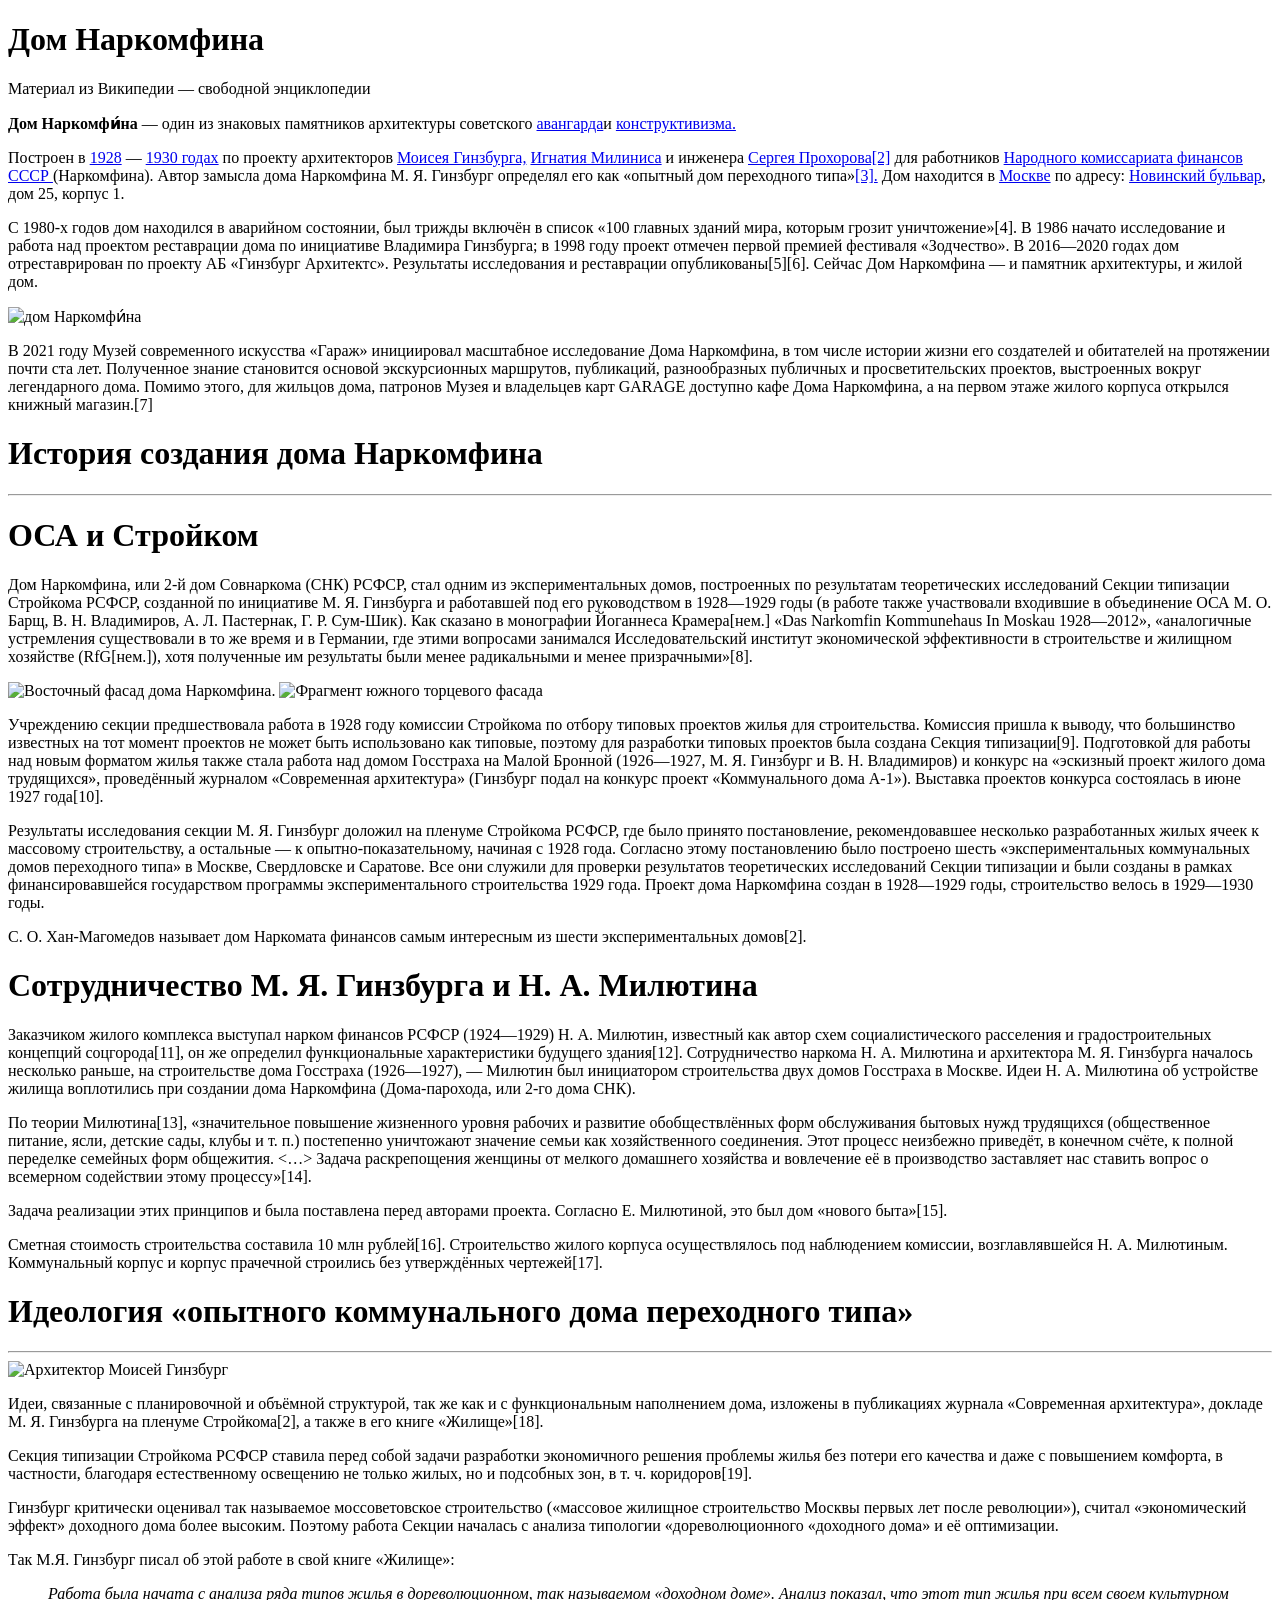
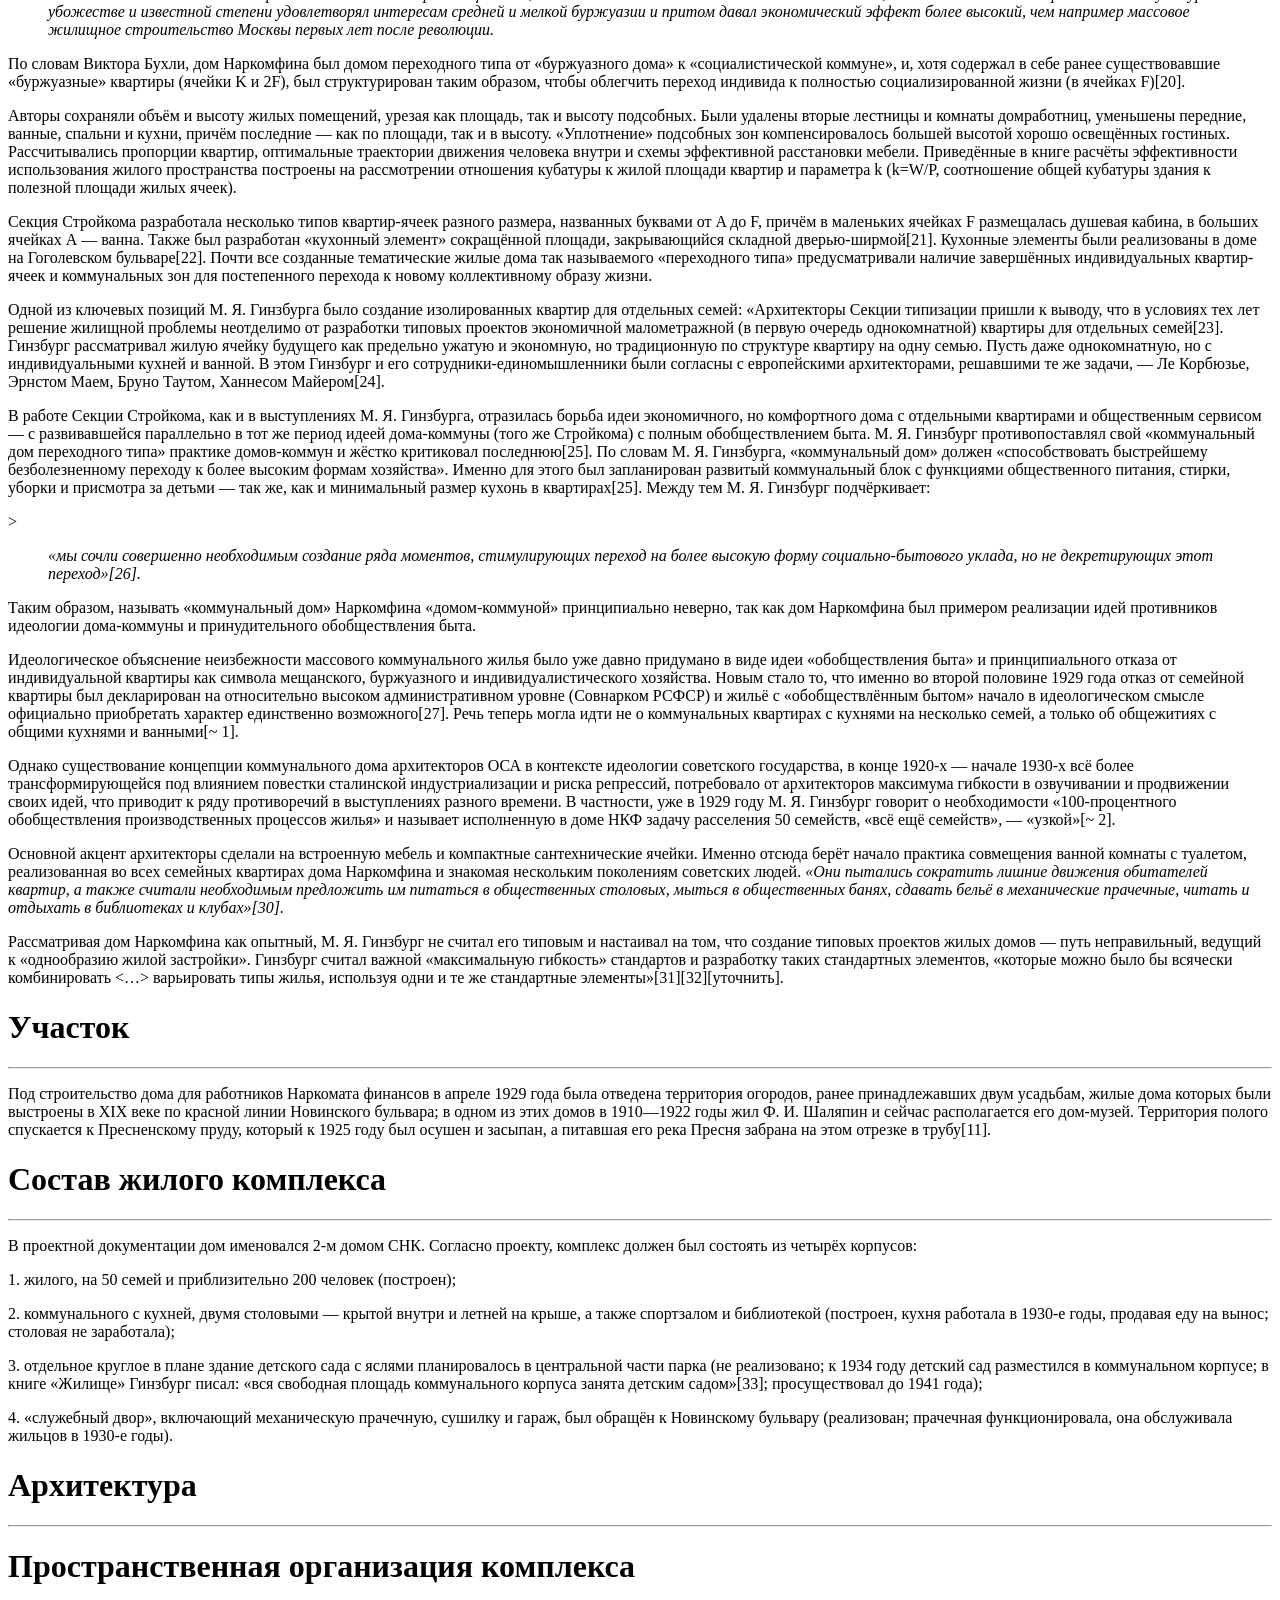
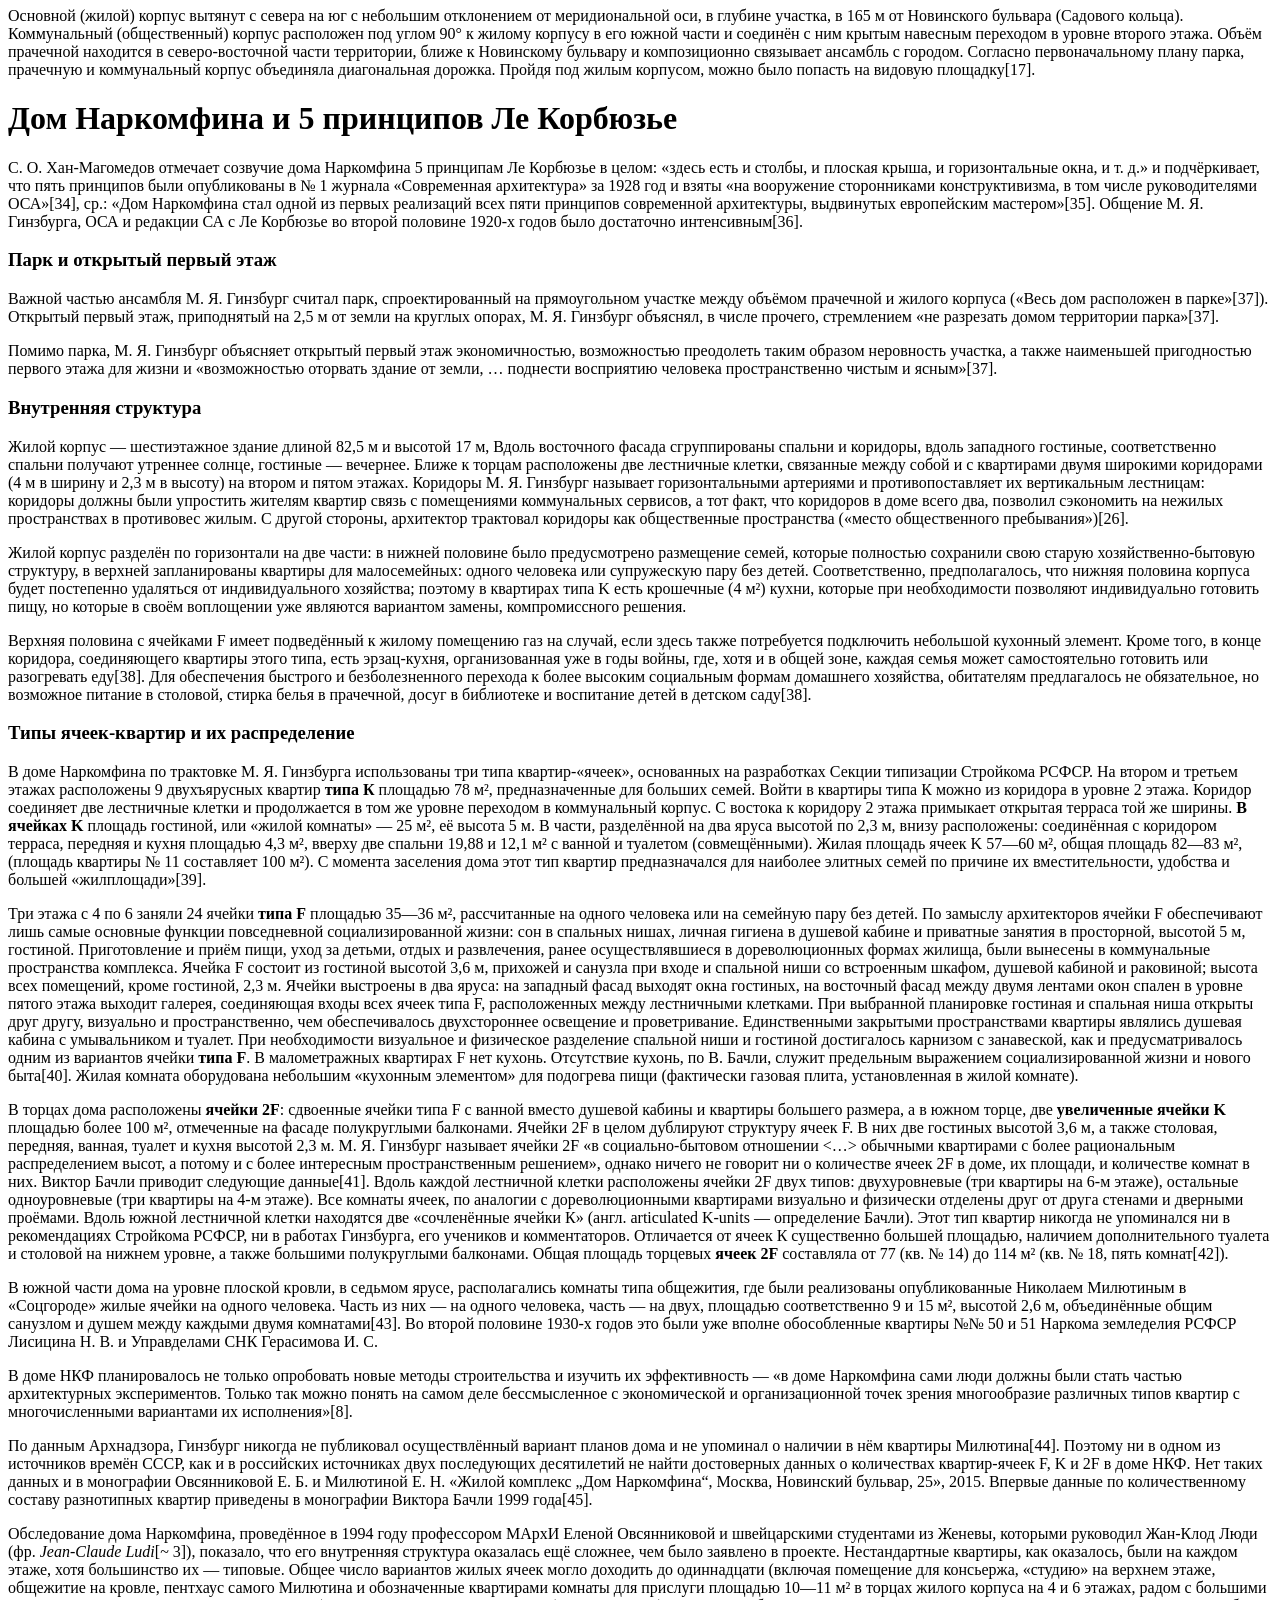
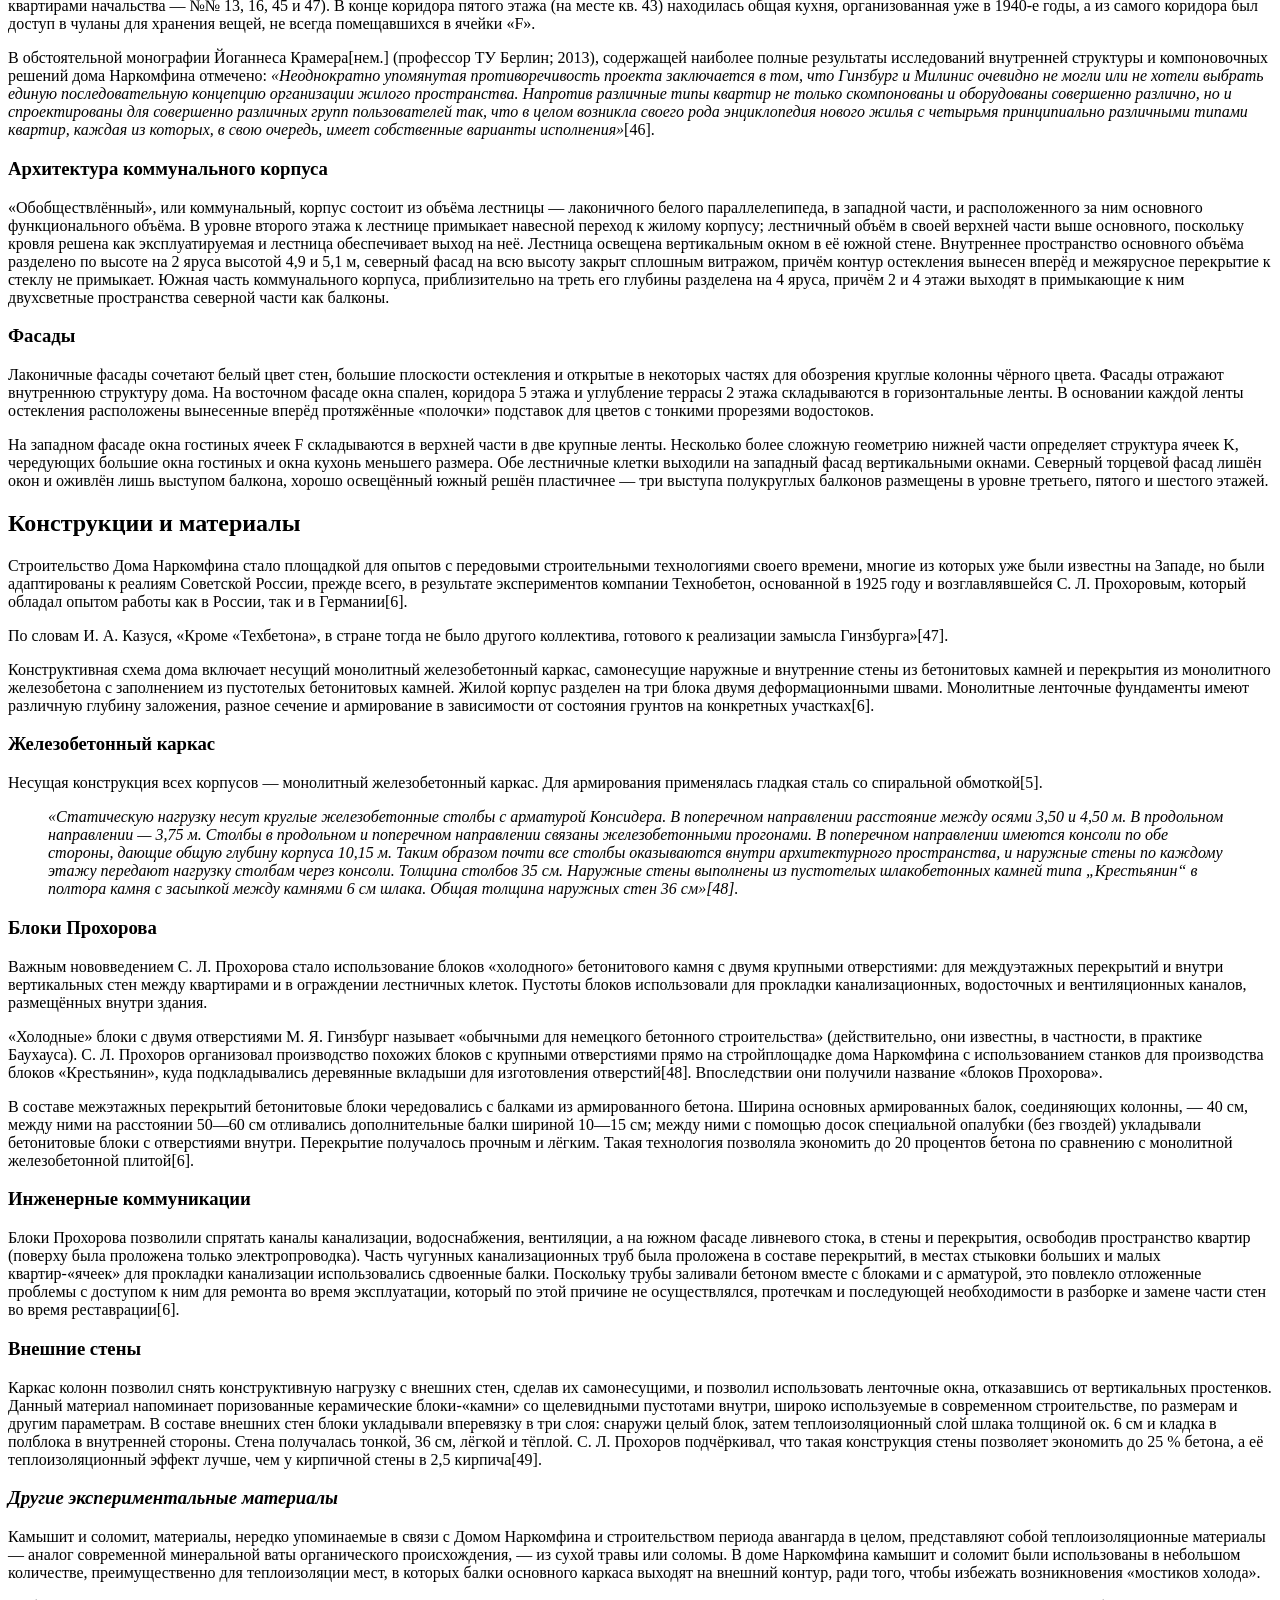
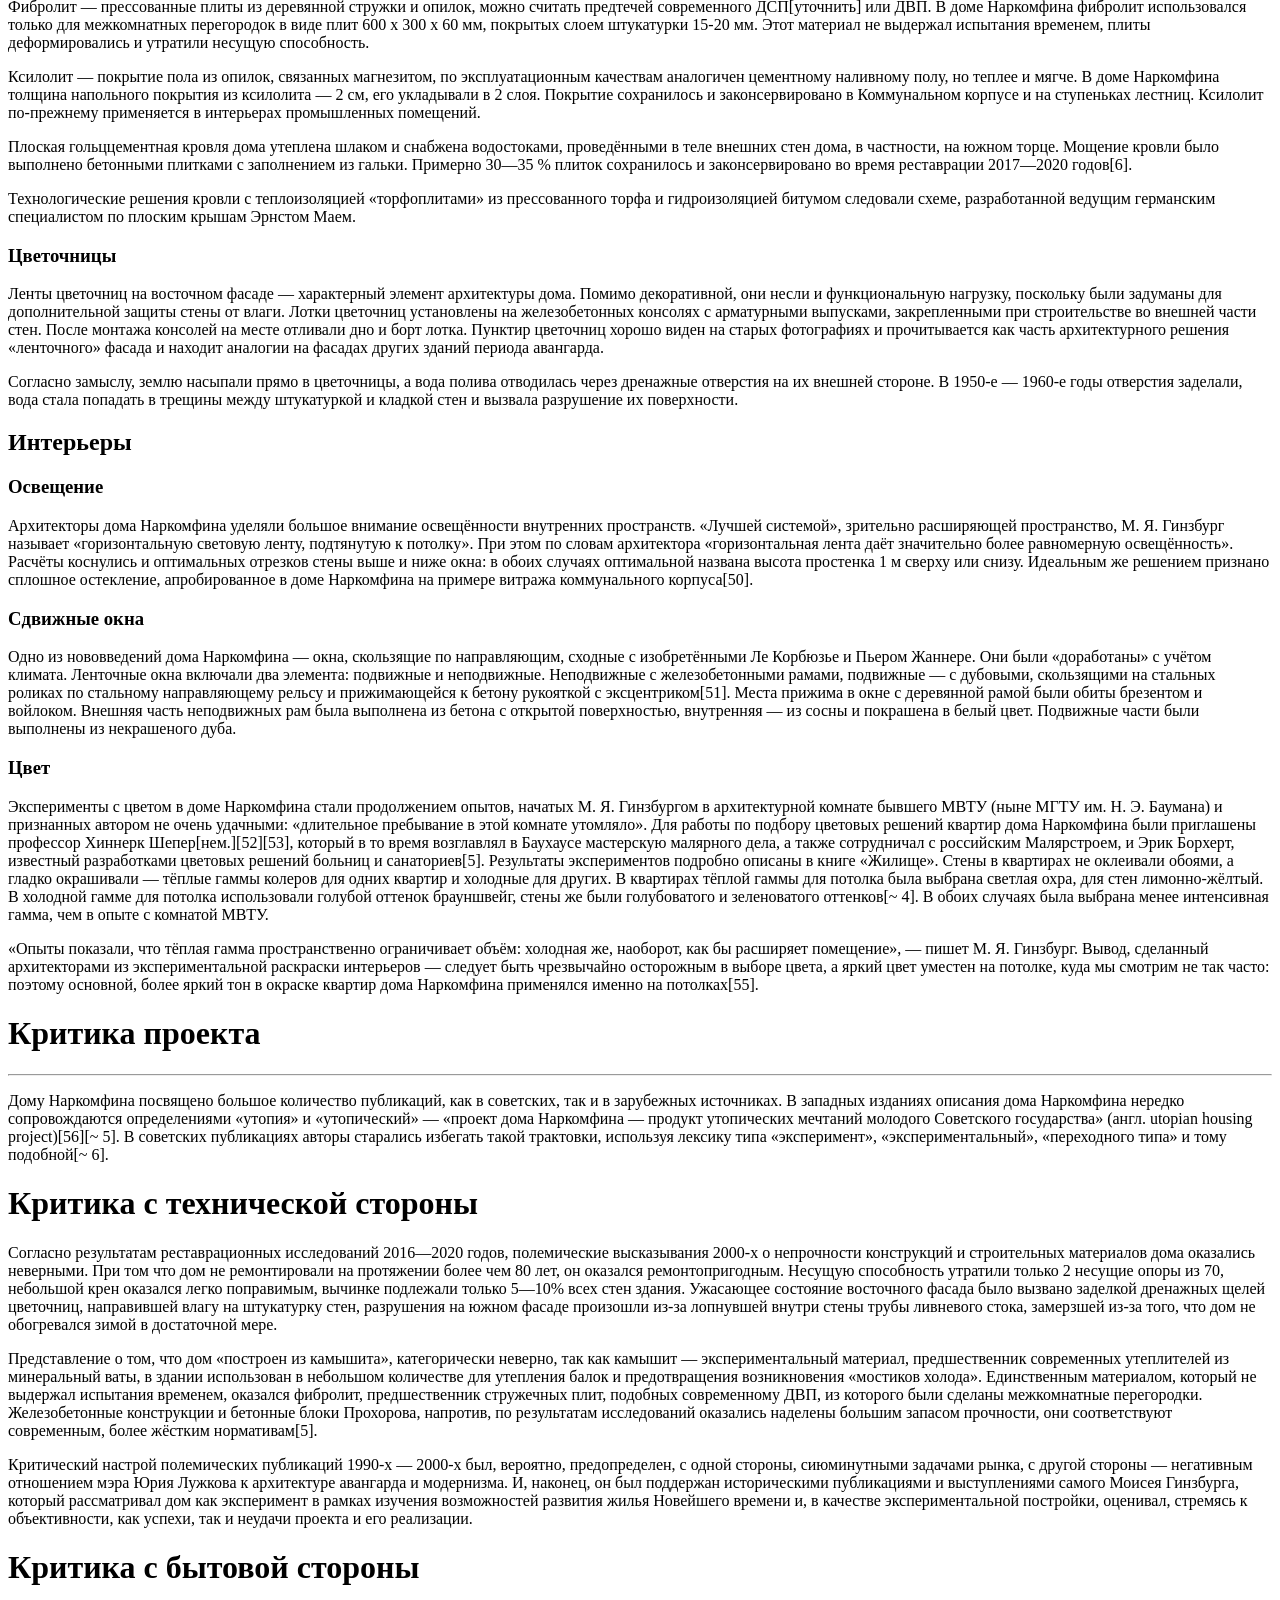
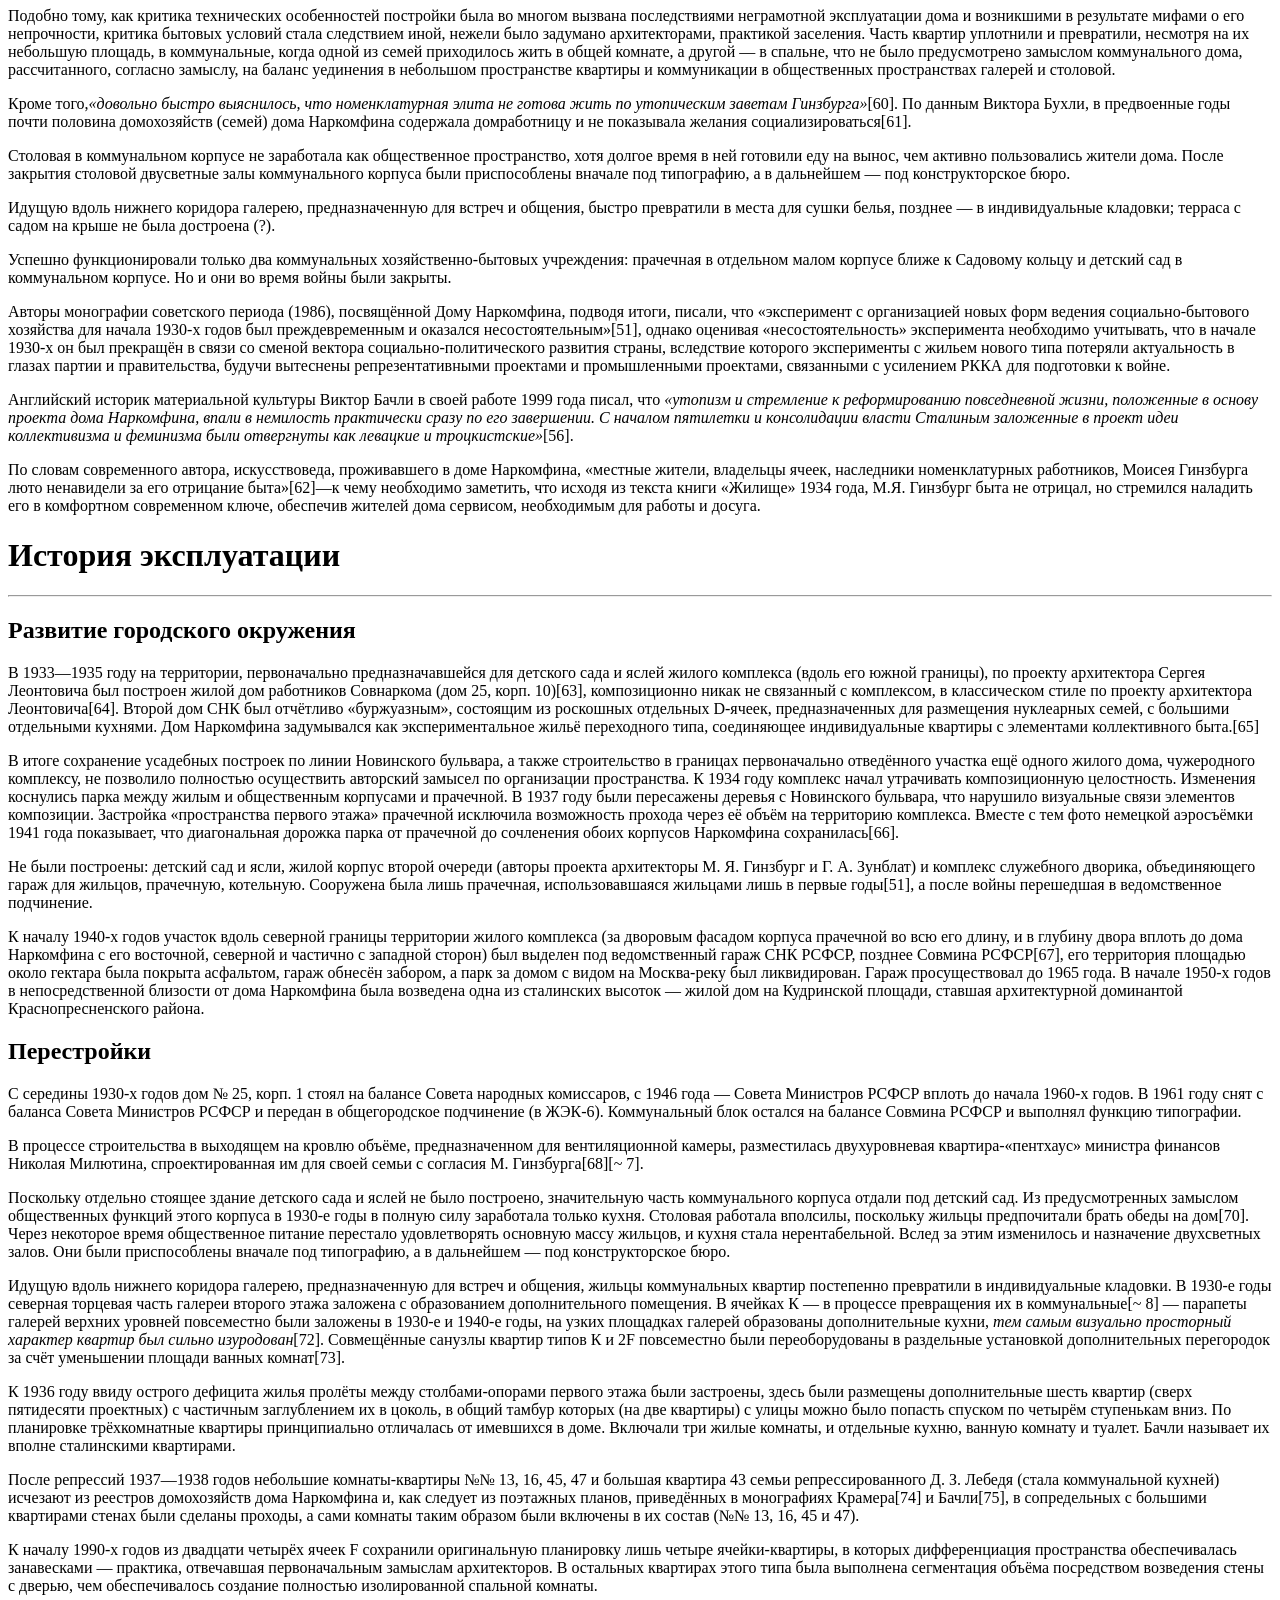
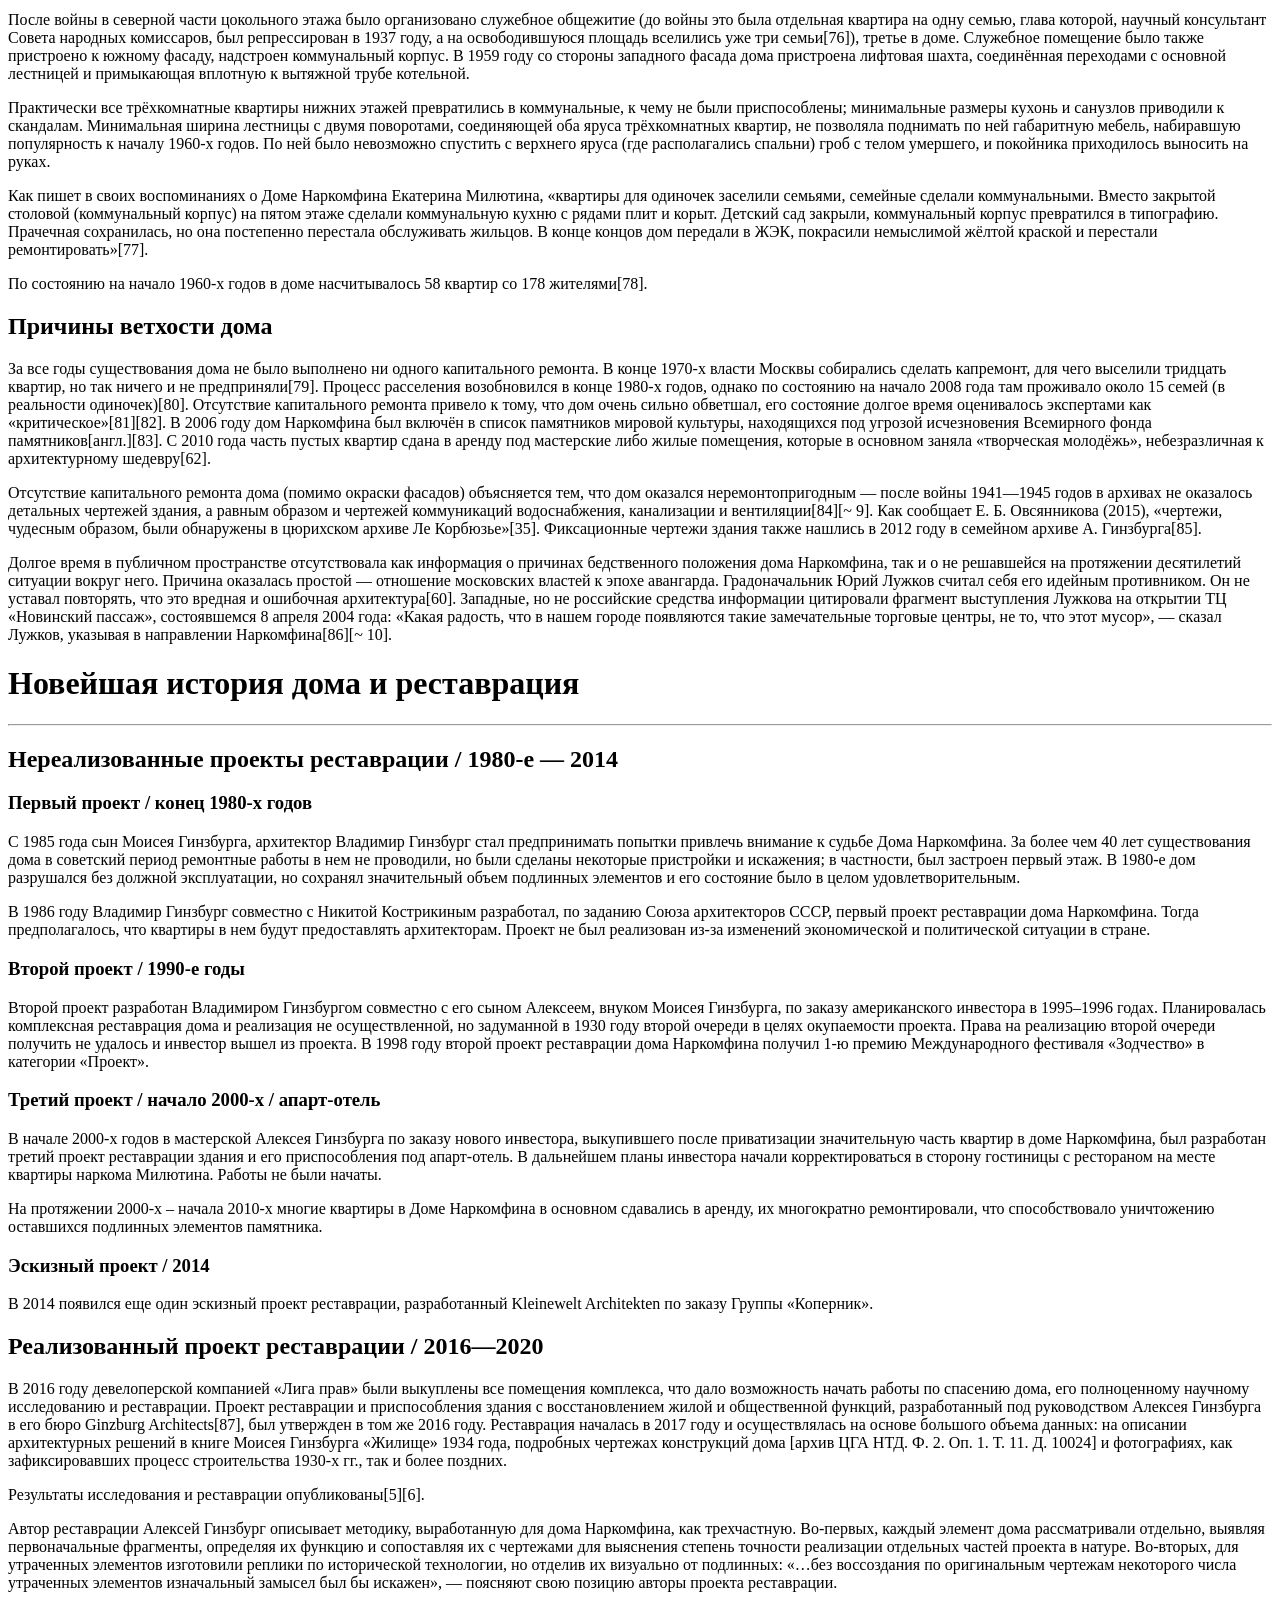
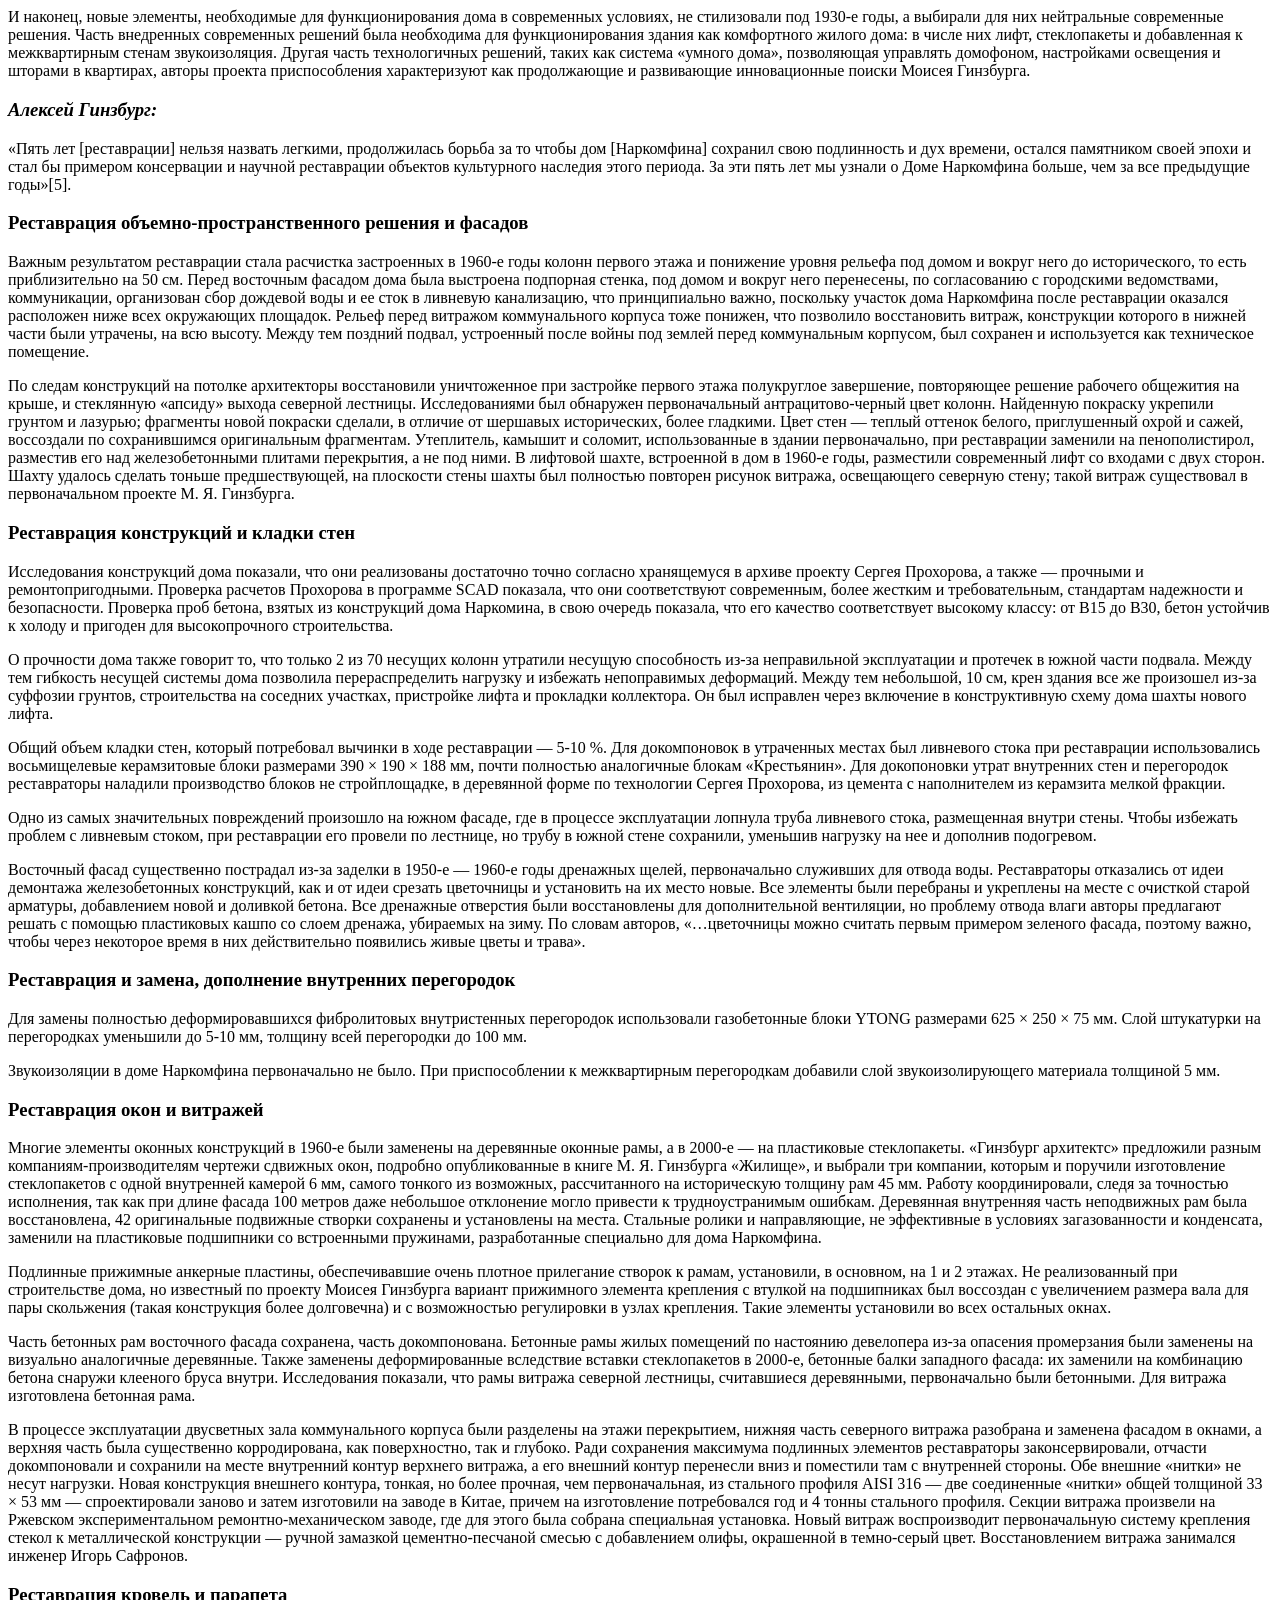
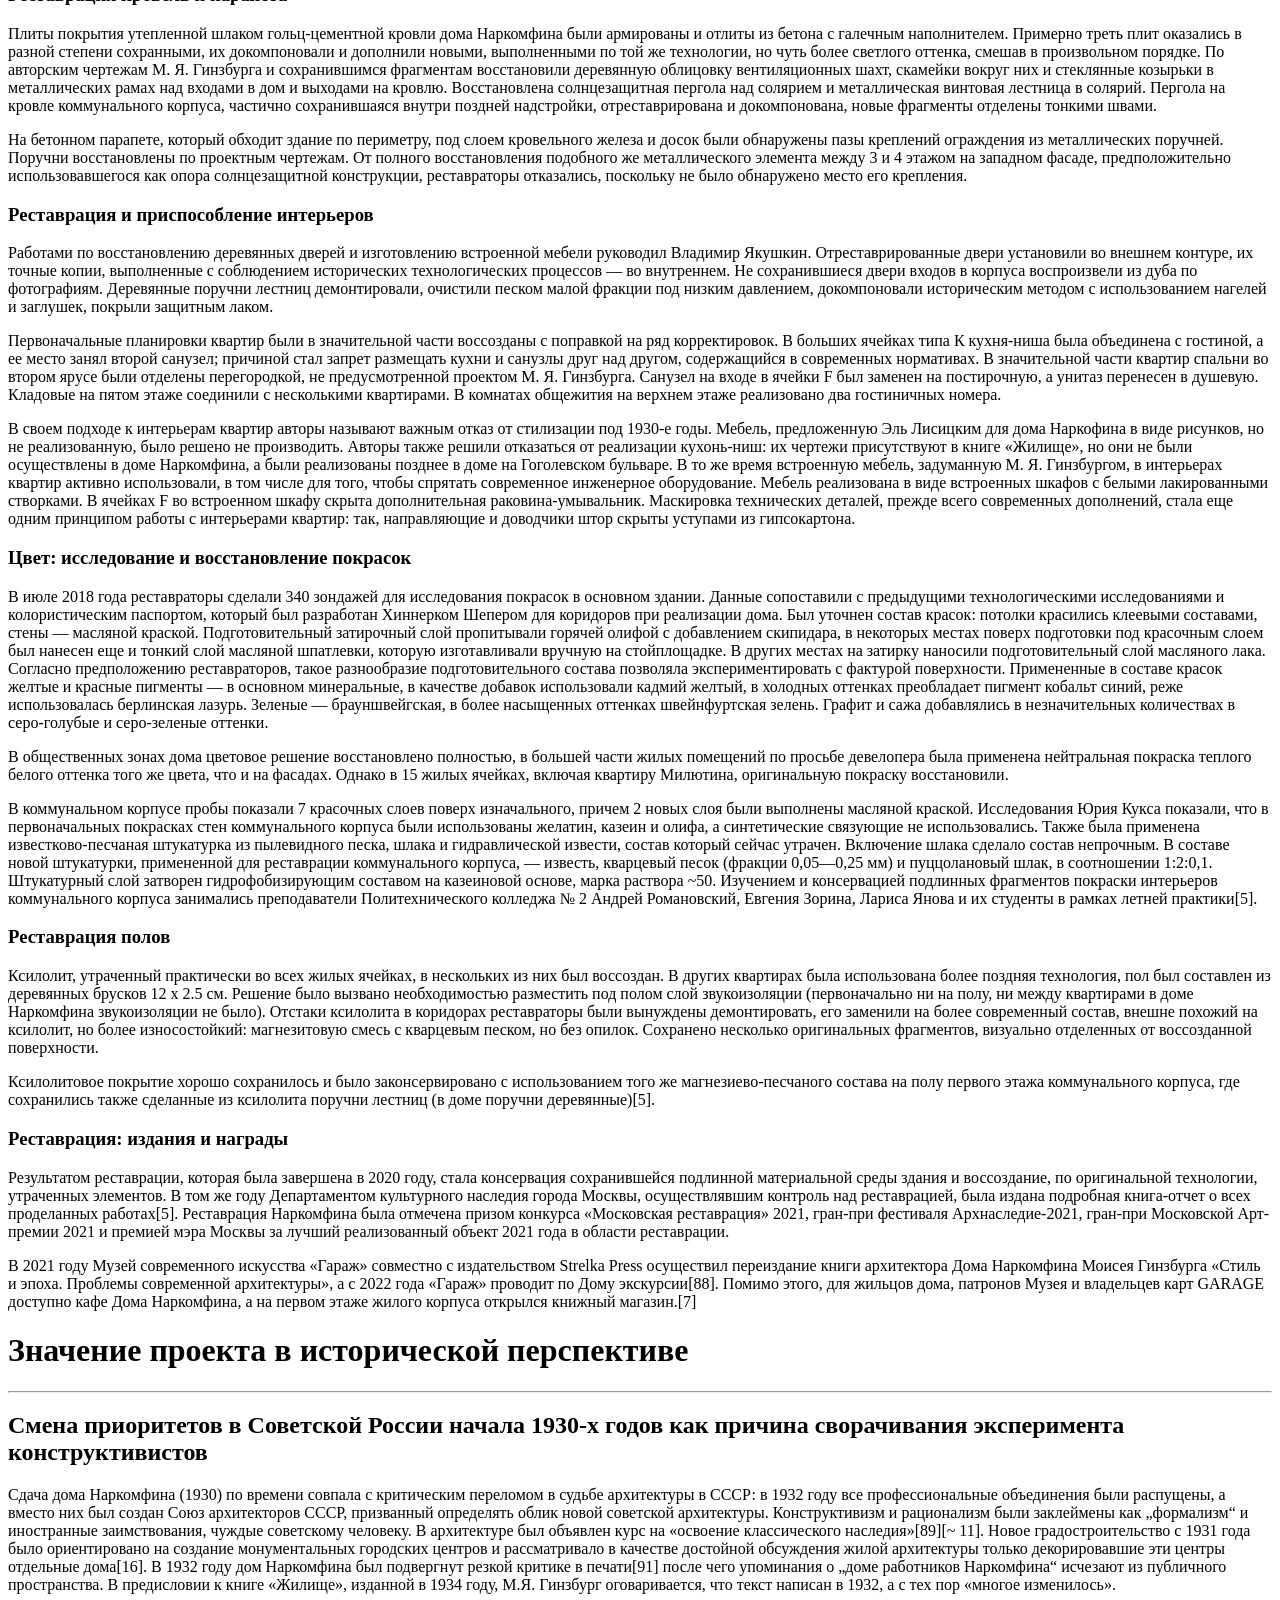
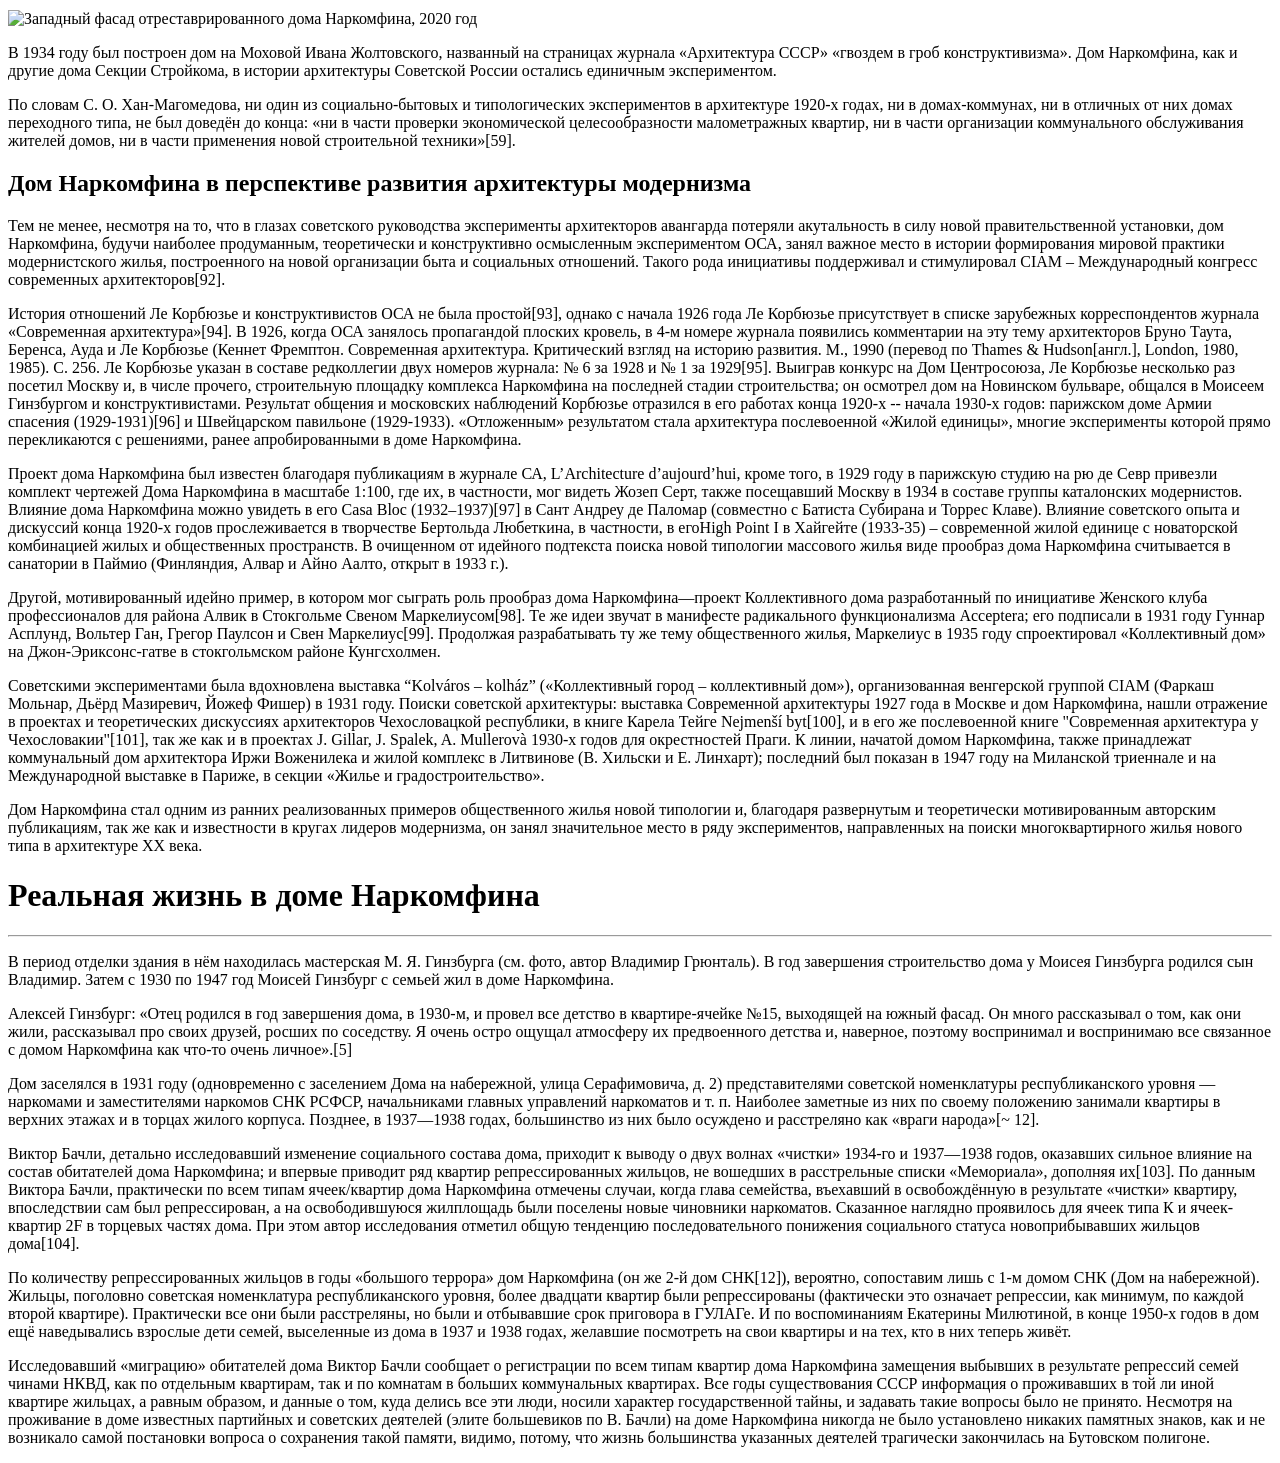
==== index.html @ bc0d18ea "первая версия" ====
<!DOCTYPE html>
<html lang="ru">
  <head>
    <meta charset="UTF-8" />
    <meta name="viewport" content="width=device-width, initial-scale=1.0" />
    <title>домашка</title>
    <link rel="stylesheet" href="stylesheets/style.css">
  </head>
  <body>
    <h1>Дом Наркомфина</h1>
    <p>Материал из Википедии — свободной энциклопедии</p>

    <p></p>

    <p>
      <b>Дом Наркомфи́на</b> — один из знаковых памятников архитектуры советского
      <a
        href="https://ru.wikipedia.org/wiki/%D0%90%D0%B2%D0%B0%D0%BD%D0%B3%D0%B0%D1%80%D0%B4_(%D0%B8%D1%81%D0%BA%D1%83%D1%81%D1%81%D1%82%D0%B2%D0%BE)"
        >авангарда</a
      >и
      <a
        href="https://ru.wikipedia.org/wiki/%D0%9A%D0%BE%D0%BD%D1%81%D1%82%D1%80%D1%83%D0%BA%D1%82%D0%B8%D0%B2%D0%B8%D0%B7%D0%BC_(%D0%B8%D1%81%D0%BA%D1%83%D1%81%D1%81%D1%82%D0%B2%D0%BE)"
        >конструктивизма.</a
      >
    </p>
    <p>
      Построен в
      <a href="https://ru.wikipedia.org/wiki/1928_%D0%B3%D0%BE%D0%B4">1928</a> —
      <a href="https://ru.wikipedia.org/wiki/1930_%D0%B3%D0%BE%D0%B4"
        >1930 годах</a
      >
      по проекту архитекторов
      <a
        href="https://ru.wikipedia.org/wiki/%D0%93%D0%B8%D0%BD%D0%B7%D0%B1%D1%83%D1%80%D0%B3,_%D0%9C%D0%BE%D0%B8%D1%81%D0%B5%D0%B9_%D0%AF%D0%BA%D0%BE%D0%B2%D0%BB%D0%B5%D0%B2%D0%B8%D1%87"
        >Моисея Гинзбурга,</a
      >
      <a
        href="https://ru.wikipedia.org/wiki/%D0%9C%D0%B8%D0%BB%D0%B8%D0%BD%D0%B8%D1%81,_%D0%98%D0%B3%D0%BD%D0%B0%D1%82%D0%B8%D0%B9_%D0%A4%D1%80%D0%B0%D0%BD%D1%86%D0%B5%D0%B2%D0%B8%D1%87"
        >Игнатия Милиниса</a
      >
      и инженера
      <a
        href="https://ru.wikipedia.org/wiki/%D0%A1%D0%B5%D1%80%D0%B3%D0%B5%D0%B9_%D0%9B%D1%8C%D0%B2%D0%BE%D0%B2%D0%B8%D1%87_%D0%9F%D1%80%D0%BE%D1%85%D0%BE%D1%80%D0%BE%D0%B2"
        >Сергея Прохорова[2]</a
      >
      для работников
      <a
        href="https://ru.wikipedia.org/wiki/%D0%9D%D0%B0%D1%80%D0%BE%D0%B4%D0%BD%D1%8B%D0%B9_%D0%BA%D0%BE%D0%BC%D0%B8%D1%81%D1%81%D0%B0%D1%80%D0%B8%D0%B0%D1%82_%D1%84%D0%B8%D0%BD%D0%B0%D0%BD%D1%81%D0%BE%D0%B2_%D0%A1%D0%A1%D0%A1%D0%A0"
        >Народного комиссариата финансов СССР
      </a>
      (Наркомфина). Автор замысла дома Наркомфина М. Я. Гинзбург определял его
      как «опытный дом переходного типа»<a
        href="https://ru.wikipedia.org/wiki/%D0%94%D0%BE%D0%BC_%D0%9D%D0%B0%D1%80%D0%BA%D0%BE%D0%BC%D1%84%D0%B8%D0%BD%D0%B0#cite_note-_e541078052b8ba53-3"
        >[3].</a
      >
      Дом находится в
      <a
        href="https://ru.wikipedia.org/wiki/%D0%9C%D0%BE%D1%81%D0%BA%D0%B2%D0%B0"
        >Москве</a
      >
      по адресу:
      <a
        href="https://ru.wikipedia.org/wiki/%D0%9D%D0%BE%D0%B2%D0%B8%D0%BD%D1%81%D0%BA%D0%B8%D0%B9_%D0%B1%D1%83%D0%BB%D1%8C%D0%B2%D0%B0%D1%80"
        >Новинский бульвар</a
      >, дом 25, корпус 1.
    </p>

    <p></p>

    <p>
      С 1980-х годов дом находился в аварийном состоянии, был трижды включён в
      список «100 главных зданий мира, которым грозит уничтожение»[4]. В 1986
      начато исследование и работа над проектом реставрации дома по инициативе
      Владимира Гинзбурга; в 1998 году проект отмечен первой премией фестиваля
      «Зодчество». В 2016—2020 годах дом отреставрирован по проекту АБ «Гинзбург
      Архитектс». Результаты исследования и реставрации опубликованы[5][6].
      Сейчас Дом Наркомфина — и памятник архитектуры, и жилой дом.
    </p>

    <img
      src="https://thumb.wikimedia.org/wikipedia/commons/thumb/3/30/Moscow%2C_Narkomfin_building_in_May_2021_03.jpg/960px-Moscow%2C_Narkomfin_building_in_May_2021_03.jpg?utm_source=ru.wikipedia.org&utm_campaign=parser&utm_content=thumbnail"
      alt="дом Наркомфи́на"
    />

    <p></p>

    <p>
      В 2021 году Музей современного искусства «Гараж» инициировал масштабное
      исследование Дома Наркомфина, в том числе истории жизни его создателей и
      обитателей на протяжении почти ста лет. Полученное знание становится
      основой экскурсионных маршрутов, публикаций, разнообразных публичных и
      просветительских проектов, выстроенных вокруг легендарного дома. Помимо
      этого, для жильцов дома, патронов Музея и владельцев карт GARAGE доступно
      кафе Дома Наркомфина, а на первом этаже жилого корпуса открылся книжный
      магазин.[7]
    </p>

    <h1>История создания дома Наркомфина</h1>
    <hr />

    <h1><b>ОСА и Стройком</b></h1>
    <p>
      Дом Наркомфина, или 2-й дом Совнаркома (СНК) РСФСР, стал одним из
      экспериментальных домов, построенных по результатам теоретических
      исследований Секции типизации Стройкома РСФСР, созданной по инициативе М.
      Я. Гинзбурга и работавшей под его руководством в 1928—1929 годы (в работе
      также участвовали входившие в объединение ОСА М. О. Барщ, В. Н.
      Владимиров, А. Л. Пастернак, Г. Р. Сум-Шик). Как сказано в монографии
      Йоганнеса Крамера[нем.] «Das Narkomfin Kommunehaus In Moskau 1928—2012»,
      «аналогичные устремления существовали в то же время и в Германии, где
      этими вопросами занимался Исследовательский институт экономической
      эффективности в строительстве и жилищном хозяйстве (RfG[нем.]), хотя
      полученные им результаты были менее радикальными и менее призрачными»[8].
    </p>

    <img
      src="https://upload.wikimedia.org/wikipedia/commons/7/77/Narkmomfinfoto2.jpg?utm_source=ru.wikipedia.org&utm_campaign=parser&utm_content=thumbnail_unscaled"
      alt="Восточный фасад дома Наркомфина."
    />

    <img
      src="https://thumb.wikimedia.org/wikipedia/commons/thumb/0/07/Narkonfin-apartments-moscow-russia-architects-ginsburg-m-milinis-i-1928-1929-photograph-photographer-robert-byron3.png/960px-Narkonfin-apartments-moscow-russia-architects-ginsburg-m-milinis-i-1928-1929-photograph-photographer-robert-byron3.png?utm_source=ru.wikipedia.org&utm_campaign=parser&utm_content=thumbnail"
      alt="Фрагмент южного торцевого фасада"
    />

    <p></p>

    <p>
      Учреждению секции предшествовала работа в 1928 году комиссии Стройкома по
      отбору типовых проектов жилья для строительства. Комиссия пришла к выводу,
      что большинство известных на тот момент проектов не может быть
      использовано как типовые, поэтому для разработки типовых проектов была
      создана Секция типизации[9]. Подготовкой для работы над новым форматом
      жилья также стала работа над домом Госстраха на Малой Бронной (1926—1927,
      М. Я. Гинзбург и В. Н. Владимиров) и конкурс на «эскизный проект жилого
      дома трудящихся», проведённый журналом «Современная архитектура» (Гинзбург
      подал на конкурс проект «Коммунального дома А-1»). Выставка проектов
      конкурса состоялась в июне 1927 года[10].
    </p>

    <p></p>

    <p>
      Результаты исследования секции М. Я. Гинзбург доложил на пленуме Стройкома
      РСФСР, где было принято постановление, рекомендовавшее несколько
      разработанных жилых ячеек к массовому строительству, а остальные — к
      опытно-показательному, начиная с 1928 года. Согласно этому постановлению
      было построено шесть «экспериментальных коммунальных домов переходного
      типа» в Москве, Свердловске и Саратове. Все они служили для проверки
      результатов теоретических исследований Секции типизации и были созданы в
      рамках финансировавшейся государством программы экспериментального
      строительства 1929 года. Проект дома Наркомфина создан в 1928—1929 годы,
      строительство велось в 1929—1930 годы.
    </p>

    <p></p>

    <p>
      С. О. Хан-Магомедов называет дом Наркомата финансов самым интересным из
      шести экспериментальных домов[2].
    </p>

    <h1><b>Сотрудничество М. Я. Гинзбурга и Н. А. Милютина</b></h1>
    <p>
      Заказчиком жилого комплекса выступал нарком финансов РСФСР (1924—1929) Н.
      А. Милютин, известный как автор схем социалистического расселения и
      градостроительных концепций соцгорода[11], он же определил функциональные
      характеристики будущего здания[12]. Сотрудничество наркома Н. А. Милютина
      и архитектора М. Я. Гинзбурга началось несколько раньше, на строительстве
      дома Госстраха (1926—1927), — Милютин был инициатором строительства двух
      домов Госстраха в Москве. Идеи Н. А. Милютина об устройстве жилища
      воплотились при создании дома Наркомфина (Дома-парохода, или 2-го дома
      СНК).
    </p>
    <p></p>
    <p>
      По теории Милютина[13], «значительное повышение жизненного уровня рабочих
      и развитие обобществлённых форм обслуживания бытовых нужд трудящихся
      (общественное питание, ясли, детские сады, клубы и т. п.) постепенно
      уничтожают значение семьи как хозяйственного соединения. Этот процесс
      неизбежно приведёт, в конечном счёте, к полной переделке семейных форм
      общежития. <…> Задача раскрепощения женщины от мелкого домашнего хозяйства
      и вовлечение её в производство заставляет нас ставить вопрос о всемерном
      содействии этому процессу»[14].
    </p>
    <p></p>
    <p>
      Задача реализации этих принципов и была поставлена перед авторами проекта.
      Согласно Е. Милютиной, это был дом «нового быта»[15].
    </p>
    <p></p>
    <p>
      Сметная стоимость строительства составила 10 млн рублей[16]. Строительство
      жилого корпуса осуществлялось под наблюдением комиссии, возглавлявшейся Н.
      А. Милютиным. Коммунальный корпус и корпус прачечной строились без
      утверждённых чертежей[17].
    </p>
    <p></p>

    <h1>Идеология «опытного коммунального дома переходного типа»</h1>

    <hr />

    <img
      src="https://upload.wikimedia.org/wikipedia/commons/7/70/Moisei_Ginzburg.jpg?utm_source=ru.wikipedia.org&utm_campaign=parser&utm_content=thumbnail_unscaled"
      alt="Архитектор Моисей Гинзбург"
    />

    <p></p>

    <p>
      Идеи, связанные с планировочной и объёмной структурой, так же как и с
      функциональным наполнением дома, изложены в публикациях журнала
      «Современная архитектура», докладе М. Я. Гинзбурга на пленуме
      Стройкома[2], а также в его книге «Жилище»[18].
    </p>

    <p></p>

    <p>
      Секция типизации Стройкома РСФСР ставила перед собой задачи разработки
      экономичного решения проблемы жилья без потери его качества и даже с
      повышением комфорта, в частности, благодаря естественному освещению не
      только жилых, но и подсобных зон, в т. ч. коридоров[19].
    </p>

    <p></p>

    <p>
      Гинзбург критически оценивал так называемое моссоветовское строительство
      («массовое жилищное строительство Москвы первых лет после революции»),
      считал «экономический эффект» доходного дома более высоким. Поэтому работа
      Секции началась с анализа типологии «дореволюционного «доходного дома» и
      её оптимизации.
    </p>

    <p></p>
    <p>Так М.Я. Гинзбург писал об этой работе в свой книге «Жилище»:</p>
    <p>
      <blockquote><i>Работа была начата с анализа ряда типов жилья в дореволюционном, так
      называемом «доходном доме». Анализ показал, что этот тип жилья при всем
      своем культурном убожестве и известной степени удовлетворял интересам
      средней и мелкой буржуазии и притом давал экономический эффект более
      высокий, чем например массовое жилищное строительство Москвы первых лет
      после революции.</i></blockquote>
    </p>

    <p></p>

    <p>
      По словам Виктора Бухли, дом Наркомфина был домом переходного типа от
      «буржуазного дома» к «социалистической коммуне», и, хотя содержал в себе
      ранее существовавшие «буржуазные» квартиры (ячейки K и 2F), был
      структурирован таким образом, чтобы облегчить переход индивида к полностью
      социализированной жизни (в ячейках F)[20].
    </p>

    <p></p>

    <p>
      Авторы сохраняли объём и высоту жилых помещений, урезая как площадь, так и
      высоту подсобных. Были удалены вторые лестницы и комнаты домработниц,
      уменьшены передние, ванные, спальни и кухни, причём последние — как по
      площади, так и в высоту. «Уплотнение» подсобных зон компенсировалось
      большей высотой хорошо освещённых гостиных. Рассчитывались пропорции
      квартир, оптимальные траектории движения человека внутри и схемы
      эффективной расстановки мебели. Приведённые в книге расчёты эффективности
      использования жилого пространства построены на рассмотрении отношения
      кубатуры к жилой площади квартир и параметра k (k=W/P, соотношение общей
      кубатуры здания к полезной площади жилых ячеек).
    </p>

    <p></p>

    <p>
      Секция Стройкома разработала несколько типов квартир-ячеек разного
      размера, названных буквами от A до F, причём в маленьких ячейках F
      размещалась душевая кабина, в больших ячейках А — ванна. Также был
      разработан «кухонный элемент» сокращённой площади, закрывающийся складной
      дверью-ширмой[21]. Кухонные элементы были реализованы в доме на
      Гоголевском бульваре[22]. Почти все созданные тематические жилые дома так
      называемого «переходного типа» предусматривали наличие завершённых
      индивидуальных квартир-ячеек и коммунальных зон для постепенного перехода
      к новому коллективному образу жизни.
    </p>

    <p></p>

    <p>
      Одной из ключевых позиций М. Я. Гинзбурга было создание изолированных
      квартир для отдельных семей: «Архитекторы Секции типизации пришли к
      выводу, что в условиях тех лет решение жилищной проблемы неотделимо от
      разработки типовых проектов экономичной малометражной (в первую очередь
      однокомнатной) квартиры для отдельных семей[23]. Гинзбург рассматривал
      жилую ячейку будущего как предельно ужатую и экономную, но традиционную по
      структуре квартиру на одну семью. Пусть даже однокомнатную, но с
      индивидуальными кухней и ванной. В этом Гинзбург и его
      сотрудники-единомышленники были согласны с европейскими архитекторами,
      решавшими те же задачи, — Ле Корбюзье, Эрнстом Маем, Бруно Таутом,
      Ханнесом Майером[24].
    </p>

    <p></p>

    <p>
      В работе Секции Стройкома, как и в выступлениях М. Я. Гинзбурга,
      отразилась борьба идеи экономичного, но комфортного дома с отдельными
      квартирами и общественным сервисом — с развивавшейся параллельно в тот же
      период идеей дома-коммуны (того же Стройкома) с полным обобществлением
      быта. М. Я. Гинзбург противопоставлял свой «коммунальный дом переходного
      типа» практике домов-коммун и жёстко критиковал последнюю[25]. По словам
      М. Я. Гинзбурга, «коммунальный дом» должен «способствовать быстрейшему
      безболезненному переходу к более высоким формам хозяйства». Именно для
      этого был запланирован развитый коммунальный блок с функциями
      общественного питания, стирки, уборки и присмотра за детьми — так же, как
      и минимальный размер кухонь в квартирах[25]. Между тем М. Я. Гинзбург
      подчёркивает:
    </p>

    <p>
        ><blockquote><i>«мы сочли совершенно необходимым создание ряда моментов, стимулирующих
        переход на более высокую форму социально-бытового уклада, но не
        декретирующих этот переход»[26].</i></blockquote>
    </p>

    <p></p>

    <p>
      Таким образом, называть «коммунальный дом» Наркомфина «домом-коммуной»
      принципиально неверно, так как дом Наркомфина был примером реализации идей
      противников идеологии дома-коммуны и принудительного обобществления быта.
    </p>

    <p></p>

    <p>
      Идеологическое объяснение неизбежности массового коммунального жилья было
      уже давно придумано в виде идеи «обобществления быта» и принципиального
      отказа от индивидуальной квартиры как символа мещанского, буржуазного и
      индивидуалистического хозяйства. Новым стало то, что именно во второй
      половине 1929 года отказ от семейной квартиры был декларирован на
      относительно высоком административном уровне (Совнарком РСФСР) и жильё с
      «обобществлённым бытом» начало в идеологическом смысле официально
      приобретать характер единственно возможного[27]. Речь теперь могла идти не
      о коммунальных квартирах с кухнями на несколько семей, а только об
      общежитиях с общими кухнями и ванными[~ 1].
    </p>
    <p></p>

    <p>
      Однако существование концепции коммунального дома архитекторов ОСА в
      контексте идеологии советского государства, в конце 1920-х — начале 1930-х
      всё более трансформирующейся под влиянием повестки сталинской
      индустриализации и риска репрессий, потребовало от архитекторов максимума
      гибкости в озвучивании и продвижении своих идей, что приводит к ряду
      противоречий в выступлениях разного времени. В частности, уже в 1929 году
      М. Я. Гинзбург говорит о необходимости «100-процентного обобществления
      производственных процессов жилья» и называет исполненную в доме НКФ задачу
      расселения 50 семейств, «всё ещё семейств», — «узкой»[~ 2].
    </p>

    <p></p>

    <p>
      Основной акцент архитекторы сделали на встроенную мебель и компактные
      сантехнические ячейки. Именно отсюда берёт начало практика совмещения
      ванной комнаты с туалетом, реализованная во всех семейных квартирах дома
      Наркомфина и знакомая нескольким поколениям советских людей.
      <i
        >«Они пытались сократить лишние движения обитателей квартир, а также
        считали необходимым предложить им питаться в общественных столовых,
        мыться в общественных банях, сдавать бельё в механические прачечные,
        читать и отдыхать в библиотеках и клубах»[30].</i
      >
    </p>

    <p></p>

    <p>
      Рассматривая дом Наркомфина как опытный, М. Я. Гинзбург не считал его
      типовым и настаивал на том, что создание типовых проектов жилых домов —
      путь неправильный, ведущий к «однообразию жилой застройки». Гинзбург
      считал важной «максимальную гибкость» стандартов и разработку таких
      стандартных элементов, «которые можно было бы всячески комбинировать <…>
      варьировать типы жилья, используя одни и те же стандартные
      элементы»[31][32][уточнить].
    </p>

    <p></p>

    <h1>Участок</h1>

    <hr />

    <p>
      Под строительство дома для работников Наркомата финансов в апреле 1929
      года была отведена территория огородов, ранее принадлежавших двум
      усадьбам, жилые дома которых были выстроены в XIX веке по красной линии
      Новинского бульвара; в одном из этих домов в 1910—1922 годы жил Ф. И.
      Шаляпин и сейчас располагается его дом-музей. Территория полого спускается
      к Пресненскому пруду, который к 1925 году был осушен и засыпан, а питавшая
      его река Пресня забрана на этом отрезке в трубу[11].
    </p>

    <p></p>

    <h1>Состав жилого комплекса</h1>
    <hr />
    <p>
      В проектной документации дом именовался 2-м домом СНК. Согласно проекту,
      комплекс должен был состоять из четырёх корпусов:
    </p>
    <p>1. жилого, на 50 семей и приблизительно 200 человек (построен);</p>
    <p>
      2. коммунального с кухней, двумя столовыми — крытой внутри и летней на
      крыше, а также спортзалом и библиотекой (построен, кухня работала в 1930-е
      годы, продавая еду на вынос; столовая не заработала);
    </p>
    <p>
      3. отдельное круглое в плане здание детского сада с яслями планировалось в
      центральной части парка (не реализовано; к 1934 году детский сад
      разместился в коммунальном корпусе; в книге «Жилище» Гинзбург писал: «вся
      свободная площадь коммунального корпуса занята детским садом»[33];
      просуществовал до 1941 года);
    </p>
    <p>
      4. «служебный двор», включающий механическую прачечную, сушилку и гараж,
      был обращён к Новинскому бульвару (реализован; прачечная функционировала,
      она обслуживала жильцов в 1930-е годы).
    </p>

    <p></p>

    <h1>Архитектура</h1>
    <hr />
    <h1><b>Пространственная организация комплекса</b></h1>
    <p>
      Основной (жилой) корпус вытянут с севера на юг с небольшим отклонением от
      меридиональной оси, в глубине участка, в 165 м от Новинского бульвара
      (Садового кольца). Коммунальный (общественный) корпус расположен под углом
      90° к жилому корпусу в его южной части и соединён с ним крытым навесным
      переходом в уровне второго этажа. Объём прачечной находится в
      северо-восточной части территории, ближе к Новинскому бульвару и
      композиционно связывает ансамбль с городом. Согласно первоначальному плану
      парка, прачечную и коммунальный корпус объединяла диагональная дорожка.
      Пройдя под жилым корпусом, можно было попасть на видовую площадку[17].
    </p>
    <p></p>

    <h1><b>Дом Наркомфина и 5 принципов Ле Корбюзье</b></h1>
    <p>
      С. О. Хан-Магомедов отмечает созвучие дома Наркомфина 5 принципам Ле
      Корбюзье в целом: «здесь есть и столбы, и плоская крыша, и горизонтальные
      окна, и т. д.» и подчёркивает, что пять принципов были опубликованы в № 1
      журнала «Современная архитектура» за 1928 год и взяты «на вооружение
      сторонниками конструктивизма, в том числе руководителями ОСА»[34], ср.:
      «Дом Наркомфина стал одной из первых реализаций всех пяти принципов
      современной архитектуры, выдвинутых европейским мастером»[35]. Общение М.
      Я. Гинзбурга, ОСА и редакции СА с Ле Корбюзье во второй половине 1920-х
      годов было достаточно интенсивным[36].
    </p>
    <p></p>

    <h3><b>Парк и открытый первый этаж</b></h3>
    <p>
      Важной частью ансамбля М. Я. Гинзбург считал парк, спроектированный на
      прямоугольном участке между объёмом прачечной и жилого корпуса («Весь дом
      расположен в парке»[37]). Открытый первый этаж, приподнятый на 2,5 м от
      земли на круглых опорах, М. Я. Гинзбург объяснял, в числе прочего,
      стремлением «не разрезать домом территории парка»[37].
    </p>

    <p></p>

    <p>
      Помимо парка, М. Я. Гинзбург объясняет открытый первый этаж
      экономичностью, возможностью преодолеть таким образом неровность участка,
      а также наименьшей пригодностью первого этажа для жизни и «возможностью
      оторвать здание от земли, … поднести восприятию человека пространственно
      чистым и ясным»[37].
    </p>

    <p></p>

    <h3><b>Внутренняя структура</b></h3>
    <p>
      Жилой корпус — шестиэтажное здание длиной 82,5 м и высотой 17 м, Вдоль
      восточного фасада сгруппированы спальни и коридоры, вдоль западного
      гостиные, соответственно спальни получают утреннее солнце, гостиные —
      вечернее. Ближе к торцам расположены две лестничные клетки, связанные
      между собой и с квартирами двумя широкими коридорами (4 м в ширину и 2,3 м
      в высоту) на втором и пятом этажах. Коридоры М. Я. Гинзбург называет
      горизонтальными артериями и противопоставляет их вертикальным лестницам:
      коридоры должны были упростить жителям квартир связь с помещениями
      коммунальных сервисов, а тот факт, что коридоров в доме всего два,
      позволил сэкономить на нежилых пространствах в противовес жилым. С другой
      стороны, архитектор трактовал коридоры как общественные пространства
      («место общественного пребывания»)[26].
    </p>

    <p></p>

    <p>
      Жилой корпус разделён по горизонтали на две части: в нижней половине было
      предусмотрено размещение семей, которые полностью сохранили свою старую
      хозяйственно-бытовую структуру, в верхней запланированы квартиры для
      малосемейных: одного человека или супружескую пару без детей.
      Соответственно, предполагалось, что нижняя половина корпуса будет
      постепенно удаляться от индивидуального хозяйства; поэтому в квартирах
      типа K есть крошечные (4 м²) кухни, которые при необходимости позволяют
      индивидуально готовить пищу, но которые в своём воплощении уже являются
      вариантом замены, компромиссного решения.
    </p>

    <p></p>

    <p>
      Верхняя половина с ячейками F имеет подведённый к жилому помещению газ на
      случай, если здесь также потребуется подключить небольшой кухонный
      элемент. Кроме того, в конце коридора, соединяющего квартиры этого типа,
      есть эрзац-кухня, организованная уже в годы войны, где, хотя и в общей
      зоне, каждая семья может самостоятельно готовить или разогревать еду[38].
      Для обеспечения быстрого и безболезненного перехода к более высоким
      социальным формам домашнего хозяйства, обитателям предлагалось не
      обязательное, но возможное питание в столовой, стирка белья в прачечной,
      досуг в библиотеке и воспитание детей в детском саду[38].
    </p>

    <p></p>

    <h3><b>Типы ячеек-квартир и их распределение</b></h3>

    <p>
      В доме Наркомфина по трактовке М. Я. Гинзбурга использованы три типа
      квартир-«ячеек», основанных на разработках Секции типизации Стройкома
      РСФСР. На втором и третьем этажах расположены 9 двухъярусных квартир
      <b>типа К </b>площадью 78 м², предназначенные для больших семей. Войти в
      квартиры типа К можно из коридора в уровне 2 этажа. Коридор соединяет две
      лестничные клетки и продолжается в том же уровне переходом в коммунальный
      корпус. С востока к коридору 2 этажа примыкает открытая терраса той же
      ширины. <b>В ячейках K</b> площадь гостиной, или «жилой комнаты» — 25 м²,
      её высота 5 м. В части, разделённой на два яруса высотой по 2,3 м, внизу
      расположены: соединённая с коридором терраса, передняя и кухня площадью
      4,3 м², вверху две спальни 19,88 и 12,1 м² с ванной и туалетом
      (совмещёнными). Жилая площадь ячеек K 57—60 м², общая площадь 82—83 м²,
      (площадь квартиры № 11 составляет 100 м²). С момента заселения дома этот
      тип квартир предназначался для наиболее элитных семей по причине их
      вместительности, удобства и большей «жилплощади»[39].
    </p>

    <p></p>

    <p>
      Три этажа с 4 по 6 заняли 24 ячейки <b>типа F</b> площадью 35—36 м²,
      рассчитанные на одного человека или на семейную пару без детей. По замыслу
      архитекторов ячейки F обеспечивают лишь самые основные функции
      повседневной социализированной жизни: сон в спальных нишах, личная гигиена
      в душевой кабине и приватные занятия в просторной, высотой 5 м, гостиной.
      Приготовление и приём пищи, уход за детьми, отдых и развлечения, ранее
      осуществлявшиеся в дореволюционных формах жилища, были вынесены в
      коммунальные пространства комплекса. Ячейка F состоит из гостиной высотой
      3,6 м, прихожей и санузла при входе и спальной ниши со встроенным шкафом,
      душевой кабиной и раковиной; высота всех помещений, кроме гостиной, 2,3 м.
      Ячейки выстроены в два яруса: на западный фасад выходят окна гостиных, на
      восточный фасад между двумя лентами окон спален в уровне пятого этажа
      выходит галерея, соединяющая входы всех ячеек типа F, расположенных между
      лестничными клетками. При выбранной планировке гостиная и спальная ниша
      открыты друг другу, визуально и пространственно, чем обеспечивалось
      двухстороннее освещение и проветривание. Единственными закрытыми
      пространствами квартиры являлись душевая кабина с умывальником и туалет.
      При необходимости визуальное и физическое разделение спальной ниши и
      гостиной достигалось карнизом с занавеской, как и предусматривалось одним
      из вариантов ячейки <b>типа F</b>. В малометражных квартирах F нет кухонь.
      Отсутствие кухонь, по В. Бачли, служит предельным выражением
      социализированной жизни и нового быта[40]. Жилая комната оборудована
      небольшим «кухонным элементом» для подогрева пищи (фактически газовая
      плита, установленная в жилой комнате).
    </p>

    <p></p>

    <p>
      В торцах дома расположены <b>ячейки 2F</b>: сдвоенные ячейки типа F с
      ванной вместо душевой кабины и квартиры большего размера, а в южном торце,
      две <b>увеличенные ячейки K</b> площадью более 100 м², отмеченные на
      фасаде полукруглыми балконами. Ячейки 2F в целом дублируют структуру ячеек
      F. В них две гостиных высотой 3,6 м, а также столовая, передняя, ванная,
      туалет и кухня высотой 2,3 м. М. Я. Гинзбург называет ячейки 2F «в
      социально-бытовом отношении <…> обычными квартирами с более рациональным
      распределением высот, а потому и с более интересным пространственным
      решением», однако ничего не говорит ни о количестве ячеек 2F в доме, их
      площади, и количестве комнат в них. Виктор Бачли приводит следующие
      данные[41]. Вдоль каждой лестничной клетки расположены ячейки 2F двух
      типов: двухуровневые (три квартиры на 6-м этаже), остальные одноуровневые
      (три квартиры на 4-м этаже). Все комнаты ячеек, по аналогии с
      дореволюционными квартирами визуально и физически отделены друг от друга
      стенами и дверными проёмами. Вдоль южной лестничной клетки находятся две
      «сочленённые ячейки К» (англ. articulated K-units — определение Бачли).
      Этот тип квартир никогда не упоминался ни в рекомендациях Стройкома РСФСР,
      ни в работах Гинзбурга, его учеников и комментаторов. Отличается от ячеек
      К существенно большей площадью, наличием дополнительного туалета и
      столовой на нижнем уровне, а также большими полукруглыми балконами. Общая
      площадь торцевых <b>ячеек 2F</b> составляла от 77 (кв. № 14) до 114 м²
      (кв. № 18, пять комнат[42]).
    </p>

    <p></p>

    <p>
      В южной части дома на уровне плоской кровли, в седьмом ярусе,
      располагались комнаты типа общежития, где были реализованы опубликованные
      Николаем Милютиным в «Соцгороде» жилые ячейки на одного человека. Часть из
      них — на одного человека, часть — на двух, площадью соответственно 9 и 15
      м², высотой 2,6 м, объединённые общим санузлом и душем между каждыми двумя
      комнатами[43]. Во второй половине 1930-х годов это были уже вполне
      обособленные квартиры №№ 50 и 51 Наркома земледелия РСФСР Лисицина Н. В. и
      Управделами СНК Герасимова И. С.
    </p>

    <p></p>

    <p>
      В доме НКФ планировалось не только опробовать новые методы строительства и
      изучить их эффективность — «в доме Наркомфина сами люди должны были стать
      частью архитектурных экспериментов. Только так можно понять на самом деле
      бессмысленное с экономической и организационной точек зрения многообразие
      различных типов квартир с многочисленными вариантами их исполнения»[8].
    </p>

    <p></p>

    <p>
      По данным Архнадзора, Гинзбург никогда не публиковал осуществлённый
      вариант планов дома и не упоминал о наличии в нём квартиры Милютина[44].
      Поэтому ни в одном из источников времён СССР, как и в российских
      источниках двух последующих десятилетий не найти достоверных данных о
      количествах квартир-ячеек F, K и 2F в доме НКФ. Нет таких данных и в
      монографии Овсянниковой Е. Б. и Милютиной Е. Н. «Жилой комплекс „Дом
      Наркомфина“, Москва, Новинский бульвар, 25», 2015. Впервые данные по
      количественному составу разнотипных квартир приведены в монографии Виктора
      Бачли 1999 года[45].
    </p>

    <p></p>

    <p>
      Обследование дома Наркомфина, проведённое в 1994 году профессором МАрхИ
      Еленой Овсянниковой и швейцарскими студентами из Женевы, которыми
      руководил Жан-Клод Люди (фр. <i>Jean-Claude Ludi</i>[~ 3]), показало, что
      его внутренняя структура оказалась ещё сложнее, чем было заявлено в
      проекте. Нестандартные квартиры, как оказалось, были на каждом этаже, хотя
      большинство их — типовые. Общее число вариантов жилых ячеек могло доходить
      до одиннадцати (включая помещение для консьержа, «студию» на верхнем
      этаже, общежитие на кровле, пентхаус самого Милютина и обозначенные
      квартирами комнаты для прислуги площадью 10—11 м² в торцах жилого корпуса
      на 4 и 6 этажах, радом с большими квартирами начальства — №№ 13, 16, 45 и
      47). В конце коридора пятого этажа (на месте кв. 43) находилась общая
      кухня, организованная уже в 1940-е годы, а из самого коридора был доступ в
      чуланы для хранения вещей, не всегда помещавшихся в ячейки «F».
    </p>

    <p></p>

    <p>
      В обстоятельной монографии Йоганнеса Крамера[нем.] (профессор ТУ Берлин;
      2013), содержащей наиболее полные результаты исследований внутренней
      структуры и компоновочных решений дома Наркомфина отмечено:
      <i
        >«Неоднократно упомянутая противоречивость проекта заключается в том,
        что Гинзбург и Милинис очевидно не могли или не хотели выбрать единую
        последовательную концепцию организации жилого пространства. Напротив
        различные типы квартир не только скомпонованы и оборудованы совершенно
        различно, но и спроектированы для совершенно различных групп
        пользователей так, что в целом возникла своего рода энциклопедия нового
        жилья с четырьмя принципиально различными типами квартир, каждая из
        которых, в свою очередь, имеет собственные варианты исполнения»</i
      >[46].
    </p>

    <p></p>

    <h3><b>Архитектура коммунального корпуса</b></h3>

    <p>
      «Обобществлённый», или коммунальный, корпус состоит из объёма лестницы —
      лаконичного белого параллелепипеда, в западной части, и расположенного за
      ним основного функционального объёма. В уровне второго этажа к лестнице
      примыкает навесной переход к жилому корпусу; лестничный объём в своей
      верхней части выше основного, поскольку кровля решена как эксплуатируемая
      и лестница обеспечивает выход на неё. Лестница освещена вертикальным окном
      в её южной стене. Внутреннее пространство основного объёма разделено по
      высоте на 2 яруса высотой 4,9 и 5,1 м, северный фасад на всю высоту закрыт
      сплошным витражом, причём контур остекления вынесен вперёд и межярусное
      перекрытие к стеклу не примыкает. Южная часть коммунального корпуса,
      приблизительно на треть его глубины разделена на 4 яруса, причём 2 и 4
      этажи выходят в примыкающие к ним двухсветные пространства северной части
      как балконы.
    </p>

    <p></p>

    <h3><b>Фасады</b></h3>

    <p>
      Лаконичные фасады сочетают белый цвет стен, большие плоскости остекления и
      открытые в некоторых частях для обозрения круглые колонны чёрного цвета.
      Фасады отражают внутреннюю структуру дома. На восточном фасаде окна
      спален, коридора 5 этажа и углубление террасы 2 этажа складываются в
      горизонтальные ленты. В основании каждой ленты остекления расположены
      вынесенные вперёд протяжённые «полочки» подставок для цветов с тонкими
      прорезями водостоков.
    </p>

    <p></p>

    <p>
      На западном фасаде окна гостиных ячеек F складываются в верхней части в
      две крупные ленты. Несколько более сложную геометрию нижней части
      определяет структура ячеек K, чередующих большие окна гостиных и окна
      кухонь меньшего размера. Обе лестничные клетки выходили на западный фасад
      вертикальными окнами. Северный торцевой фасад лишён окон и оживлён лишь
      выступом балкона, хорошо освещённый южный решён пластичнее — три выступа
      полукруглых балконов размещены в уровне третьего, пятого и шестого этажей.
    </p>

    <p></p>

    <h2><b>Конструкции и материалы</b></h2>

    <p>
      Строительство Дома Наркомфина стало площадкой для опытов с передовыми
      строительными технологиями своего времени, многие из которых уже были
      известны на Западе, но были адаптированы к реалиям Советской России,
      прежде всего, в результате экспериментов компании Технобетон, основанной в
      1925 году и возглавлявшейся С. Л. Прохоровым, который обладал опытом
      работы как в России, так и в Германии[6].
    </p>

    <p></p>

    <p>
      По словам И. А. Казуся, «Кроме «Техбетона», в стране тогда не было другого
      коллектива, готового к реализации замысла Гинзбурга»[47].
    </p>

    <p></p>

    <p>
      Конструктивная схема дома включает несущий монолитный железобетонный
      каркас, самонесущие наружные и внутренние стены из бетонитовых камней и
      перекрытия из монолитного железобетона с заполнением из пустотелых
      бетонитовых камней. Жилой корпус разделен на три блока двумя
      деформационными швами. Монолитные ленточные фундаменты имеют различную
      глубину заложения, разное сечение и армирование в зависимости от состояния
      грунтов на конкретных участках[6].
    </p>

    <p></p>

    <h3><b>Железобетонный каркас</b></h3>

    <p>
      Несущая конструкция всех корпусов — монолитный железобетонный каркас. Для
      армирования применялась гладкая сталь со спиральной обмоткой[5].
    </p>

    <p>
      <blockquote><i>«Статическую нагрузку несут круглые железобетонные столбы с арматурой
        Консидера. В поперечном направлении расстояние между осями 3,50 и 4,50
        м. В продольном направлении — 3,75 м. Столбы в продольном и поперечном
        направлении связаны железобетонными прогонами. В поперечном направлении
        имеются консоли по обе стороны, дающие общую глубину корпуса 10,15 м.
        Таким образом почти все столбы оказываются внутри архитектурного
        пространства, и наружные стены по каждому этажу передают нагрузку
        столбам через консоли. Толщина столбов 35 см. Наружные стены выполнены
        из пустотелых шлакобетонных камней типа „Крестьянин“ в полтора камня с
        засыпкой между камнями 6 см шлака. Общая толщина наружных стен 36
        см»[48].
    </i></blockquote>
    </p>

    <p></p>

    <h3><b>Блоки Прохорова</b></h3>
    <p>
      Важным нововведением С. Л. Прохорова стало использование блоков
      «холодного» бетонитового камня с двумя крупными отверстиями: для
      междуэтажных перекрытий и внутри вертикальных стен между квартирами и в
      ограждении лестничных клеток. Пустоты блоков использовали для прокладки
      канализационных, водосточных и вентиляционных каналов, размещённых внутри
      здания.
    </p>
    <p></p>
    <p>
      «Холодные» блоки с двумя отверстиями М. Я. Гинзбург называет «обычными для
      немецкого бетонного строительства» (действительно, они известны, в
      частности, в практике Баухауса). С. Л. Прохоров организовал производство
      похожих блоков с крупными отверстиями прямо на стройплощадке дома
      Наркомфина с использованием станков для производства блоков «Крестьянин»,
      куда подкладывались деревянные вкладыши для изготовления отверстий[48].
      Впоследствии они получили название «блоков Прохорова».
    </p>

    <p></p>

    <p>
      В составе межэтажных перекрытий бетонитовые блоки чередовались с балками
      из армированного бетона. Ширина основных армированных балок, соединяющих
      колонны, — 40 см, между ними на расстоянии 50—60 см отливались
      дополнительные балки шириной 10—15 см; между ними с помощью досок
      специальной опалубки (без гвоздей) укладывали бетонитовые блоки с
      отверстиями внутри. Перекрытие получалось прочным и лёгким. Такая
      технология позволяла экономить до 20 процентов бетона по сравнению с
      монолитной железобетонной плитой[6].
    </p>

    <p></p>

    <h3><b>Инженерные коммуникации</b></h3>

    <p>
      Блоки Прохорова позволили спрятать каналы канализации, водоснабжения,
      вентиляции, а на южном фасаде ливневого стока, в стены и перекрытия,
      освободив пространство квартир (поверху была проложена только
      электропроводка). Часть чугунных канализационных труб была проложена в
      составе перекрытий, в местах стыковки больших и малых квартир-«ячеек» для
      прокладки канализации использовались сдвоенные балки. Поскольку трубы
      заливали бетоном вместе с блоками и с арматурой, это повлекло отложенные
      проблемы с доступом к ним для ремонта во время эксплуатации, который по
      этой причине не осуществлялся, протечкам и последующей необходимости в
      разборке и замене части стен во время реставрации[6].
    </p>

    <p></p>

    <h3>Внешние стены</h3>
    <p>
      Каркас колонн позволил снять конструктивную нагрузку с внешних стен,
      сделав их самонесущими, и позволил использовать ленточные окна,
      отказавшись от вертикальных простенков. Данный материал напоминает
      поризованные керамические блоки-«камни» со щелевидными пустотами внутри,
      широко используемые в современном строительстве, по размерам и другим
      параметрам. В составе внешних стен блоки укладывали вперевязку в три слоя:
      снаружи целый блок, затем теплоизоляционный слой шлака толщиной ок. 6 см и
      кладка в полблока в внутренней стороны. Стена получалась тонкой, 36 см,
      лёгкой и тёплой. С. Л. Прохоров подчёркивал, что такая конструкция стены
      позволяет экономить до 25 % бетона, а её теплоизоляционный эффект лучше,
      чем у кирпичной стены в 2,5 кирпича[49].
    </p>

    <p></p>

    <h3><i>Другие экспериментальные материалы</i></h3>

    <p>
      Камышит и соломит, материалы, нередко упоминаемые в связи с Домом
      Наркомфина и строительством периода авангарда в целом, представляют собой
      теплоизоляционные материалы — аналог современной минеральной ваты
      органического происхождения, — из сухой травы или соломы. В доме
      Наркомфина камышит и соломит были использованы в небольшом количестве,
      преимущественно для теплоизоляции мест, в которых балки основного каркаса
      выходят на внешний контур, ради того, чтобы избежать возникновения
      «мостиков холода».
    </p>
    <p></p>
    <p>
      Фибролит — прессованные плиты из деревянной стружки и опилок, можно
      считать предтечей современного ДСП[уточнить] или ДВП. В доме Наркомфина
      фибролит использовался только для межкомнатных перегородок в виде плит 600
      х 300 х 60 мм, покрытых слоем штукатурки 15-20 мм. Этот материал не
      выдержал испытания временем, плиты деформировались и утратили несущую
      способность.
    </p>

    <p></p>

    <p>
      Ксилолит — покрытие пола из опилок, связанных магнезитом, по
      эксплуатационным качествам аналогичен цементному наливному полу, но теплее
      и мягче. В доме Наркомфина толщина напольного покрытия из ксилолита — 2
      см, его укладывали в 2 слоя. Покрытие сохранилось и законсервировано в
      Коммунальном корпусе и на ступеньках лестниц. Ксилолит по-прежнему
      применяется в интерьерах промышленных помещений.
    </p>

    <p></p>
    <p>
      Плоская гольццементная кровля дома утеплена шлаком и снабжена водостоками,
      проведёнными в теле внешних стен дома, в частности, на южном торце.
      Мощение кровли было выполнено бетонными плитками с заполнением из гальки.
      Примерно 30—35 % плиток сохранилось и законсервировано во время
      реставрации 2017—2020 годов[6].
    </p>
    <p></p>
    <p>
      Технологические решения кровли с теплоизоляцией «торфоплитами» из
      прессованного торфа и гидроизоляцией битумом следовали схеме,
      разработанной ведущим германским специалистом по плоским крышам Эрнстом
      Маем.
    </p>
    <p></p>
    <h3><b>Цветочницы</b></h3>

    <p>
      Ленты цветочниц на восточном фасаде — характерный элемент архитектуры
      дома. Помимо декоративной, они несли и функциональную нагрузку, поскольку
      были задуманы для дополнительной защиты стены от влаги. Лотки цветочниц
      установлены на железобетонных консолях с арматурными выпусками,
      закрепленными при строительстве во внешней части стен. После монтажа
      консолей на месте отливали дно и борт лотка. Пунктир цветочниц хорошо
      виден на старых фотографиях и прочитывается как часть архитектурного
      решения «ленточного» фасада и находит аналогии на фасадах других зданий
      периода авангарда.
    </p>
    <p></p>
    <p>
      Согласно замыслу, землю насыпали прямо в цветочницы, а вода полива
      отводилась через дренажные отверстия на их внешней стороне. В 1950-е —
      1960-е годы отверстия заделали, вода стала попадать в трещины между
      штукатуркой и кладкой стен и вызвала разрушение их поверхности.
    </p>
    <p></p>
    <h2><b>Интерьеры</b></h2>
    <h3>Освещение</h3>
    <p>
      Архитекторы дома Наркомфина уделяли большое внимание освещённости
      внутренних пространств. «Лучшей системой», зрительно расширяющей
      пространство, М. Я. Гинзбург называет «горизонтальную световую ленту,
      подтянутую к потолку». При этом по словам архитектора «горизонтальная
      лента даёт значительно более равномерную освещённость». Расчёты коснулись
      и оптимальных отрезков стены выше и ниже окна: в обоих случаях оптимальной
      названа высота простенка 1 м сверху или снизу. Идеальным же решением
      признано сплошное остекление, апробированное в доме Наркомфина на примере
      витража коммунального корпуса[50].
    </p>

    <p></p>

    <h3><b>Сдвижные окна</b></h3>
    <p>
      Одно из нововведений дома Наркомфина — окна, скользящие по направляющим,
      сходные с изобретёнными Ле Корбюзье и Пьером Жаннере. Они были
      «доработаны» с учётом климата. Ленточные окна включали два элемента:
      подвижные и неподвижные. Неподвижные с железобетонными рамами, подвижные —
      с дубовыми, скользящими на стальных роликах по стальному направляющему
      рельсу и прижимающейся к бетону рукояткой с эксцентриком[51]. Места
      прижима в окне с деревянной рамой были обиты брезентом и войлоком. Внешняя
      часть неподвижных рам была выполнена из бетона с открытой поверхностью,
      внутренняя — из сосны и покрашена в белый цвет. Подвижные части были
      выполнены из некрашеного дуба.
    </p>

    <p></p>

    <h3><b>Цвет</b></h3>
    <p>
      Эксперименты с цветом в доме Наркомфина стали продолжением опытов, начатых
      М. Я. Гинзбургом в архитектурной комнате бывшего МВТУ (ныне МГТУ им. Н. Э.
      Баумана) и признанных автором не очень удачными: «длительное пребывание в
      этой комнате утомляло». Для работы по подбору цветовых решений квартир
      дома Наркомфина были приглашены профессор Хиннерк Шепер[нем.][52][53],
      который в то время возглавлял в Баухаусе мастерскую малярного дела, а
      также сотрудничал с российским Малярстроем, и Эрик Борхерт, известный
      разработками цветовых решений больниц и санаториев[5]. Результаты
      экспериментов подробно описаны в книге «Жилище». Стены в квартирах не
      оклеивали обоями, а гладко окрашивали — тёплые гаммы колеров для одних
      квартир и холодные для других. В квартирах тёплой гаммы для потолка была
      выбрана светлая охра, для стен лимонно-жёлтый. В холодной гамме для
      потолка использовали голубой оттенок брауншвейг, стены же были
      голубоватого и зеленоватого оттенков[~ 4]. В обоих случаях была выбрана
      менее интенсивная гамма, чем в опыте с комнатой МВТУ.
    </p>
    <p></p>
    <p>
      «Опыты показали, что тёплая гамма пространственно ограничивает объём:
      холодная же, наоборот, как бы расширяет помещение», — пишет М. Я.
      Гинзбург. Вывод, сделанный архитекторами из экспериментальной раскраски
      интерьеров — следует быть чрезвычайно осторожным в выборе цвета, а яркий
      цвет уместен на потолке, куда мы смотрим не так часто: поэтому основной,
      более яркий тон в окраске квартир дома Наркомфина применялся именно на
      потолках[55].
    </p>

    <p></p>

    <h1>Критика проекта</h1>

    <hr />
    <p>
      Дому Наркомфина посвящено большое количество публикаций, как в советских,
      так и в зарубежных источниках. В западных изданиях описания дома
      Наркомфина нередко сопровождаются определениями «утопия» и «утопический» —
      «проект дома Наркомфина — продукт утопических мечтаний молодого Советского
      государства» (англ. utopian housing project)[56][~ 5]. В советских
      публикациях авторы старались избегать такой трактовки, используя лексику
      типа «эксперимент», «экспериментальный», «переходного типа» и тому
      подобной[~ 6].
    </p>
    <h1><b>Критика с технической стороны</b></h1>

    <p>
      Согласно результатам реставрационных исследований 2016—2020 годов,
      полемические высказывания 2000-х о непрочности конструкций и строительных
      материалов дома оказались неверными. При том что дом не ремонтировали на
      протяжении более чем 80 лет, он оказался ремонтопригодным. Несущую
      способность утратили только 2 несущие опоры из 70, небольшой крен оказался
      легко поправимым, вычинке подлежали только 5—10% всех стен здания.
      Ужасающее состояние восточного фасада было вызвано заделкой дренажных
      щелей цветочниц, направившей влагу на штукатурку стен, разрушения на южном
      фасаде произошли из-за лопнувшей внутри стены трубы ливневого стока,
      замерзшей из-за того, что дом не обогревался зимой в достаточной мере.
    </p>
    <p></p>
    <p>
      Представление о том, что дом «построен из камышита», категорически
      неверно, так как камышит — экспериментальный материал, предшественник
      современных утеплителей из минеральный ваты, в здании использован в
      небольшом количестве для утепления балок и предотвращения возникновения
      «мостиков холода». Единственным материалом, который не выдержал испытания
      временем, оказался фибролит, предшественник стружечных плит, подобных
      современному ДВП, из которого были сделаны межкомнатные перегородки.
      Железобетонные конструкции и бетонные блоки Прохорова, напротив, по
      результатам исследований оказались наделены большим запасом прочности, они
      соответствуют современным, более жёстким нормативам[5].
    </p>
    <p></p>

    <p>
      Критический настрой полемических публикаций 1990-х — 2000-х был, вероятно,
      предопределен, с одной стороны, сиюминутными задачами рынка, с другой
      стороны — негативным отношением мэра Юрия Лужкова к архитектуре авангарда
      и модернизма. И, наконец, он был поддержан историческими публикациями и
      выступлениями самого Моисея Гинзбурга, который рассматривал дом как
      эксперимент в рамках изучения возможностей развития жилья Новейшего
      времени и, в качестве экспериментальной постройки, оценивал, стремясь к
      объективности, как успехи, так и неудачи проекта и его реализации.
    </p>

    <p></p>

    <h1><b>Критика с бытовой стороны</b></h1>

    <p>
      Подобно тому, как критика технических особенностей постройки была во
      многом вызвана последствиями неграмотной эксплуатации дома и возникшими в
      результате мифами о его непрочности, критика бытовых условий стала
      следствием иной, нежели было задумано архитекторами, практикой заселения.
      Часть квартир уплотнили и превратили, несмотря на их небольшую площадь, в
      коммунальные, когда одной из семей приходилось жить в общей комнате, а
      другой — в спальне, что не было предусмотрено замыслом коммунального дома,
      рассчитанного, согласно замыслу, на баланс уединения в небольшом
      пространстве квартиры и коммуникации в общественных пространствах галерей
      и столовой.
    </p>
    <p></p>
    <p>
      Кроме того,<i
        >«довольно быстро выяснилось, что номенклатурная элита не готова жить по
        утопическим заветам Гинзбурга»</i
      >[60]. По данным Виктора Бухли, в предвоенные годы почти половина
      домохозяйств (семей) дома Наркомфина содержала домработницу и не
      показывала желания социализироваться[61].
    </p>
    <p></p>
    <p>
      Столовая в коммунальном корпусе не заработала как общественное
      пространство, хотя долгое время в ней готовили еду на вынос, чем активно
      пользовались жители дома. После закрытия столовой двусветные залы
      коммунального корпуса были приспособлены вначале под типографию, а в
      дальнейшем — под конструкторское бюро.
    </p>

    <p></p>
    <p>
      Идущую вдоль нижнего коридора галерею, предназначенную для встреч и
      общения, быстро превратили в места для сушки белья, позднее — в
      индивидуальные кладовки; терраса с садом на крыше не была достроена (?).
    </p>

    <p></p>

    <p>
      Успешно функционировали только два коммунальных хозяйственно-бытовых
      учреждения: прачечная в отдельном малом корпусе ближе к Садовому кольцу и
      детский сад в коммунальном корпусе. Но и они во время войны были закрыты.
    </p>

    <p></p>

    <p>
      Авторы монографии советского периода (1986), посвящённой Дому Наркомфина,
      подводя итоги, писали, что «эксперимент с организацией новых форм ведения
      социально-бытового хозяйства для начала 1930-х годов был преждевременным и
      оказался несостоятельным»[51], однако оценивая «несостоятельность»
      эксперимента необходимо учитывать, что в начале 1930-х он был прекращён в
      связи со сменой вектора социально-политического развития страны,
      вследствие которого эксперименты с жильем нового типа потеряли
      актуальность в глазах партии и правительства, будучи вытеснены
      репрезентативными проектами и промышленными проектами, связанными с
      усилением РККА для подготовки к войне.
    </p>

    <p>
      Английский историк материальной культуры Виктор Бачли в своей работе 1999
      года писал, что
      <i
        >«утопизм и стремление к реформированию повседневной жизни, положенные в
        основу проекта дома Наркомфина, впали в немилость практически сразу по
        его завершении. С началом пятилетки и консолидации власти Сталиным
        заложенные в проект идеи коллективизма и феминизма были отвергнуты как
        левацкие и троцкистские»</i
      >[56].
    </p>
    <p></p>
    <p>
      По словам современного автора, искусствоведа, проживавшего в доме
      Наркомфина, «местные жители, владельцы ячеек, наследники номенклатурных
      работников, Моисея Гинзбурга люто ненавидели за его отрицание быта»[62]—к
      чему необходимо заметить, что исходя из текста книги «Жилище» 1934 года,
      М.Я. Гинзбург быта не отрицал, но стремился наладить его в комфортном
      современном ключе, обеспечив жителей дома сервисом, необходимым для работы
      и досуга.
    </p>
    <p></p>

    <h1>История эксплуатации</h1>
    <hr />
    <h2><b>Развитие городского окружения</b></h2>

    <p>
      В 1933—1935 году на территории, первоначально предназначавшейся для
      детского сада и яслей жилого комплекса (вдоль его южной границы), по
      проекту архитектора Сергея Леонтовича был построен жилой дом работников
      Совнаркома (дом 25, корп. 10)[63], композиционно никак не связанный с
      комплексом, в классическом стиле по проекту архитектора Леонтовича[64].
      Второй дом СНК был отчётливо «буржуазным», состоящим из роскошных
      отдельных D-ячеек, предназначенных для размещения нуклеарных семей, с
      большими отдельными кухнями. Дом Наркомфина задумывался как
      экспериментальное жильё переходного типа, соединяющее индивидуальные
      квартиры с элементами коллективного быта.[65]
    </p>

    <p></p>
    <p></p>

    <p>
      В итоге сохранение усадебных построек по линии Новинского бульвара, а
      также строительство в границах первоначально отведённого участка ещё
      одного жилого дома, чужеродного комплексу, не позволило полностью
      осуществить авторский замысел по организации пространства. К 1934 году
      комплекс начал утрачивать композиционную целостность. Изменения коснулись
      парка между жилым и общественным корпусами и прачечной. В 1937 году были
      пересажены деревья с Новинского бульвара, что нарушило визуальные связи
      элементов композиции. Застройка «пространства первого этажа» прачечной
      исключила возможность прохода через её объём на территорию комплекса.
      Вместе с тем фото немецкой аэросъёмки 1941 года показывает, что
      диагональная дорожка парка от прачечной до сочленения обоих корпусов
      Наркомфина сохранилась[66].
    </p>

    <p>
      Не были построены: детский сад и ясли, жилой корпус второй очереди (авторы
      проекта архитекторы М. Я. Гинзбург и Г. А. Зунблат) и комплекс служебного
      дворика, объединяющего гараж для жильцов, прачечную, котельную. Сооружена
      была лишь прачечная, использовавшаяся жильцами лишь в первые годы[51], а
      после войны перешедшая в ведомственное подчинение.
    </p>

    <p></p>

    <p>
      К началу 1940-х годов участок вдоль северной границы территории жилого
      комплекса (за дворовым фасадом корпуса прачечной во всю его длину, и в
      глубину двора вплоть до дома Наркомфина с его восточной, северной и
      частично с западной сторон) был выделен под ведомственный гараж СНК РСФСР,
      позднее Совмина РСФСР[67], его территория площадью около гектара была
      покрыта асфальтом, гараж обнесён забором, а парк за домом с видом на
      Москва-реку был ликвидирован. Гараж просуществовал до 1965 года. В начале
      1950-х годов в непосредственной близости от дома Наркомфина была возведена
      одна из сталинских высоток — жилой дом на Кудринской площади, ставшая
      архитектурной доминантой Краснопресненского района.
    </p>

    <h2><b>Перестройки</b></h2>

    <p>
      С середины 1930-х годов дом № 25, корп. 1 стоял на балансе Совета народных
      комиссаров, с 1946 года — Совета Министров РСФСР вплоть до начала 1960-х
      годов. В 1961 году снят с баланса Совета Министров РСФСР и передан в
      общегородское подчинение (в ЖЭК-6). Коммунальный блок остался на балансе
      Совмина РСФСР и выполнял функцию типографии.
    </p>
    <p></p>
    <p>
      В процессе строительства в выходящем на кровлю объёме, предназначенном для
      вентиляционной камеры, разместилась двухуровневая квартира-«пентхаус»
      министра финансов Николая Милютина, спроектированная им для своей семьи с
      согласия М. Гинзбурга[68][~ 7].
    </p>
    <p></p>
    <p>
      Поскольку отдельно стоящее здание детского сада и яслей не было построено,
      значительную часть коммунального корпуса отдали под детский сад. Из
      предусмотренных замыслом общественных функций этого корпуса в 1930-е годы
      в полную силу заработала только кухня. Столовая работала вполсилы,
      поскольку жильцы предпочитали брать обеды на дом[70]. Через некоторое
      время общественное питание перестало удовлетворять основную массу жильцов,
      и кухня стала нерентабельной. Вслед за этим изменилось и назначение
      двухсветных залов. Они были приспособлены вначале под типографию, а в
      дальнейшем — под конструкторское бюро.
    </p>
    <p></p>
    <p>
      Идущую вдоль нижнего коридора галерею, предназначенную для встреч и
      общения, жильцы коммунальных квартир постепенно превратили в
      индивидуальные кладовки. В 1930-е годы северная торцевая часть галереи
      второго этажа заложена с образованием дополнительного помещения. В ячейках
      К — в процессе превращения их в коммунальные[~ 8] — парапеты галерей
      верхних уровней повсеместно были заложены в 1930-е и 1940-е годы, на узких
      площадках галерей образованы дополнительные кухни,
      <i
        >тем самым визуально просторный характер квартир был сильно
        изуродован</i
      >[72]. Совмещённые санузлы квартир типов К и 2F повсеместно были
      переоборудованы в раздельные установкой дополнительных перегородок за счёт
      уменьшении площади ванных комнат[73].
    </p>

    <p></p>

    <p>
      К 1936 году ввиду острого дефицита жилья пролёты между столбами-опорами
      первого этажа были застроены, здесь были размещены дополнительные шесть
      квартир (сверх пятидесяти проектных) с частичным заглублением их в цоколь,
      в общий тамбур которых (на две квартиры) с улицы можно было попасть
      спуском по четырём ступенькам вниз. По планировке трёхкомнатные квартиры
      принципиально отличалась от имевшихся в доме. Включали три жилые комнаты,
      и отдельные кухню, ванную комнату и туалет. Бачли называет их вполне
      сталинскими квартирами.
    </p>
    <p></p>
    <p>
      После репрессий 1937—1938 годов небольшие комнаты-квартиры №№ 13, 16, 45,
      47 и большая квартира 43 семьи репрессированного Д. З. Лебедя (стала
      коммунальной кухней) исчезают из реестров домохозяйств дома Наркомфина и,
      как следует из поэтажных планов, приведённых в монографиях Крамера[74] и
      Бачли[75], в сопредельных с большими квартирами стенах были сделаны
      проходы, а сами комнаты таким образом были включены в их состав (№№ 13,
      16, 45 и 47).
    </p>
    <p></p>
    <p>
      К началу 1990-х годов из двадцати четырёх ячеек F сохранили оригинальную
      планировку лишь четыре ячейки-квартиры, в которых дифференциация
      пространства обеспечивалась занавесками — практика, отвечавшая
      первоначальным замыслам архитекторов. В остальных квартирах этого типа
      была выполнена сегментация объёма посредством возведения стены с дверью,
      чем обеспечивалось создание полностью изолированной спальной комнаты.
    </p>
    <p></p>
    <p>
      После войны в северной части цокольного этажа было организовано служебное
      общежитие (до войны это была отдельная квартира на одну семью, глава
      которой, научный консультант Совета народных комиссаров, был репрессирован
      в 1937 году, а на освободившуюся площадь вселились уже три семьи[76]),
      третье в доме. Служебное помещение было также пристроено к южному фасаду,
      надстроен коммунальный корпус. В 1959 году со стороны западного фасада
      дома пристроена лифтовая шахта, соединённая переходами с основной
      лестницей и примыкающая вплотную к вытяжной трубе котельной.
    </p>
    <p></p>
    <p>
      Практически все трёхкомнатные квартиры нижних этажей превратились в
      коммунальные, к чему не были приспособлены; минимальные размеры кухонь и
      санузлов приводили к скандалам. Минимальная ширина лестницы с двумя
      поворотами, соединяющей оба яруса трёхкомнатных квартир, не позволяла
      поднимать по ней габаритную мебель, набиравшую популярность к началу
      1960-х годов. По ней было невозможно спустить с верхнего яруса (где
      располагались спальни) гроб с телом умершего, и покойника приходилось
      выносить на руках.
    </p>
    <p></p>
    <p>
      Как пишет в своих воспоминаниях о Доме Наркомфина Екатерина Милютина,
      «квартиры для одиночек заселили семьями, семейные сделали коммунальными.
      Вместо закрытой столовой (коммунальный корпус) на пятом этаже сделали
      коммунальную кухню с рядами плит и корыт. Детский сад закрыли,
      коммунальный корпус превратился в типографию. Прачечная сохранилась, но
      она постепенно перестала обслуживать жильцов. В конце концов дом передали
      в ЖЭК, покрасили немыслимой жёлтой краской и перестали ремонтировать»[77].
    </p>
    <p></p>
    <p>
      По состоянию на начало 1960-х годов в доме насчитывалось 58 квартир со 178
      жителями[78].
    </p>

    <p></p>

    <h2><b>Причины ветхости дома</b></h2>
    <p>
      За все годы существования дома не было выполнено ни одного капитального
      ремонта. В конце 1970-х власти Москвы собирались сделать капремонт, для
      чего выселили тридцать квартир, но так ничего и не предприняли[79].
      Процесс расселения возобновился в конце 1980-х годов, однако по состоянию
      на начало 2008 года там проживало около 15 семей (в реальности
      одиночек)[80]. Отсутствие капитального ремонта привело к тому, что дом
      очень сильно обветшал, его состояние долгое время оценивалось экспертами
      как «критическое»[81][82]. В 2006 году дом Наркомфина был включён в список
      памятников мировой культуры, находящихся под угрозой исчезновения
      Всемирного фонда памятников[англ.][83]. С 2010 года часть пустых квартир
      сдана в аренду под мастерские либо жилые помещения, которые в основном
      заняла «творческая молодёжь», небезразличная к архитектурному шедевру[62].
    </p>
    <p></p>
    <p>
      Отсутствие капитального ремонта дома (помимо окраски фасадов) объясняется
      тем, что дом оказался неремонтопригодным — после войны 1941—1945 годов в
      архивах не оказалось детальных чертежей здания, а равным образом и
      чертежей коммуникаций водоснабжения, канализации и вентиляции[84][~ 9].
      Как сообщает Е. Б. Овсянникова (2015), «чертежи, чудесным образом, были
      обнаружены в цюрихском архиве Ле Корбюзье»[35]. Фиксационные чертежи
      здания также нашлись в 2012 году в семейном архиве А. Гинзбурга[85].
    </p>
    <p></p>
    <p>
      Долгое время в публичном пространстве отсутствовала как информация о
      причинах бедственного положения дома Наркомфина, так и о не решавшейся на
      протяжении десятилетий ситуации вокруг него. Причина оказалась простой —
      отношение московских властей к эпохе авангарда. Градоначальник Юрий Лужков
      считал себя его идейным противником. Он не уставал повторять, что это
      вредная и ошибочная архитектура[60]. Западные, но не российские средства
      информации цитировали фрагмент выступления Лужкова на открытии ТЦ
      «Новинский пассаж», состоявшемся 8 апреля 2004 года: «Какая радость, что в
      нашем городе появляются такие замечательные торговые центры, не то, что
      этот мусор», — сказал Лужков, указывая в направлении Наркомфина[86][~ 10].
    </p>

    <h1>Новейшая история дома и реставрация</h1>
    <hr />
    <h2><b>Нереализованные проекты реставрации / 1980-е — 2014</b></h2>

    <p></p>
    <h3><b>Первый проект / конец 1980-х годов</b></h3>

    <p>
      С 1985 года сын Моисея Гинзбурга, архитектор Владимир Гинзбург стал
      предпринимать попытки привлечь внимание к судьбе Дома Наркомфина. За более
      чем 40 лет существования дома в советский период ремонтные работы в нем не
      проводили, но были сделаны некоторые пристройки и искажения; в частности,
      был застроен первый этаж. В 1980-е дом разрушался без должной
      эксплуатации, но сохранял значительный объем подлинных элементов и его
      состояние было в целом удовлетворительным.
    </p>
    <p></p>
    <p>
      В 1986 году Владимир Гинзбург совместно с Никитой Кострикиным разработал,
      по заданию Союза архитекторов СССР, первый проект реставрации дома
      Наркомфина. Тогда предполагалось, что квартиры в нем будут предоставлять
      архитекторам. Проект не был реализован из-за изменений экономической и
      политической ситуации в стране.
    </p>

    <p></p>

    <h3><b>Второй проект / 1990-е годы</b></h3>
    <p>
      Второй проект разработан Владимиром Гинзбургом совместно с его сыном
      Алексеем, внуком Моисея Гинзбурга, по заказу американского инвестора в
      1995–1996 годах. Планировалась комплексная реставрация дома и реализация
      не осуществленной, но задуманной в 1930 году второй очереди в целях
      окупаемости проекта. Права на реализацию второй очереди получить не
      удалось и инвестор вышел из проекта. В 1998 году второй проект реставрации
      дома Наркомфина получил 1-ю премию Международного фестиваля «Зодчество» в
      категории «Проект».
    </p>

    <p></p>
    <h3><b>Третий проект / начало 2000-х / апарт-отель</b></h3>

    <p>
      В начале 2000-х годов в мастерской Алексея Гинзбурга по заказу нового
      инвестора, выкупившего после приватизации значительную часть квартир в
      доме Наркомфина, был разработан третий проект реставрации здания и его
      приспособления под апарт-отель. В дальнейшем планы инвестора начали
      корректироваться в сторону гостиницы с рестораном на месте квартиры
      наркома Милютина. Работы не были начаты.
    </p>
    <p></p>
    <p>
      На протяжении 2000-х – начала 2010-х многие квартиры в Доме Наркомфина в
      основном сдавались в аренду, их многократно ремонтировали, что
      способствовало уничтожению оставшихся подлинных элементов памятника.
    </p>
    <p></p>
    <h3><b>Эскизный проект / 2014</b></h3>

    <p>
      В 2014 появился еще один эскизный проект реставрации, разработанный
      Kleinewelt Architekten по заказу Группы «Коперник».
    </p>

    <p></p>

    <h2><b>Реализованный проект реставрации / 2016—2020</b></h2>

    <p>
      В 2016 году девелоперской компанией «Лига прав» были выкуплены все
      помещения комплекса, что дало возможность начать работы по спасению дома,
      его полноценному научному исследованию и реставрации. Проект реставрации и
      приспособления здания с восстановлением жилой и общественной функций,
      разработанный под руководством Алексея Гинзбурга в его бюро Ginzburg
      Architects[87], был утвержден в том же 2016 году. Реставрация началась в
      2017 году и осуществлялась на основе большого объема данных: на описании
      архитектурных решений в книге Моисея Гинзбурга «Жилище» 1934 года,
      подробных чертежах конструкций дома [архив ЦГА НТД. Ф. 2. Оп. 1. Т. 11. Д.
      10024] и фотографиях, как зафиксировавших процесс строительства 1930-х
      гг., так и более поздних.
    </p>
    <p></p>
    <p>Результаты исследования и реставрации опубликованы[5][6].</p>
    <p></p>
    <p>
      Автор реставрации Алексей Гинзбург описывает методику, выработанную для
      дома Наркомфина, как трехчастную. Во-первых, каждый элемент дома
      рассматривали отдельно, выявляя первоначальные фрагменты, определяя их
      функцию и сопоставляя их с чертежами для выяснения степень точности
      реализации отдельных частей проекта в натуре. Во-вторых, для утраченных
      элементов изготовили реплики по исторической технологии, но отделив их
      визуально от подлинных: «…без воссоздания по оригинальным чертежам
      некоторого числа утраченных элементов изначальный замысел был бы искажен»,
      — поясняют свою позицию авторы проекта реставрации.
    </p>
    <p></p>
    <p>
      И наконец, новые элементы, необходимые для функционирования дома в
      современных условиях, не стилизовали под 1930-е годы, а выбирали для них
      нейтральные современные решения. Часть внедренных современных решений была
      необходима для функционирования здания как комфортного жилого дома: в
      числе них лифт, стеклопакеты и добавленная к межквартирным стенам
      звукоизоляция. Другая часть технологичных решений, таких как система
      «умного дома», позволяющая управлять домофоном, настройками освещения и
      шторами в квартирах, авторы проекта приспособления характеризуют как
      продолжающие и развивающие инновационные поиски Моисея Гинзбурга.
    </p>

    <p></p>
    <h3>
      <b><i>Алексей Гинзбург:</i></b>
    </h3>
    <p>
      «Пять лет [реставрации] нельзя назвать легкими, продолжилась борьба за то
      чтобы дом [Наркомфина] сохранил свою подлинность и дух времени, остался
      памятником своей эпохи и стал бы примером консервации и научной
      реставрации объектов культурного наследия этого периода. За эти пять лет
      мы узнали о Доме Наркомфина больше, чем за все предыдущие годы»[5].
    </p>

    <p></p>
    <h3><b>Реставрация объемно-пространственного решения и фасадов</b></h3>
    <p>
      Важным результатом реставрации стала расчистка застроенных в 1960-е годы
      колонн первого этажа и понижение уровня рельефа под домом и вокруг него до
      исторического, то есть приблизительно на 50 см. Перед восточным фасадом
      дома была выстроена подпорная стенка, под домом и вокруг него перенесены,
      по согласованию с городскими ведомствами, коммуникации, организован сбор
      дождевой воды и ее сток в ливневую канализацию, что принципиально важно,
      поскольку участок дома Наркомфина после реставрации оказался расположен
      ниже всех окружающих площадок. Рельеф перед витражом коммунального корпуса
      тоже понижен, что позволило восстановить витраж, конструкции которого в
      нижней части были утрачены, на всю высоту. Между тем поздний подвал,
      устроенный после войны под землей перед коммунальным корпусом, был
      сохранен и используется как техническое помещение.
    </p>
    <p></p>
    <p>
      По следам конструкций на потолке архитекторы восстановили уничтоженное при
      застройке первого этажа полукруглое завершение, повторяющее решение
      рабочего общежития на крыше, и стеклянную «апсиду» выхода северной
      лестницы. Исследованиями был обнаружен первоначальный антрацитово-черный
      цвет колонн. Найденную покраску укрепили грунтом и лазурью; фрагменты
      новой покраски сделали, в отличие от шершавых исторических, более
      гладкими. Цвет стен — теплый оттенок белого, приглушенный охрой и сажей,
      воссоздали по сохранившимся оригинальным фрагментам. Утеплитель, камышит и
      соломит, использованные в здании первоначально, при реставрации заменили
      на пенополистирол, разместив его над железобетонными плитами перекрытия, а
      не под ними. В лифтовой шахте, встроенной в дом в 1960-е годы, разместили
      современный лифт со входами с двух сторон. Шахту удалось сделать тоньше
      предшествующей, на плоскости стены шахты был полностью повторен рисунок
      витража, освещающего северную стену; такой витраж существовал в
      первоначальном проекте М. Я. Гинзбурга.
    </p>
    <p></p>

    <h3><b>Реставрация конструкций и кладки стен</b></h3>
    <p>
      Исследования конструкций дома показали, что они реализованы достаточно
      точно согласно хранящемуся в архиве проекту Сергея Прохорова, а также —
      прочными и ремонтопригодными. Проверка расчетов Прохорова в программе SCAD
      показала, что они соответствуют современным, более жестким и
      требовательным, стандартам надежности и безопасности. Проверка проб
      бетона, взятых из конструкций дома Наркомина, в свою очередь показала, что
      его качество соответствует высокому классу: от B15 до B30, бетон устойчив
      к холоду и пригоден для высокопрочного строительства.
    </p>
    <p></p>
    <p>
      О прочности дома также говорит то, что только 2 из 70 несущих колонн
      утратили несущую способность из-за неправильной эксплуатации и протечек в
      южной части подвала. Между тем гибкость несущей системы дома позволила
      перераспределить нагрузку и избежать непоправимых деформаций. Между тем
      небольшой, 10 см, крен здания все же произошел из-за суффозии грунтов,
      строительства на соседних участках, пристройке лифта и прокладки
      коллектора. Он был исправлен через включение в конструктивную схему дома
      шахты нового лифта.
    </p>
    <p></p>
    <p>
      Общий объем кладки стен, который потребовал вычинки в ходе реставрации —
      5-10 %. Для докомпоновок в утраченных местах был ливневого стока при
      реставрации использовались восьмищелевые керамзитовые блоки размерами 390
      × 190 × 188 мм, почти полностью аналогичные блокам «Крестьянин». Для
      докопоновки утрат внутренних стен и перегородок реставраторы наладили
      производство блоков не стройплощадке, в деревянной форме по технологии
      Сергея Прохорова, из цемента с наполнителем из керамзита мелкой фракции.
    </p>

    <p></p>
    <p>
      Одно из самых значительных повреждений произошло на южном фасаде, где в
      процессе эксплуатации лопнула труба ливневого стока, размещенная внутри
      стены. Чтобы избежать проблем с ливневым стоком, при реставрации его
      провели по лестнице, но трубу в южной стене сохранили, уменьшив нагрузку
      на нее и дополнив подогревом.
    </p>

    <p></p>
    <p>
      Восточный фасад существенно пострадал из-за заделки в 1950-е — 1960-е годы
      дренажных щелей, первоначально служивших для отвода воды. Реставраторы
      отказались от идеи демонтажа железобетонных конструкций, как и от идеи
      срезать цветочницы и установить на их место новые. Все элементы были
      перебраны и укреплены на месте с очисткой старой арматуры, добавлением
      новой и доливкой бетона. Все дренажные отверстия были восстановлены для
      дополнительной вентиляции, но проблему отвода влаги авторы предлагают
      решать с помощью пластиковых кашпо со слоем дренажа, убираемых на зиму. По
      словам авторов, «…цветочницы можно считать первым примером зеленого
      фасада, поэтому важно, чтобы через некоторое время в них действительно
      появились живые цветы и трава».
    </p>
    <p></p>
    <h3><b>Реставрация и замена, дополнение внутренних перегородок</b></h3>
    <p>
      Для замены полностью деформировавшихся фибролитовых внутристенных
      перегородок использовали газобетонные блоки YTONG размерами 625 × 250 × 75
      мм. Слой штукатурки на перегородках уменьшили до 5-10 мм, толщину всей
      перегородки до 100 мм.
    </p>
    <p></p>
    <p>
      Звукоизоляции в доме Наркомфина первоначально не было. При приспособлении
      к межквартирным перегородкам добавили слой звукоизолирующего материала
      толщиной 5 мм.
    </p>
    <p></p>

    <h3><b>Реставрация окон и витражей</b></h3>
    <p>
      Многие элементы оконных конструкций в 1960-е были заменены на деревянные
      оконные рамы, а в 2000-е — на пластиковые стеклопакеты. «Гинзбург
      архитектс» предложили разным компаниям-производителям чертежи сдвижных
      окон, подробно опубликованные в книге М. Я. Гинзбурга «Жилище», и выбрали
      три компании, которым и поручили изготовление стеклопакетов с одной
      внутренней камерой 6 мм, самого тонкого из возможных, рассчитанного на
      историческую толщину рам 45 мм. Работу координировали, следя за точностью
      исполнения, так как при длине фасада 100 метров даже небольшое отклонение
      могло привести к трудноустранимым ошибкам. Деревянная внутренняя часть
      неподвижных рам была восстановлена, 42 оригинальные подвижные створки
      сохранены и установлены на места. Стальные ролики и направляющие, не
      эффективные в условиях загазованности и конденсата, заменили на
      пластиковые подшипники со встроенными пружинами, разработанные специально
      для дома Наркомфина.
    </p>

    <p></p>
    <p>
      Подлинные прижимные анкерные пластины, обеспечивавшие очень плотное
      прилегание створок к рамам, установили, в основном, на 1 и 2 этажах. Не
      реализованный при строительстве дома, но известный по проекту Моисея
      Гинзбурга вариант прижимного элемента крепления с втулкой на подшипниках
      был воссоздан с увеличением размера вала для пары скольжения (такая
      конструкция более долговечна) и с возможностью регулировки в узлах
      крепления. Такие элементы установили во всех остальных окнах.
    </p>
    <p></p>
    <p>
      Часть бетонных рам восточного фасада сохранена, часть докомпонована.
      Бетонные рамы жилых помещений по настоянию девелопера из-за опасения
      промерзания были заменены на визуально аналогичные деревянные. Также
      заменены деформированные вследствие вставки стеклопакетов в 2000-е,
      бетонные балки западного фасада: их заменили на комбинацию бетона снаружи
      клееного бруса внутри. Исследования показали, что рамы витража северной
      лестницы, считавшиеся деревянными, первоначально были бетонными. Для
      витража изготовлена бетонная рама.
    </p>
    <p></p>
    <p>
      В процессе эксплуатации двусветных зала коммунального корпуса были
      разделены на этажи перекрытием, нижняя часть северного витража разобрана и
      заменена фасадом в окнами, а верхняя часть была существенно корродирована,
      как поверхностно, так и глубоко. Ради сохранения максимума подлинных
      элементов реставраторы законсервировали, отчасти докомпоновали и сохранили
      на месте внутренний контур верхнего витража, а его внешний контур
      перенесли вниз и поместили там с внутренней стороны. Обе внешние «нитки»
      не несут нагрузки. Новая конструкция внешнего контура, тонкая, но более
      прочная, чем первоначальная, из стального профиля AISI 316 — две
      соединенные «нитки» общей толщиной 33 × 53 мм — спроектировали заново и
      затем изготовили на заводе в Китае, причем на изготовление потребовался
      год и 4 тонны стального профиля. Секции витража произвели на Ржевском
      экспериментальном ремонтно-механическом заводе, где для этого была собрана
      специальная установка. Новый витраж воспроизводит первоначальную систему
      крепления стекол к металлической конструкции — ручной замазкой
      цементно-песчаной смесью с добавлением олифы, окрашенной в темно-серый
      цвет. Восстановлением витража занимался инженер Игорь Сафронов.
    </p>

    <p></p>

    <h3><b>Реставрация кровель и парапета</b></h3>
    <p>
      Плиты покрытия утепленной шлаком гольц-цементной кровли дома Наркомфина
      были армированы и отлиты из бетона с галечным наполнителем. Примерно треть
      плит оказались в разной степени сохранными, их докомпоновали и дополнили
      новыми, выполненными по той же технологии, но чуть более светлого оттенка,
      смешав в произвольном порядке. По авторским чертежам М. Я. Гинзбурга и
      сохранившимся фрагментам восстановили деревянную облицовку вентиляционных
      шахт, скамейки вокруг них и стеклянные козырьки в металлических рамах над
      входами в дом и выходами на кровлю. Восстановлена солнцезащитная пергола
      над солярием и металлическая винтовая лестница в солярий. Пергола на
      кровле коммунального корпуса, частично сохранившаяся внутри поздней
      надстройки, отреставрирована и докомпонована, новые фрагменты отделены
      тонкими швами.
    </p>

    <p></p>

    <p>
      На бетонном парапете, который обходит здание по периметру, под слоем
      кровельного железа и досок были обнаружены пазы креплений ограждения из
      металлических поручней. Поручни восстановлены по проектным чертежам. От
      полного восстановления подобного же металлического элемента между 3 и 4
      этажом на западном фасаде, предположительно использовавшегося как опора
      солнцезащитной конструкции, реставраторы отказались, поскольку не было
      обнаружено место его крепления.
    </p>

    <p></p>

    <h3><b>Реставрация и приспособление интерьеров</b></h3>
    <p>
      Работами по восстановлению деревянных дверей и изготовлению встроенной
      мебели руководил Владимир Якушкин. Отреставрированные двери установили во
      внешнем контуре, их точные копии, выполненные с соблюдением исторических
      технологических процессов — во внутреннем. Не сохранившиеся двери входов в
      корпуса воспроизвели из дуба по фотографиям. Деревянные поручни лестниц
      демонтировали, очистили песком малой фракции под низким давлением,
      докомпоновали историческим методом с использованием нагелей и заглушек,
      покрыли защитным лаком.
    </p>
    <p></p>
    <p>
      Первоначальные планировки квартир были в значительной части воссозданы с
      поправкой на ряд корректировок. В больших ячейках типа К кухня-ниша была
      объединена с гостиной, а ее место занял второй санузел; причиной стал
      запрет размещать кухни и санузлы друг над другом, содержащийся в
      современных нормативах. В значительной части квартир спальни во втором
      ярусе были отделены перегородкой, не предусмотренной проектом М. Я.
      Гинзбурга. Санузел на входе в ячейки F был заменен на постирочную, а
      унитаз перенесен в душевую. Кладовые на пятом этаже соединили с
      несколькими квартирами. В комнатах общежития на верхнем этаже реализовано
      два гостиничных номера.
    </p>

    <p></p>
    <p>
      В своем подходе к интерьерам квартир авторы называют важным отказ от
      стилизации под 1930-е годы. Мебель, предложенную Эль Лисицким для дома
      Наркофина в виде рисунков, но не реализованную, было решено не
      производить. Авторы также решили отказаться от реализации кухонь-ниш: их
      чертежи присутствуют в книге «Жилище», но они не были осуществлены в доме
      Наркомфина, а были реализованы позднее в доме на Гоголевском бульваре. В
      то же время встроенную мебель, задуманную М. Я. Гинзбургом, в интерьерах
      квартир активно использовали, в том числе для того, чтобы спрятать
      современное инженерное оборудование. Мебель реализована в виде встроенных
      шкафов с белыми лакированными створками. В ячейках F во встроенном шкафу
      скрыта дополнительная раковина-умывальник. Маскировка технических деталей,
      прежде всего современных дополнений, стала еще одним принципом работы с
      интерьерами квартир: так, направляющие и доводчики штор скрыты уступами из
      гипсокартона.
    </p>

    <p></p>
    <h3><b>Цвет: исследование и восстановление покрасок</b></h3>

    <p>
      В июле 2018 года реставраторы сделали 340 зондажей для исследования
      покрасок в основном здании. Данные сопоставили с предыдущими
      технологическими исследованиями и колористическим паспортом, который был
      разработан Хиннерком Шепером для коридоров при реализации дома. Был
      уточнен состав красок: потолки красились клеевыми составами, стены —
      масляной краской. Подготовительный затирочный слой пропитывали горячей
      олифой с добавлением скипидара, в некоторых местах поверх подготовки под
      красочным слоем был нанесен еще и тонкий слой масляной шпатлевки, которую
      изготавливали вручную на стойплощадке. В других местах на затирку наносили
      подготовительный слой масляного лака. Согласно предположению
      реставраторов, такое разнообразие подготовительного состава позволяла
      экспериментировать с фактурой поверхности. Примененные в составе красок
      желтые и красные пигменты — в основном минеральные, в качестве добавок
      использовали кадмий желтый, в холодных оттенках преобладает пигмент
      кобальт синий, реже использовалась берлинская лазурь. Зеленые —
      брауншвейгская, в более насыщенных оттенках швейнфуртская зелень. Графит и
      сажа добавлялись в незначительных количествах в серо-голубые и
      серо-зеленые оттенки.
    </p>
    <p></p>
    <p>
      В общественных зонах дома цветовое решение восстановлено полностью, в
      большей части жилых помещений по просьбе девелопера была применена
      нейтральная покраска теплого белого оттенка того же цвета, что и на
      фасадах. Однако в 15 жилых ячейках, включая квартиру Милютина,
      оригинальную покраску восстановили.
    </p>
    <p></p>

    <p>
      В коммунальном корпусе пробы показали 7 красочных слоев поверх
      изначального, причем 2 новых слоя были выполнены масляной краской.
      Исследования Юрия Кукса показали, что в первоначальных покрасках стен
      коммунального корпуса были использованы желатин, казеин и олифа, а
      синтетические связующие не использовались. Также была применена
      известково-песчаная штукатурка из пылевидного песка, шлака и
      гидравлической извести, состав который сейчас утрачен. Включение шлака
      сделало состав непрочным. В составе новой штукатурки, примененной для
      реставрации коммунального корпуса, — известь, кварцевый песок (фракции
      0,05—0,25 мм) и пуццолановый шлак, в соотношении 1:2:0,1. Штукатурный слой
      затворен гидрофобизирующим составом на казеиновой основе, марка раствора
      ~50. Изучением и консервацией подлинных фрагментов покраски интерьеров
      коммунального корпуса занимались преподаватели Политехнического колледжа №
      2 Андрей Романовский, Евгения Зорина, Лариса Янова и их студенты в рамках
      летней практики[5].
    </p>
    <p></p>
    <h3><b>Реставрация полов</b></h3>
    <p>
      Ксилолит, утраченный практически во всех жилых ячейках, в нескольких из
      них был воссоздан. В других квартирах была использована более поздняя
      технология, пол был составлен из деревянных брусков 12 х 2.5 см. Решение
      было вызвано необходимостью разместить под полом слой звукоизоляции
      (первоначально ни на полу, ни между квартирами в доме Наркомфина
      звукоизоляции не было). Отстаки ксилолита в коридорах реставраторы были
      вынуждены демонтировать, его заменили на более современный состав, внешне
      похожий на ксилолит, но более износостойкий: магнезитовую смесь с
      кварцевым песком, но без опилок. Сохранено несколько оригинальных
      фрагментов, визуально отделенных от воссозданной поверхности.
    </p>
    <p></p>
    <p>
      Ксилолитовое покрытие хорошо сохранилось и было законсервировано с
      использованием того же магнезиево-песчаного состава на полу первого этажа
      коммунального корпуса, где сохранились также сделанные из ксилолита
      поручни лестниц (в доме поручни деревянные)[5].
    </p>
    <p></p>
    <h3><b>Реставрация: издания и награды</b></h3>
    <p>
      Результатом реставрации, которая была завершена в 2020 году, стала
      консервация сохранившейся подлинной материальной среды здания и
      воссоздание, по оригинальной технологии, утраченных элементов. В том же
      году Департаментом культурного наследия города Москвы, осуществлявшим
      контроль над реставрацией, была издана подробная книга-отчет о всех
      проделанных работах[5]. Реставрация Наркомфина была отмечена призом
      конкурса «Московская реставрация» 2021, гран-при фестиваля
      Архнаследие-2021, гран-при Московской Арт-премии 2021 и премией мэра
      Москвы за лучший реализованный объект 2021 года в области реставрации.
    </p>
    <p></p>
    <p>
      В 2021 году Музей современного искусства «Гараж» совместно с издательством
      Strelka Press осуществил переиздание книги архитектора Дома Наркомфина
      Моисея Гинзбурга «Стиль и эпоха. Проблемы современной архитектуры», а с
      2022 года «Гараж» проводит по Дому экскурсии[88]. Помимо этого, для
      жильцов дома, патронов Музея и владельцев карт GARAGE доступно кафе Дома
      Наркомфина, а на первом этаже жилого корпуса открылся книжный магазин.[7]
    </p>

    <p></p>

    <h1>Значение проекта в исторической перспективе</h1>
    <hr />
    <h2>
      <b
        >Смена приоритетов в Советской России начала 1930-х годов как причина
        сворачивания эксперимента конструктивистов</b
      >
    </h2>

    <p>
      Сдача дома Наркомфина (1930) по времени совпала с критическим переломом в
      судьбе архитектуры в СССР: в 1932 году все профессиональные объединения
      были распущены, а вместо них был создан Союз архитекторов СССР, призванный
      определять облик новой советской архитектуры. Конструктивизм и рационализм
      были заклеймены как „формализм“ и иностранные заимствования, чуждые
      советскому человеку. В архитектуре был объявлен курс на «освоение
      классического наследия»[89][~ 11]. Новое градостроительство с 1931 года
      было ориентировано на создание монументальных городских центров и
      рассматривало в качестве достойной обсуждения жилой архитектуры только
      декорировавшие эти центры отдельные дома[16]. В 1932 году дом Наркомфина
      был подвергнут резкой критике в печати[91] после чего упоминания о „доме
      работников Наркомфина“ исчезают из публичного пространства. В предисловии
      к книге «Жилище», изданной в 1934 году, М.Я. Гинзбург оговаривается, что
      текст написан в 1932, а с тех пор «многое изменилось».
    </p>
    <p></p>

    <img
      src="https://thumb.wikimedia.org/wikipedia/commons/thumb/e/e1/Narkomfin_building_2020-07.jpg/960px-Narkomfin_building_2020-07.jpg?utm_source=ru.wikipedia.org&utm_campaign=parser&utm_content=thumbnail"
      alt="Западный фасад отреставрированного дома Наркомфина, 2020 год"
    />

    <p></p>
    <p>
      В 1934 году был построен дом на Моховой Ивана Жолтовского, названный на
      страницах журнала «Архитектура СССР» «гвоздем в гроб конструктивизма». Дом
      Наркомфина, как и другие дома Секции Стройкома, в истории архитектуры
      Советской России остались единичным экспериментом.
    </p>
    <p>
      По словам С. О. Хан-Магомедова, ни один из социально-бытовых и
      типологических экспериментов в архитектуре 1920-х годах, ни в
      домах-коммунах, ни в отличных от них домах переходного типа, не был
      доведён до конца: «ни в части проверки экономической целесообразности
      малометражных квартир, ни в части организации коммунального обслуживания
      жителей домов, ни в части применения новой строительной техники»[59].
    </p>
    <p></p>
    <h2><b>Дом Наркомфина в перспективе развития архитектуры модернизма</b></h2>
    <p>
      Тем не менее, несмотря на то, что в глазах советского руководства
      эксперименты архитекторов авангарда потеряли акутальность в силу новой
      правительственной установки, дом Наркомфина, будучи наиболее продуманным,
      теоретически и конструктивно осмысленным экспериментом ОСА, занял важное
      место в истории формирования мировой практики модернистского жилья,
      построенного на новой организации быта и социальных отношений. Такого рода
      инициативы поддерживал и стимулировал CIAM – Международный конгресс
      современных архитекторов[92].
    </p>
    <p></p>
    <p>
      История отношений Ле Корбюзье и конструктивистов ОСА не была простой[93],
      однако с начала 1926 года Ле Корбюзье присутствует в списке зарубежных
      корреспондентов журнала «Современная архитектура»[94]. В 1926, когда ОСА
      занялось пропагандой плоских кровель, в 4-м номере журнала появились
      комментарии на эту тему архитекторов Бруно Таута, Беренса, Ауда и Ле
      Корбюзье (Кеннет Фремптон. Современная архитектура. Критический взгляд на
      историю развития. М., 1990 (перевод по Thames & Hudson[англ.], London,
      1980, 1985). С. 256. Ле Корбюзье указан в составе редколлегии двух номеров
      журнала: № 6 за 1928 и № 1 за 1929[95]. Выиграв конкурс на Дом
      Центросоюза, Ле Корбюзье несколько раз посетил Москву и, в числе прочего,
      строительную площадку комплекса Наркомфина на последней стадии
      строительства; он осмотрел дом на Новинском бульваре, общался в Моисеем
      Гинзбургом и конструктивистами. Результат общения и московских наблюдений
      Корбюзье отразился в его работах конца 1920-х -- начала 1930-х годов:
      парижском доме Армии спасения (1929-1931)[96] и Швейцарском павильоне
      (1929-1933). «Отложенным» результатом стала архитектура послевоенной
      «Жилой единицы», многие эксперименты которой прямо перекликаются с
      решениями, ранее апробированными в доме Наркомфина.
    </p>
    <p></p>
    <p>
      Проект дома Наркомфина был известен благодаря публикациям в журнале СА,
      L’Architecture d’aujourd’hui, кроме того, в 1929 году в парижскую студию
      на рю де Севр привезли комплект чертежей Дома Наркомфина в масштабе 1:100,
      где их, в частности, мог видеть Жозеп Серт, также посещавший Москву в 1934
      в составе группы каталонских модернистов. Влияние дома Наркомфина можно
      увидеть в его Сasa Bloc (1932–1937)[97] в Сант Андреу де Паломар
      (совместно с Батиста Субирана и Торрес Клаве). Влияние советского опыта и
      дискуссий конца 1920-х годов прослеживается в творчестве Бертольда
      Любеткина, в частности, в егоHigh Point I в Хайгейте (1933-35) –
      современной жилой единице с новаторской комбинацией жилых и общественных
      пространств. В очищенном от идейного подтекста поиска новой типологии
      массового жилья виде прообраз дома Наркомфина считывается в санатории в
      Паймио (Финляндия, Алвар и Айно Аалто, открыт в 1933 г.).
    </p>
    <p></p>
    <p>
      Другой, мотивированный идейно пример, в котором мог сыграть роль прообраз
      дома Наркомфина—проект Коллективного дома разработанный по инициативе
      Женского клуба профессионалов для района Алвик в Стокгольме Свеном
      Маркелиусом[98]. Те же идеи звучат в манифесте радикального функционализма
      Acceptera; его подписали в 1931 году Гуннар Асплунд, Вольтер Ган, Грегор
      Паулсон и Свен Маркелиус[99]. Продолжая разрабатывать ту же тему
      общественного жилья, Маркелиус в 1935 году спроектировал «Коллективный
      дом» на Джон-Эриксонс-гатве в стокгольмском районе Кунгсхолмен.
    </p>
    <p></p>
    <p>
      Советскими экспериментами была вдохновлена выставка “Kolváros – kolház”
      («Коллективный город – коллективный дом»), организованная венгерской
      группой CIAM (Фаркаш Мольнар, Дьёрд Мазиревич, Йожеф Фишер) в 1931 году.
      Поиски советской архитектуры: выставка Современной архитектуры 1927 года в
      Москве и дом Наркомфина, нашли отражение в проектах и теоретических
      дискуссиях архитекторов Чехословацкой республики, в книге Карела Тейге
      Nejmenší byt[100], и в его же послевоенной книге "Современная архитектура
      у Чехословакии"[101], так же как и в проектах J. Gillar, J. Spalek, A.
      Mullerovà 1930-х годов для окрестностей Праги. К линии, начатой домом
      Наркомфина, также принадлежат коммунальный дом архитектора Иржи Воженилека
      и жилой комплекс в Литвинове (В. Хильски и Е. Линхарт); последний был
      показан в 1947 году на Миланской триеннале и на Международной выставке в
      Париже, в секции «Жилье и градостроительство».
    </p>
    <p></p>
    <p>
      Дом Наркомфина стал одним из ранних реализованных примеров общественного
      жилья новой типологии и, благодаря развернутым и теоретически
      мотивированным авторским публикациям, так же как и известности в кругах
      лидеров модернизма, он занял значительное место в ряду экспериментов,
      направленных на поиски многоквартирного жилья нового типа в архитектуре XX
      века.
    </p>

    <p></p>

    <h1>Реальная жизнь в доме Наркомфина</h1>
    <hr />
    <p>
      В период отделки здания в нём находилась мастерская М. Я. Гинзбурга (см.
      фото, автор Владимир Грюнталь). В год завершения строительство дома у
      Моисея Гинзбурга родился сын Владимир. Затем с 1930 по 1947 год Моисей
      Гинзбург с семьей жил в доме Наркомфина.
    </p>
    <p></p>
    <p>
      Алексей Гинзбург: «Отец родился в год завершения дома, в 1930-м, и провел
      все детство в квартире-ячейке №15, выходящей на южный фасад. Он много
      рассказывал о том, как они жили, рассказывал про своих друзей, росших по
      соседству. Я очень остро ощущал атмосферу их предвоенного детства и,
      наверное, поэтому воспринимал и воспринимаю все связанное с домом
      Наркомфина как что-то очень личное».[5]
    </p>
    <p></p>
    <p>
      Дом заселялся в 1931 году (одновременно с заселением Дома на набережной,
      улица Серафимовича, д. 2) представителями советской номенклатуры
      республиканского уровня — наркомами и заместителями наркомов СНК РСФСР,
      начальниками главных управлений наркоматов и т. п. Наиболее заметные из
      них по своему положению занимали квартиры в верхних этажах и в торцах
      жилого корпуса. Позднее, в 1937—1938 годах, большинство из них было
      осуждено и расстреляно как «враги народа»[~ 12].
    </p>
    <p></p>
    <p>
      Виктор Бачли, детально исследовавший изменение социального состава дома,
      приходит к выводу о двух волнах «чистки» 1934-го и 1937—1938 годов,
      оказавших сильное влияние на состав обитателей дома Наркомфина; и впервые
      приводит ряд квартир репрессированных жильцов, не вошедших в расстрельные
      списки «Мемориала», дополняя их[103]. По данным Виктора Бачли, практически
      по всем типам ячеек/квартир дома Наркомфина отмечены случаи, когда глава
      семейства, въехавший в освобождённую в результате «чистки» квартиру,
      впоследствии сам был репрессирован, а на освободившуюся жилплощадь были
      поселены новые чиновники наркоматов. Сказанное наглядно проявилось для
      ячеек типа К и ячеек-квартир 2F в торцевых частях дома. При этом автор
      исследования отметил общую тенденцию последовательного понижения
      социального статуса новоприбывавших жильцов дома[104].
    </p>
    <p></p>
    <p>
      По количеству репрессированных жильцов в годы «большого террора» дом
      Наркомфина (он же 2-й дом СНК[12]), вероятно, сопоставим лишь с 1-м домом
      СНК (Дом на набережной). Жильцы, поголовно советская номенклатура
      республиканского уровня, более двадцати квартир были репрессированы
      (фактически это означает репрессии, как минимум, по каждой второй
      квартире). Практически все они были расстреляны, но были и отбывавшие срок
      приговора в ГУЛАГе. И по воспоминаниям Екатерины Милютиной, в конце 1950-х
      годов в дом ещё наведывались взрослые дети семей, выселенные из дома в
      1937 и 1938 годах, желавшие посмотреть на свои квартиры и на тех, кто в
      них теперь живёт.
    </p>
    <p></p>
    <p>
      Исследовавший «миграцию» обитателей дома Виктор Бачли сообщает о
      регистрации по всем типам квартир дома Наркомфина замещения выбывших в
      результате репрессий семей чинами НКВД, как по отдельным квартирам, так и
      по комнатам в больших коммунальных квартирах. Все годы существования СССР
      информация о проживавших в той ли иной квартире жильцах, а равным образом,
      и данные о том, куда делись все эти люди, носили характер государственной
      тайны, и задавать такие вопросы было не принято. Несмотря на проживание в
      доме известных партийных и советских деятелей (элите большевиков по В.
      Бачли) на доме Наркомфина никогда не было установлено никаких памятных
      знаков, как и не возникало самой постановки вопроса о сохранения такой
      памяти, видимо, потому, что жизнь большинства указанных деятелей
      трагически закончилась на Бутовском полигоне.
    </p>
  </body>
</html>
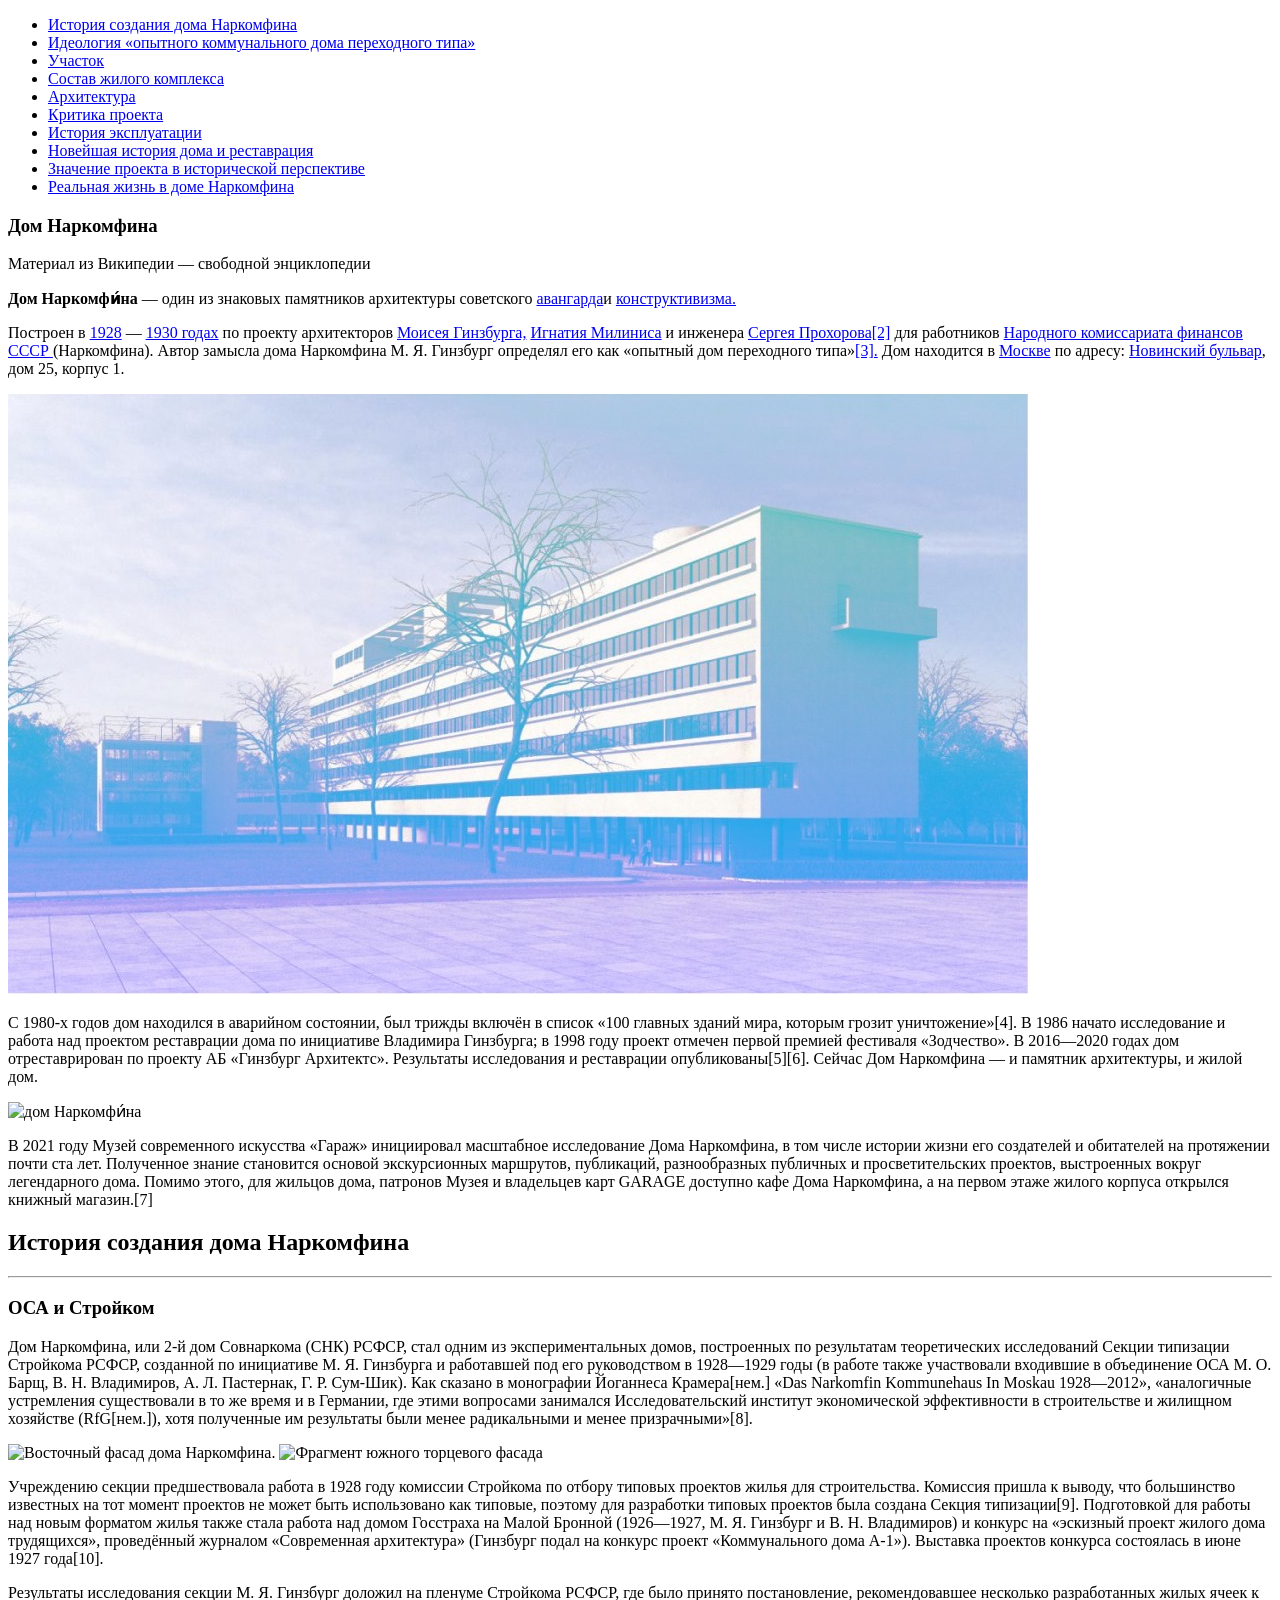
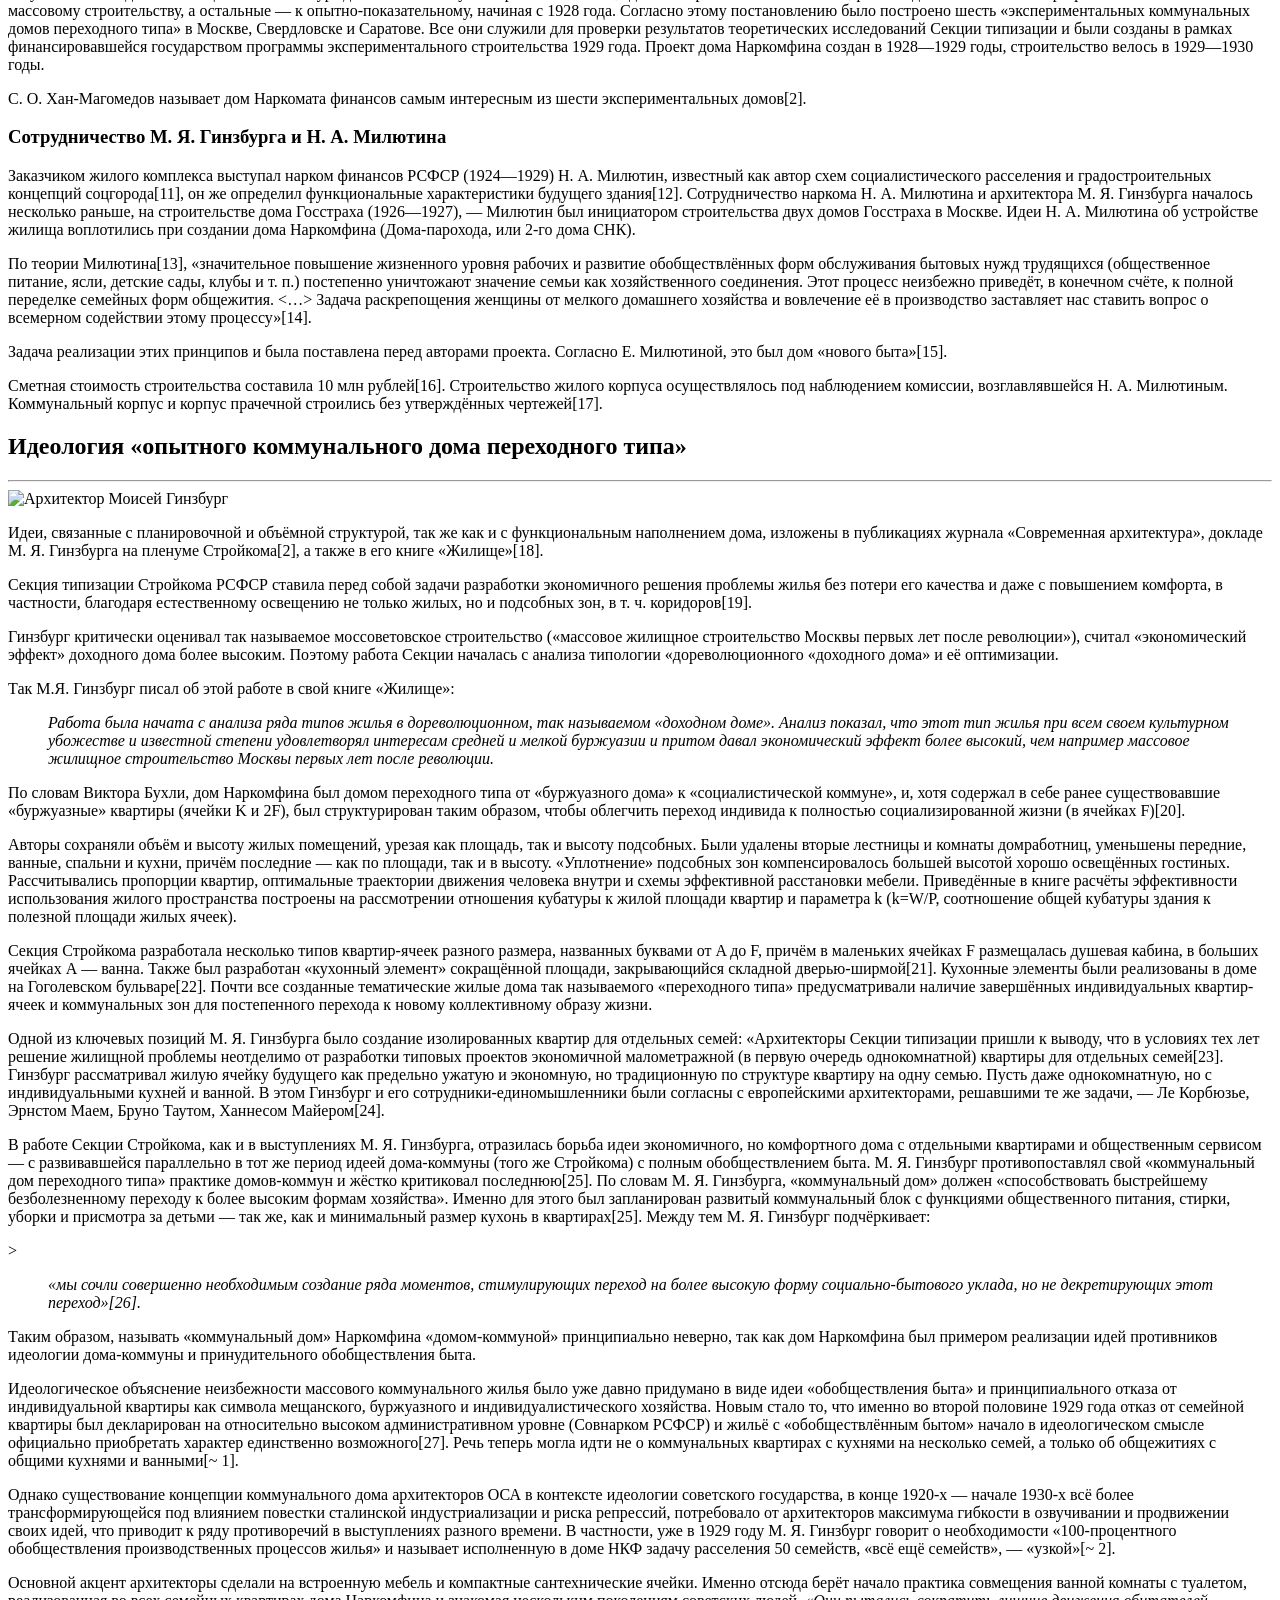
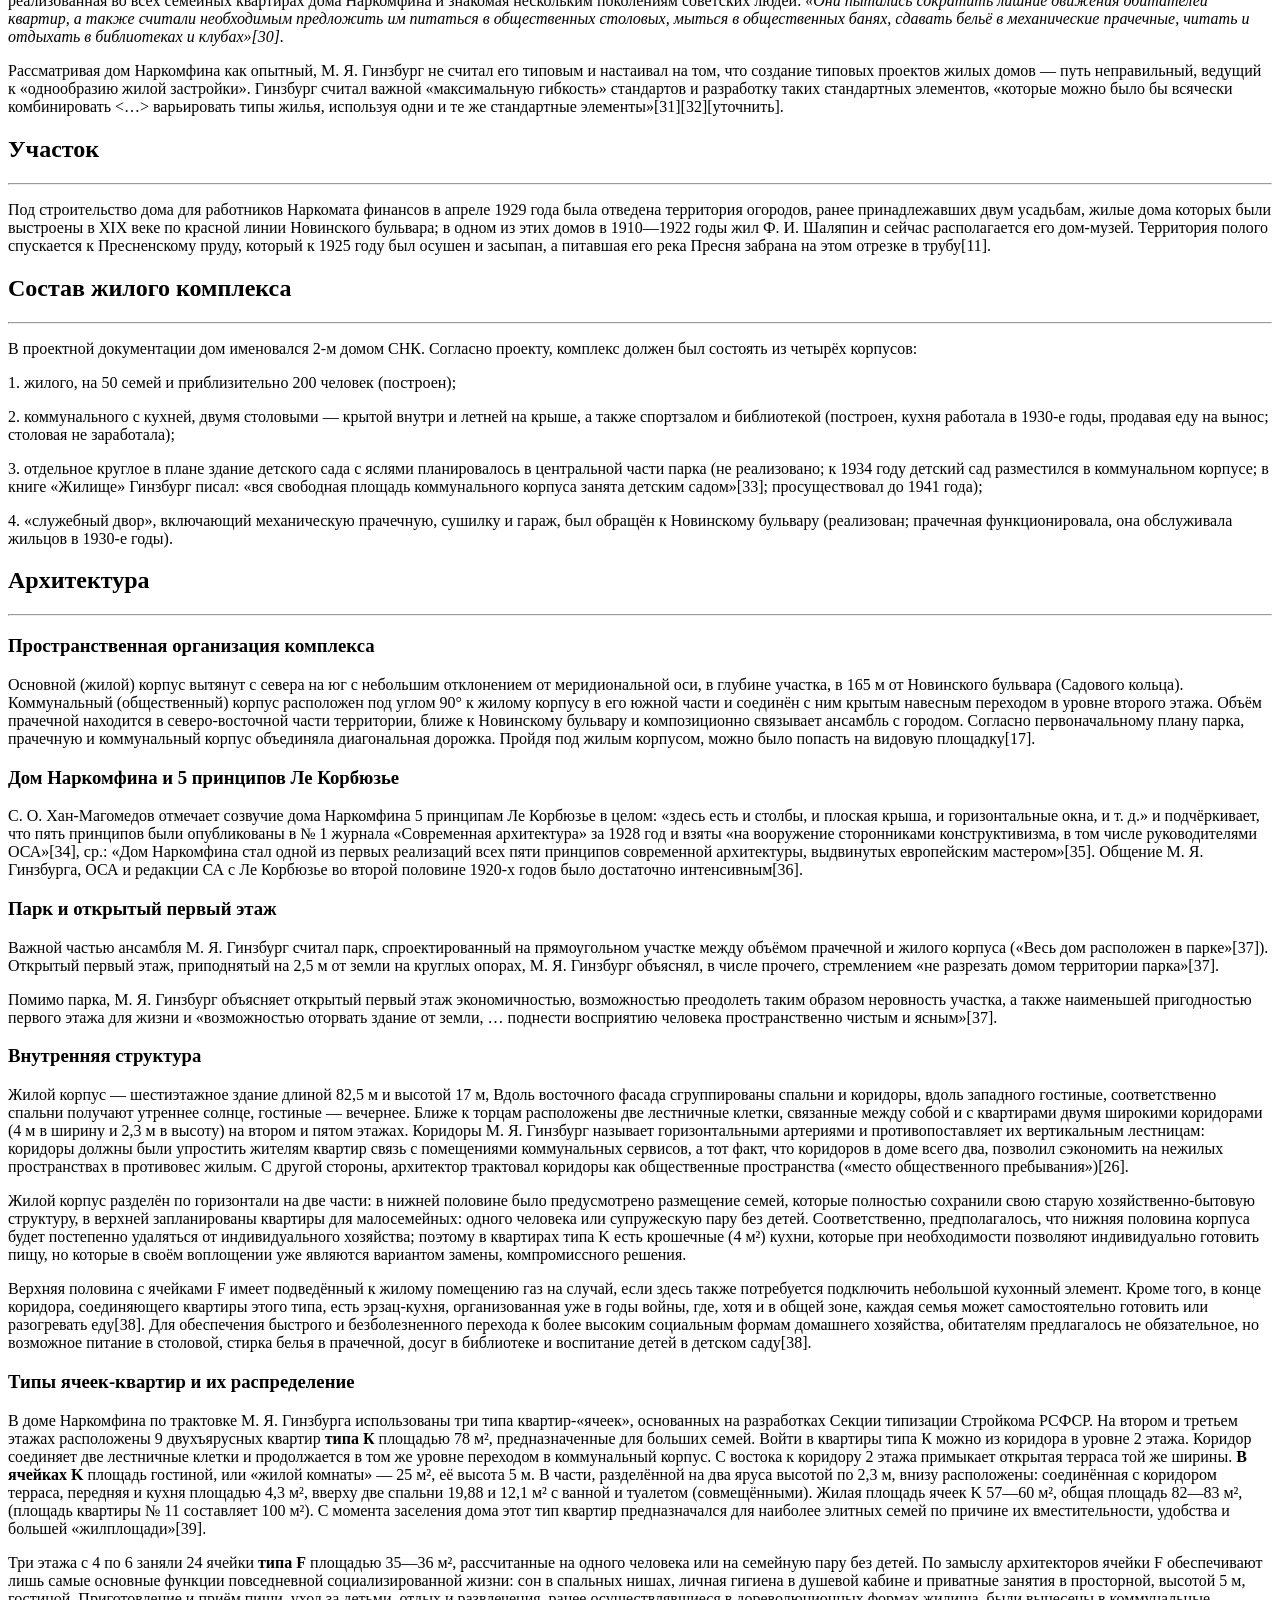
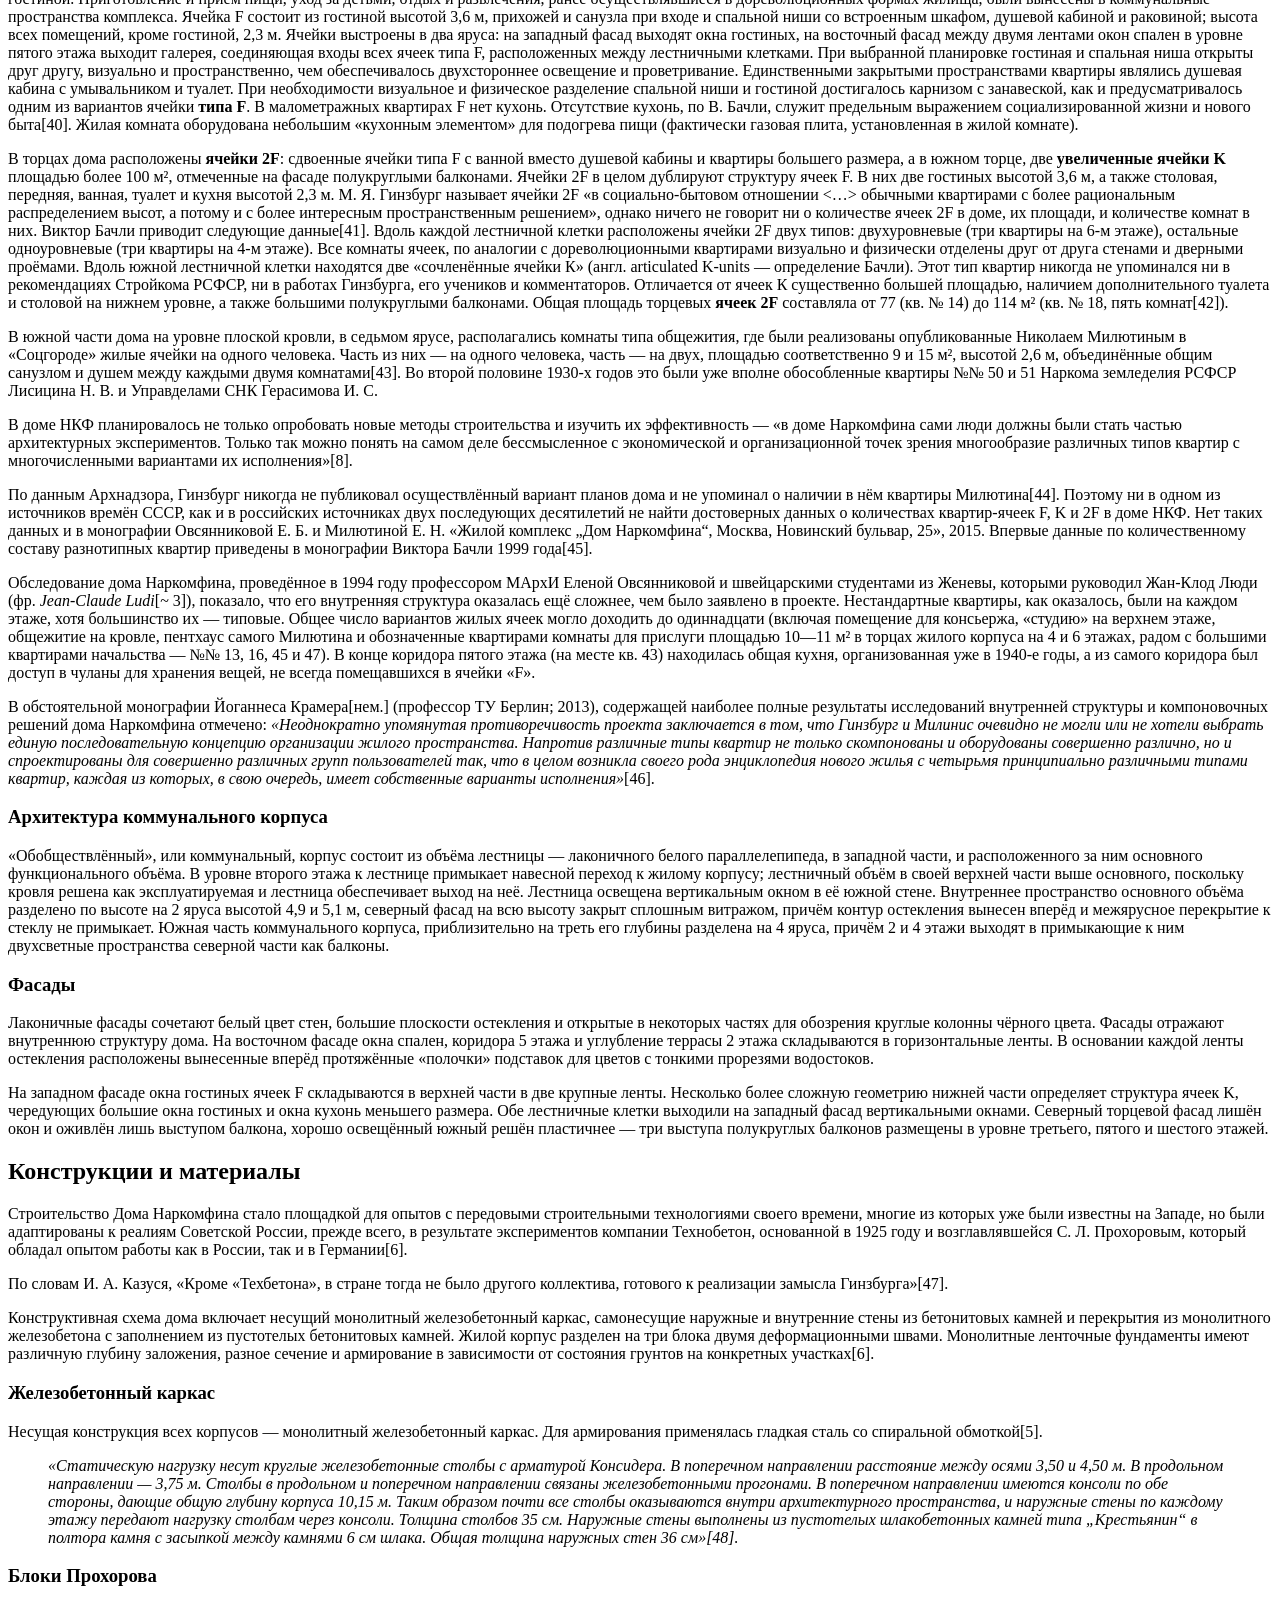
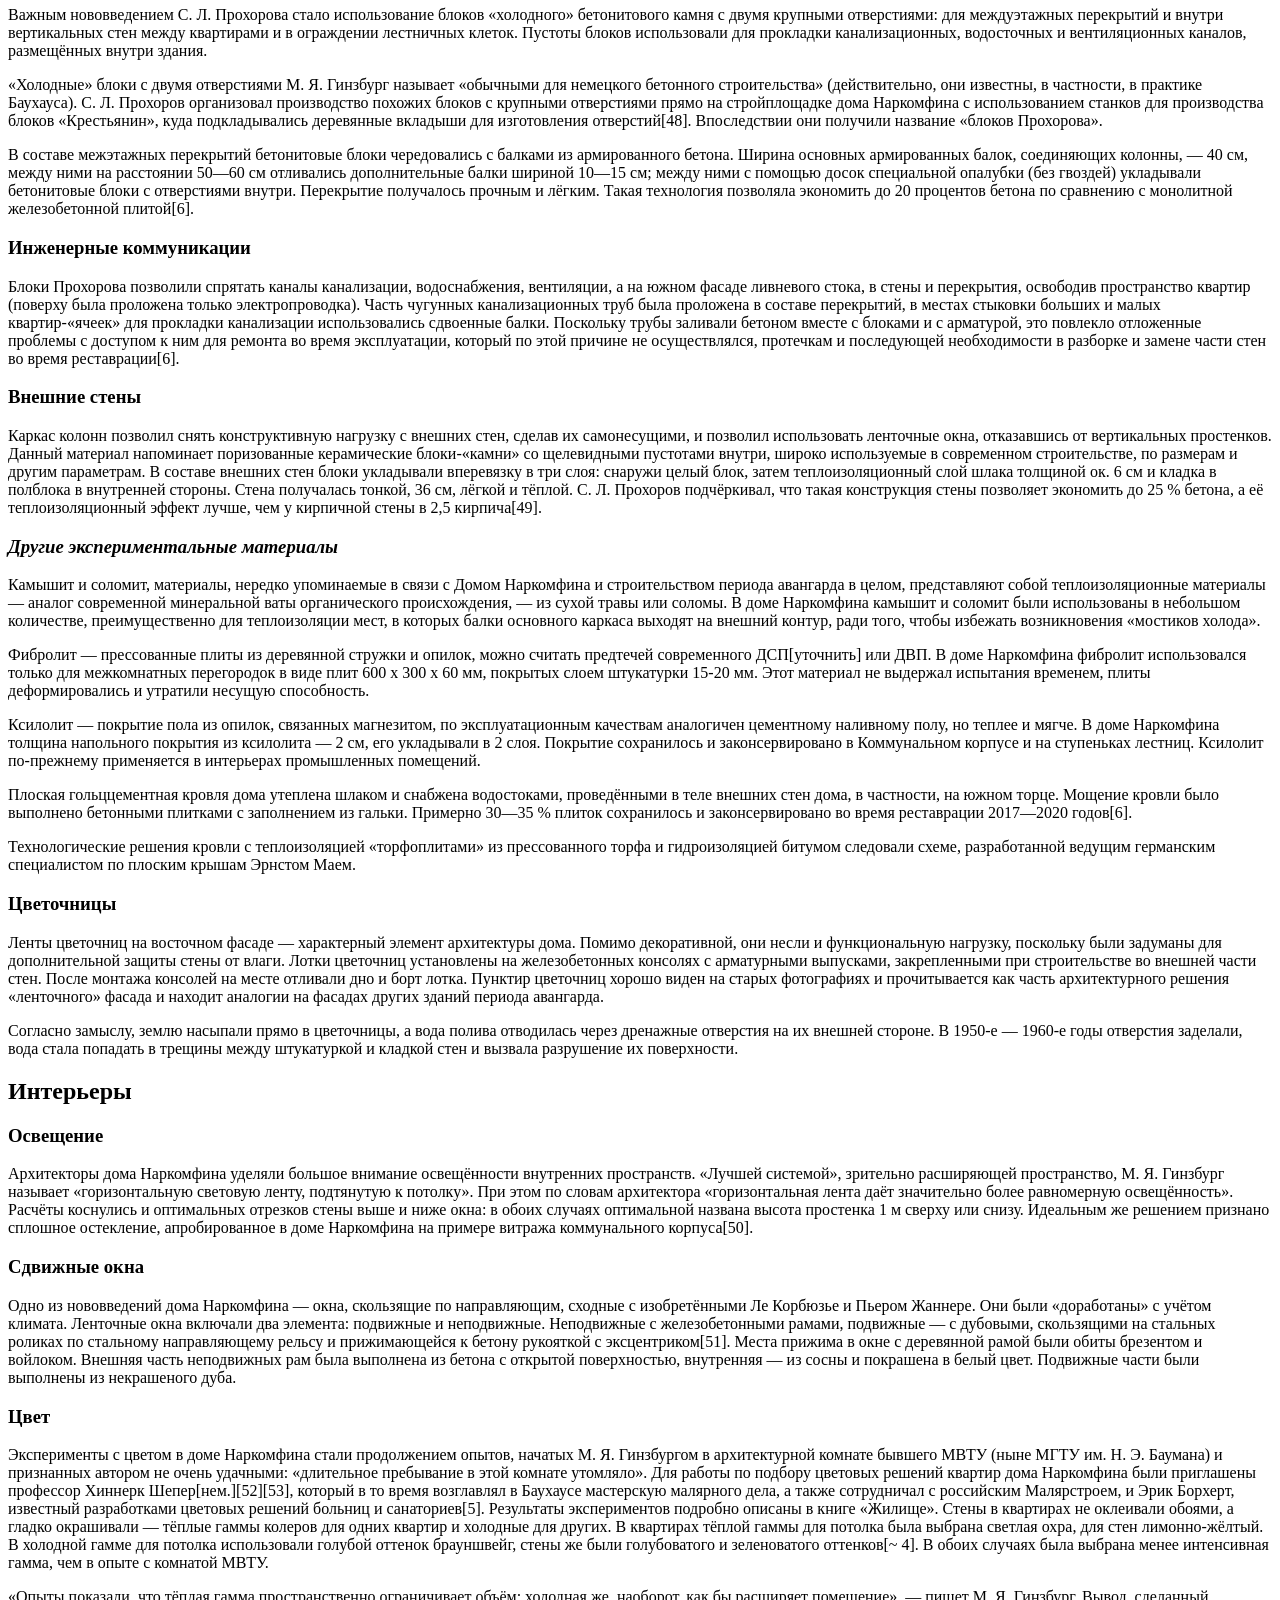
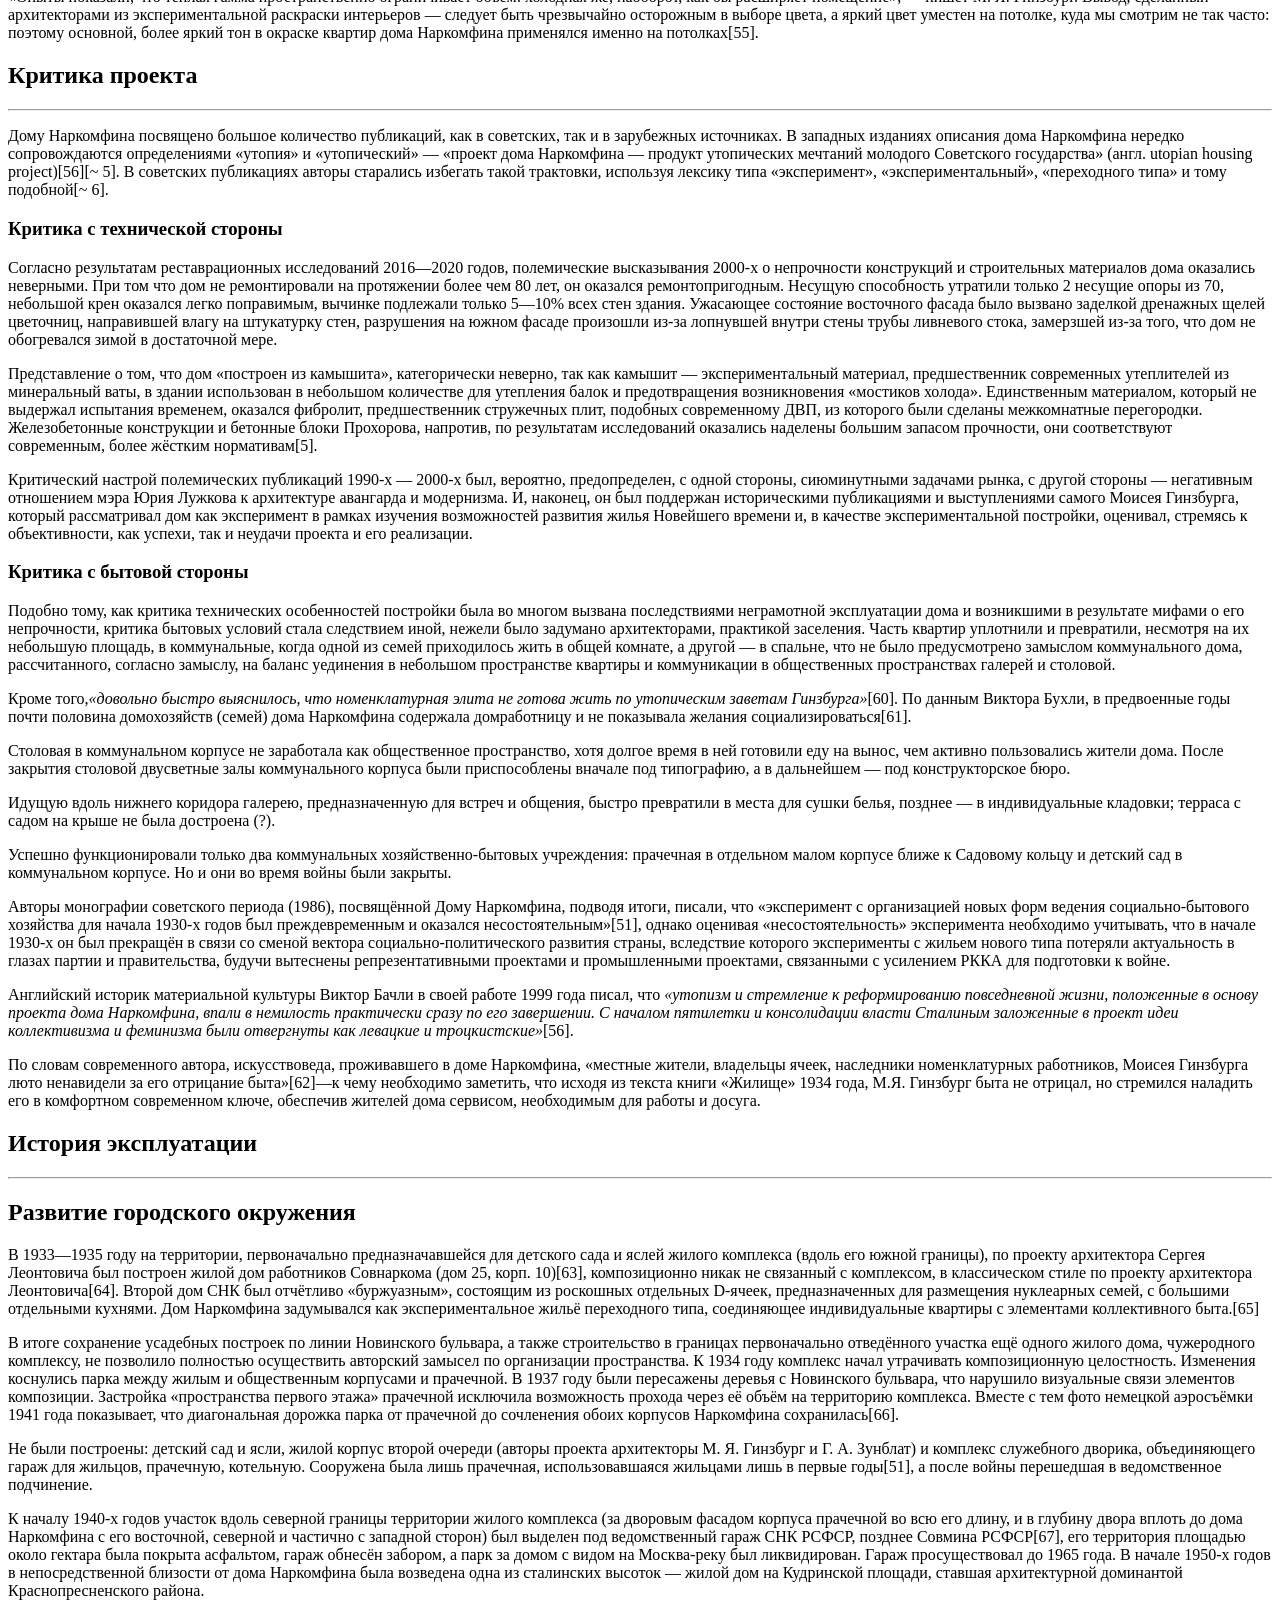
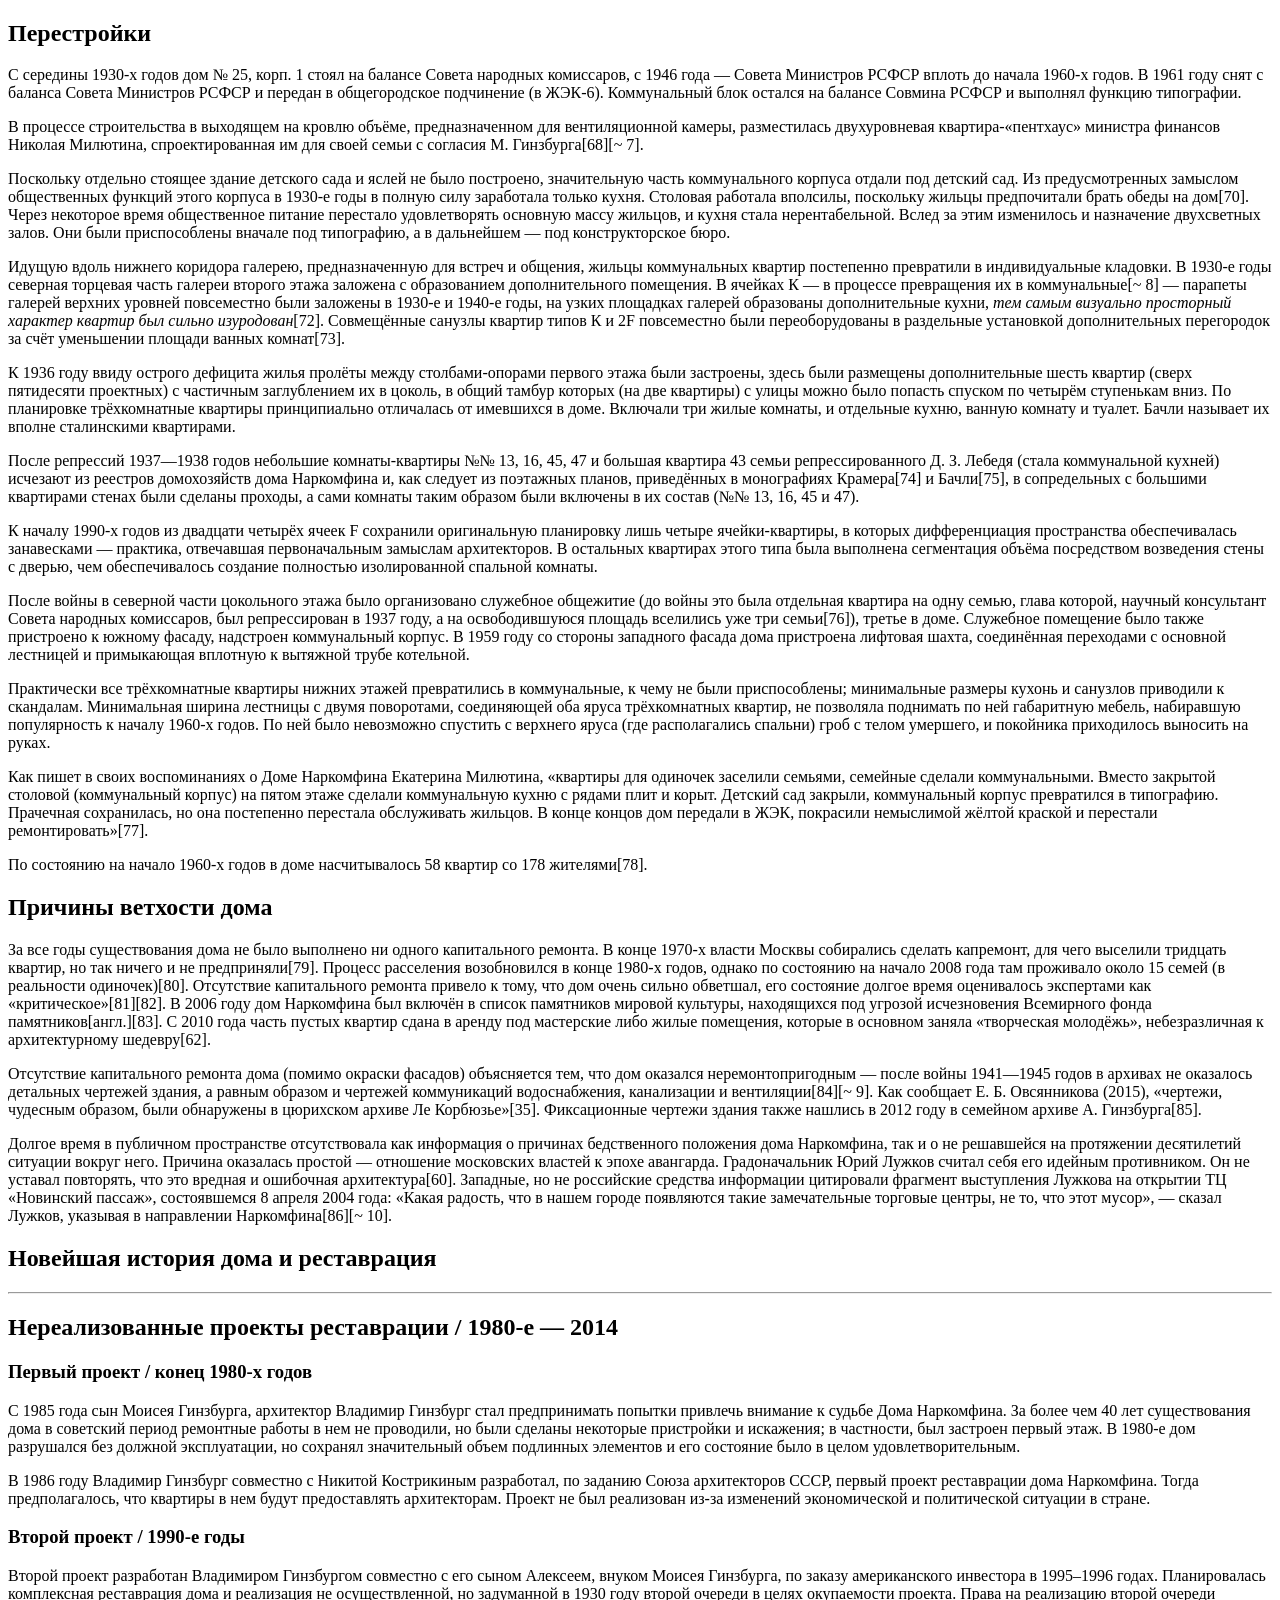
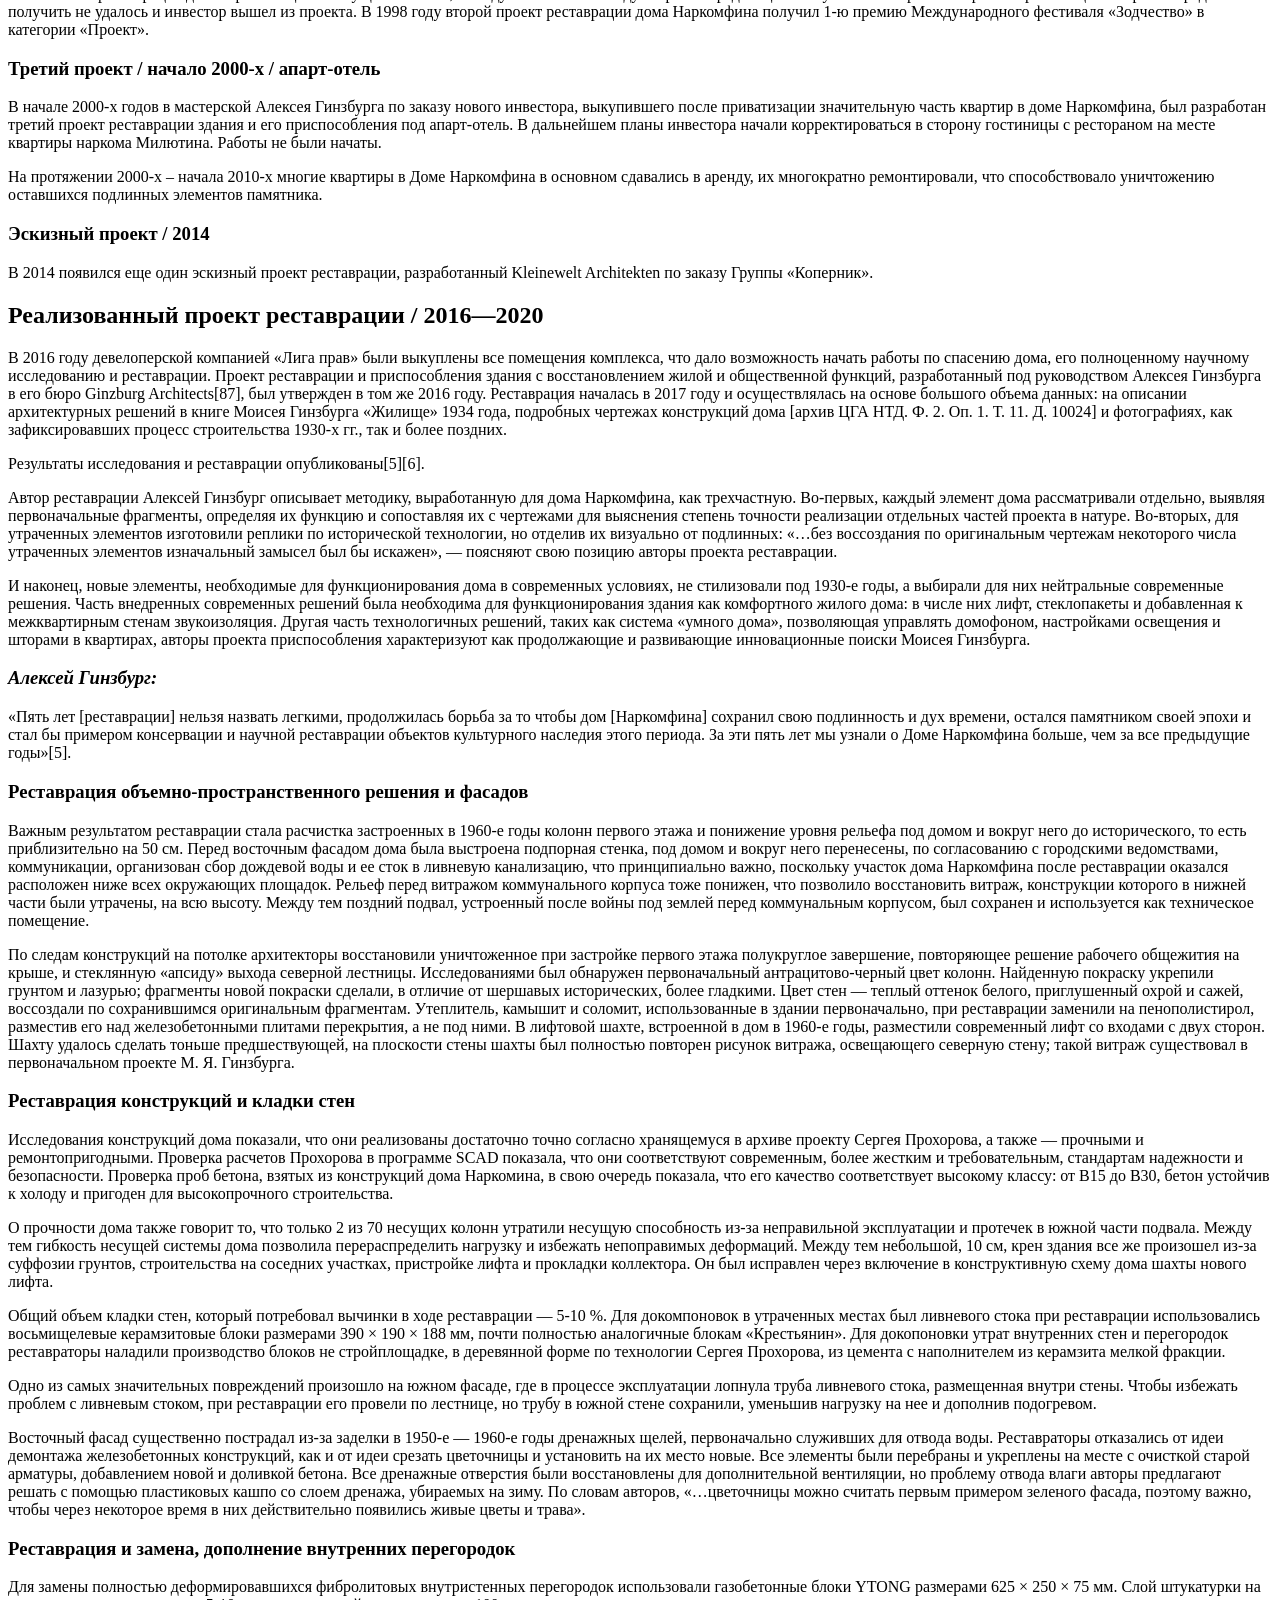
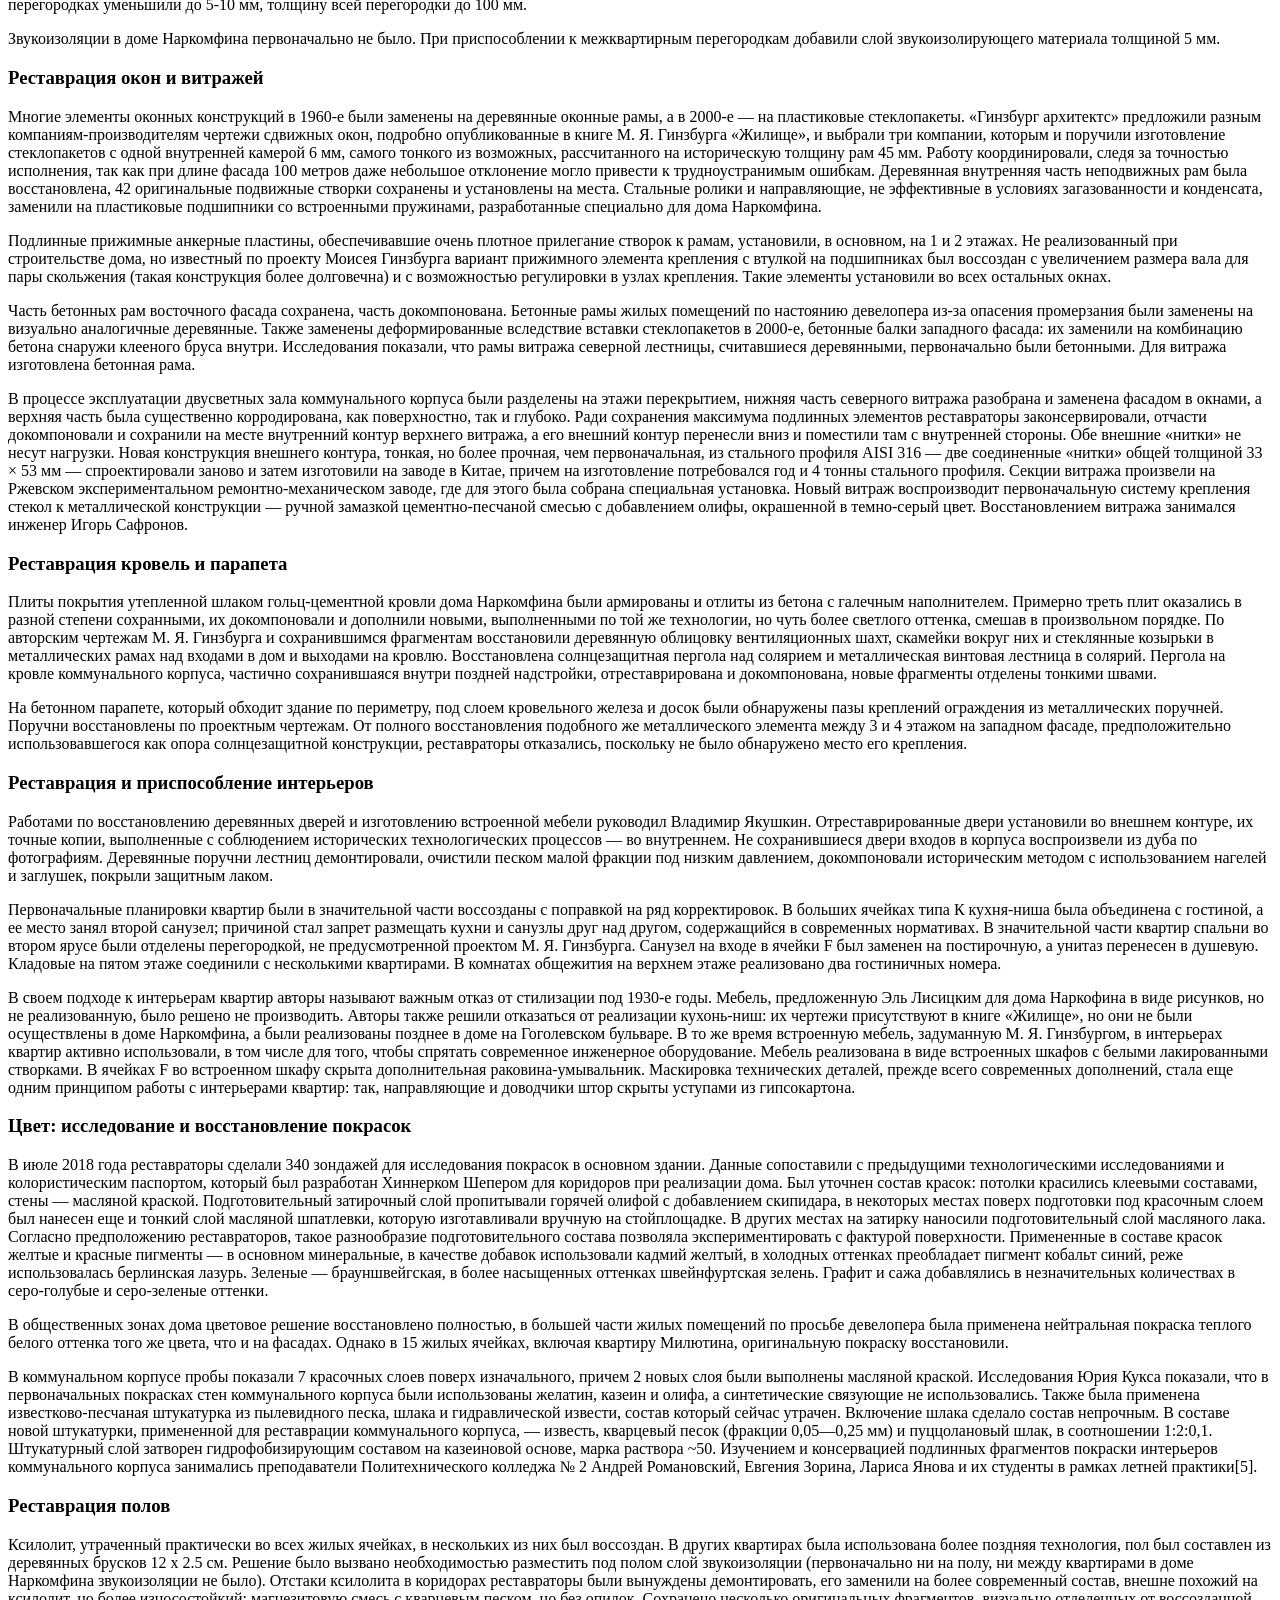
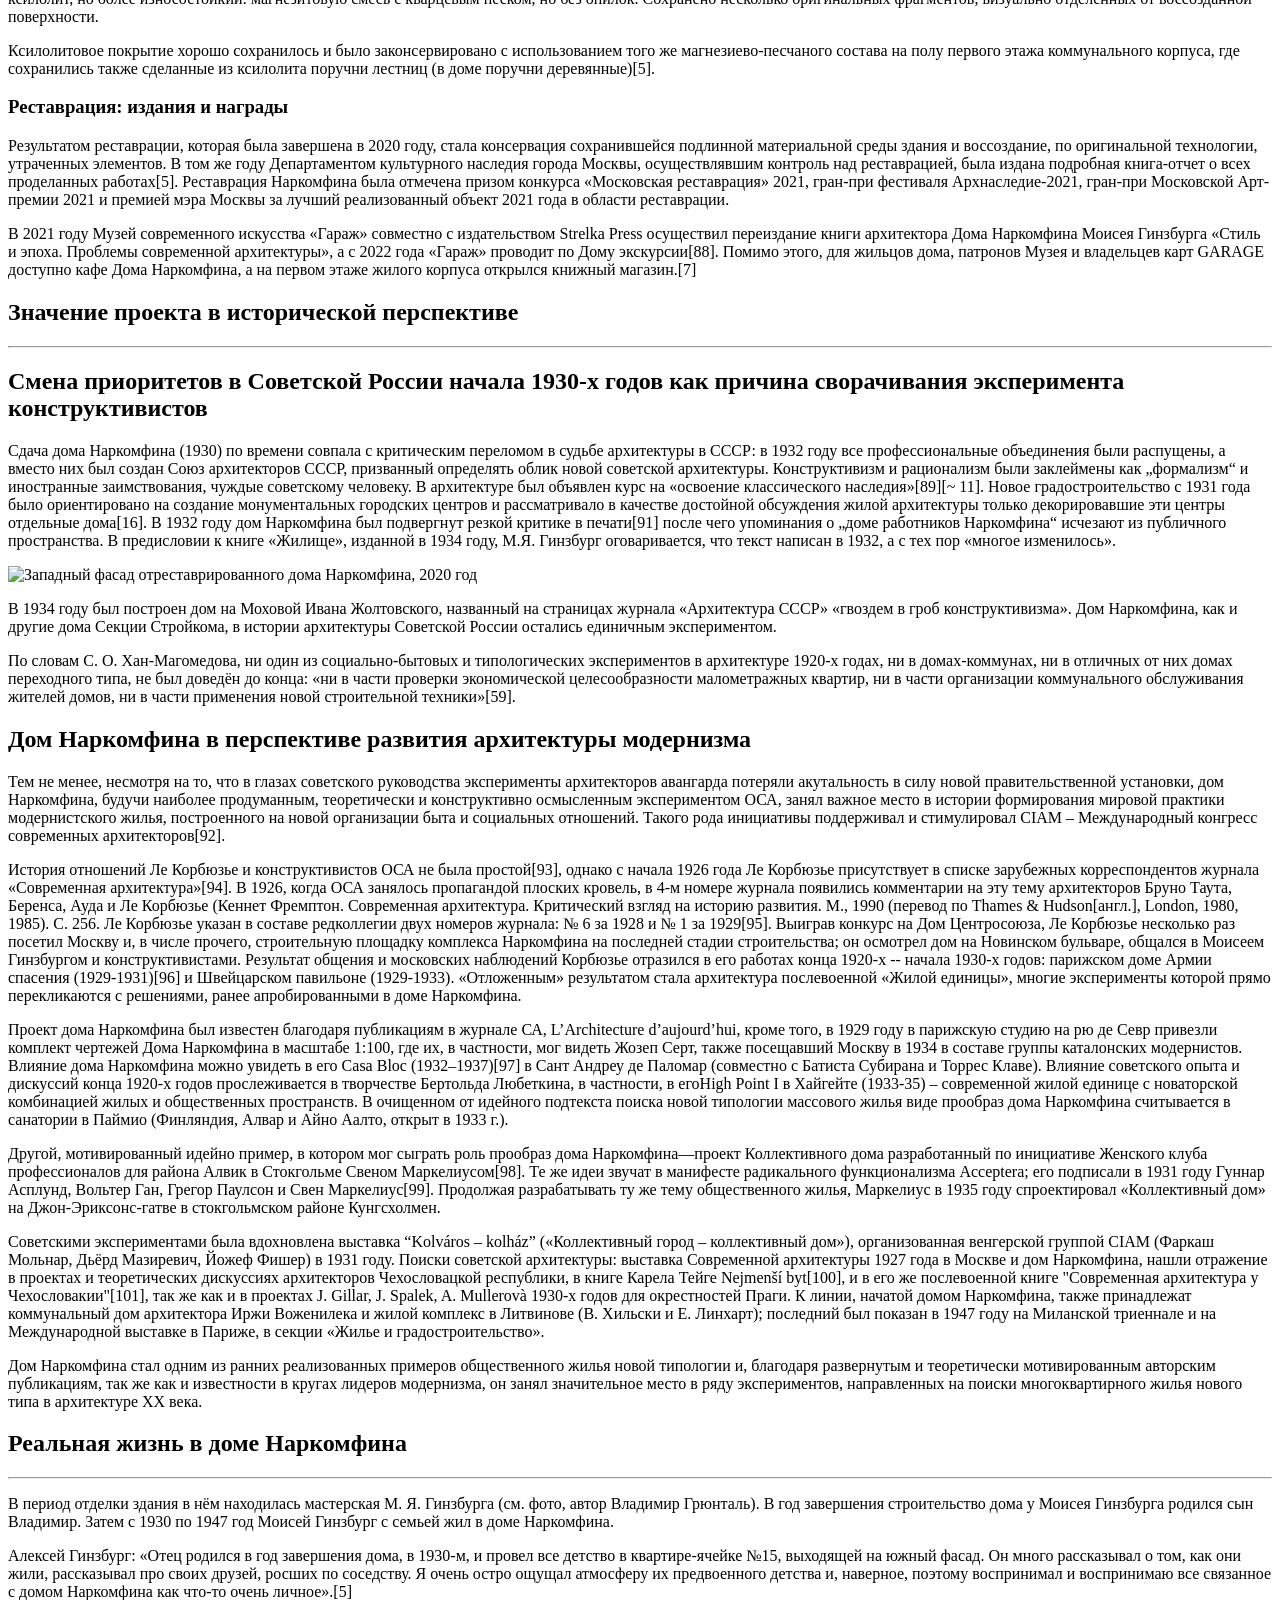
==== commit 0e67bde8: "начало работы над содержанием" ====
--- a/index.html
+++ b/index.html
@@ -7,6 +7,24 @@
     <link rel="stylesheet" href="stylesheets/style.css">
   </head>
   <body>
+<nav>
+  <ul>
+    <li><a href="#1">История создания дома Наркомфина</a></li>
+    <li><a href="#2">Идеология «опытного коммунального дома переходного типа»</a></li>
+    <li><a href="#3">Участок</a></li>
+    <li><a href="#4">Состав жилого комплекса</a></li>
+    <li><a href="#5">Архитектура</a></li>
+    <li><a href="#6">Критика проекта</a></li>
+    <li><a href="#7">История эксплуатации</a></li>
+    <li><a href="#8">Новейшая история дома и реставрация</a></li>
+    <li><a href="#9">Значение проекта в исторической перспективе</a></li>
+    <li><a href="#10">Реальная жизнь в доме Наркомфина</a></li>
+  </ul>
+  <nav>
+
+
+
+
     <h1>Дом Наркомфина</h1>
     <p>Материал из Википедии — свободной энциклопедии</p>
 
@@ -65,6 +83,11 @@
       >, дом 25, корпус 1.
     </p>
 
+<img src="images/narkomfin.jpg" alt="фотка">
+
+
+
+
     <p></p>
 
     <p>
@@ -95,7 +118,7 @@
       магазин.[7]
     </p>
 
-    <h1>История создания дома Наркомфина</h1>
+    <h2 id="1">История создания дома Наркомфина</h2>
     <hr />
 
     <h1><b>ОСА и Стройком</b></h1>
@@ -197,7 +220,7 @@
     </p>
     <p></p>
 
-    <h1>Идеология «опытного коммунального дома переходного типа»</h1>
+    <h2 id="2">Идеология «опытного коммунального дома переходного типа»</h2>
 
     <hr />
 
@@ -388,7 +411,7 @@
 
     <p></p>
 
-    <h1>Участок</h1>
+    <h2 id="3">Участок</h2>
 
     <hr />
 
@@ -404,7 +427,7 @@
 
     <p></p>
 
-    <h1>Состав жилого комплекса</h1>
+    <h2 id="4">Состав жилого комплекса</h2>
     <hr />
     <p>
       В проектной документации дом именовался 2-м домом СНК. Согласно проекту,
@@ -431,7 +454,7 @@
 
     <p></p>
 
-    <h1>Архитектура</h1>
+    <h2 id="5">Архитектура</h2>
     <hr />
     <h1><b>Пространственная организация комплекса</b></h1>
     <p>
@@ -983,7 +1006,7 @@
 
     <p></p>
 
-    <h1>Критика проекта</h1>
+    <h2 id="6">Критика проекта</h2>
 
     <hr />
     <p>
@@ -1123,7 +1146,7 @@
     </p>
     <p></p>
 
-    <h1>История эксплуатации</h1>
+    <h2 id="7">История эксплуатации</h2>
     <hr />
     <h2><b>Развитие городского окружения</b></h2>
 
@@ -1336,7 +1359,7 @@
       этот мусор», — сказал Лужков, указывая в направлении Наркомфина[86][~ 10].
     </p>
 
-    <h1>Новейшая история дома и реставрация</h1>
+    <h2 id="8">Новейшая история дома и реставрация</h2>
     <hr />
     <h2><b>Нереализованные проекты реставрации / 1980-е — 2014</b></h2>
 
@@ -1795,7 +1818,7 @@
 
     <p></p>
 
-    <h1>Значение проекта в исторической перспективе</h1>
+    <h2 id="9">Значение проекта в исторической перспективе</h2>
     <hr />
     <h2>
       <b
@@ -1930,7 +1953,7 @@
 
     <p></p>
 
-    <h1>Реальная жизнь в доме Наркомфина</h1>
+    <h2 id="10">Реальная жизнь в доме Наркомфина</h2>
     <hr />
     <p>
       В период отделки здания в нём находилась мастерская М. Я. Гинзбурга (см.
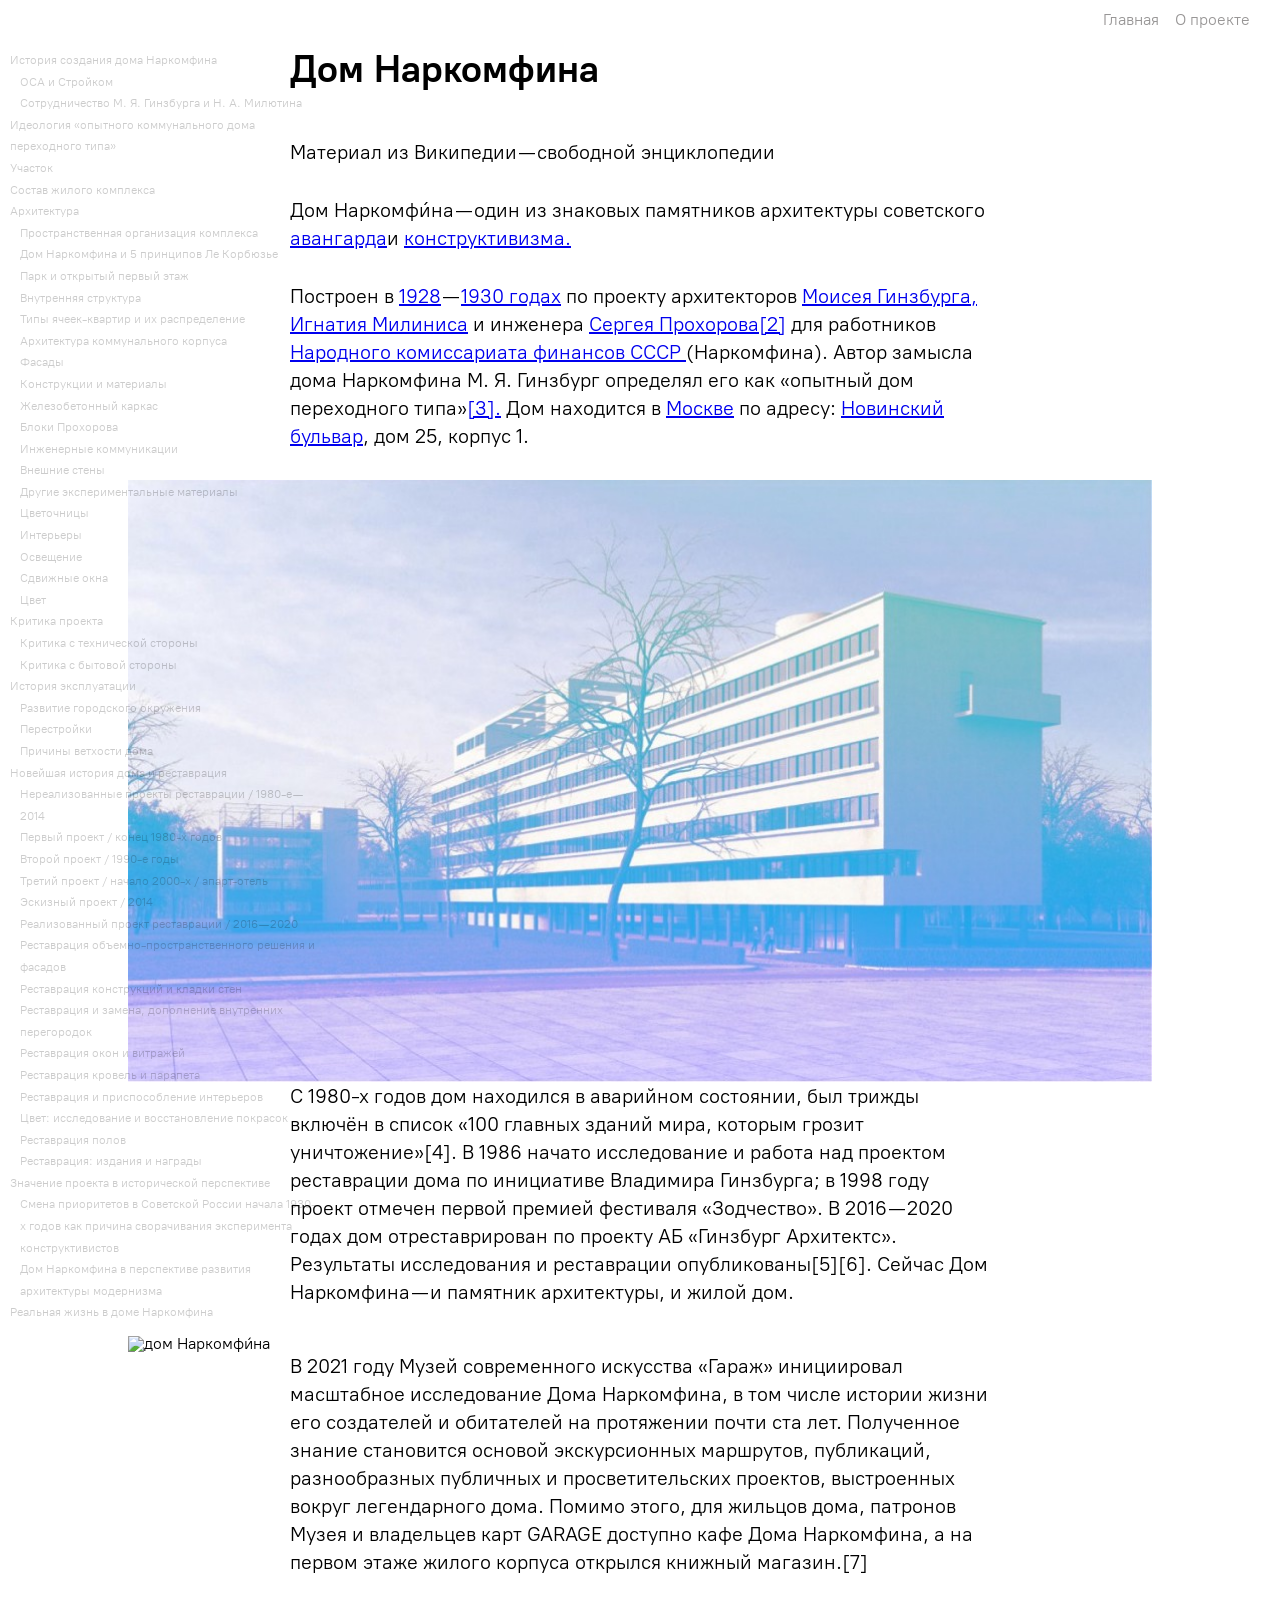
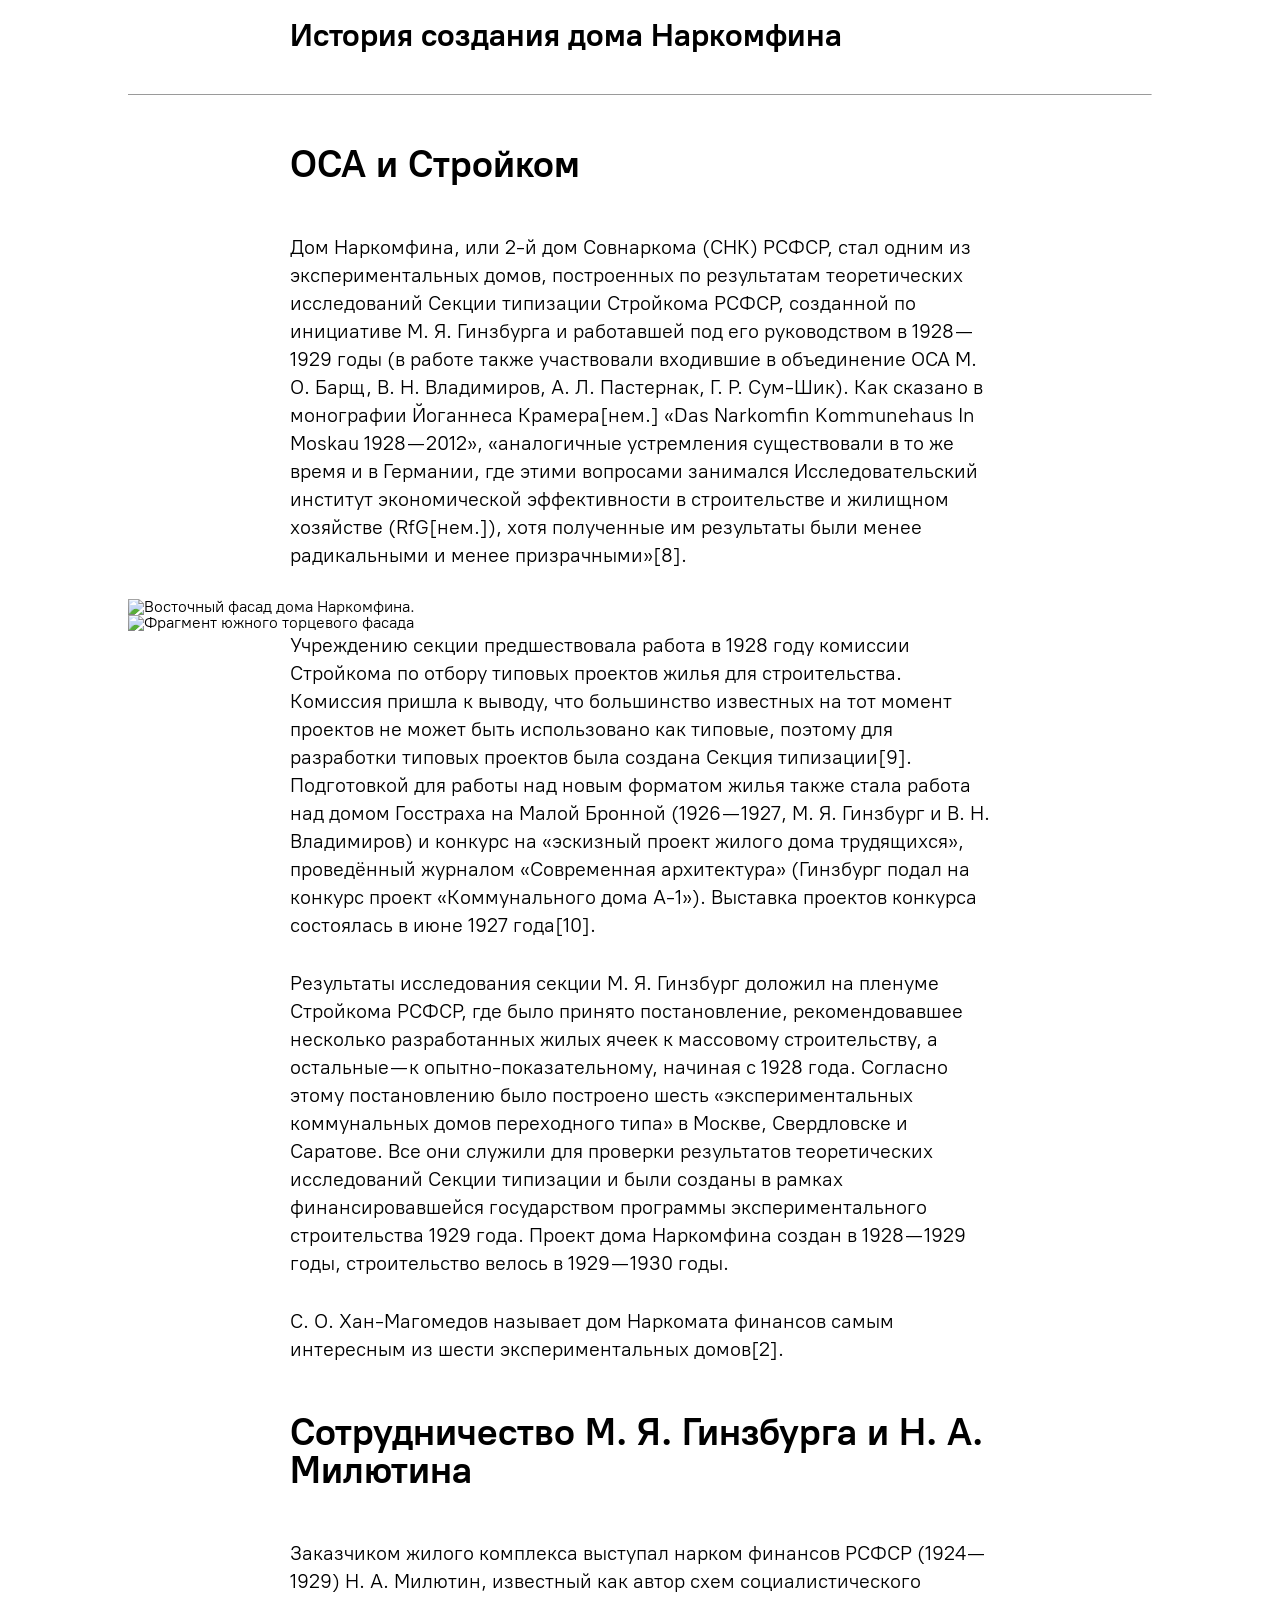
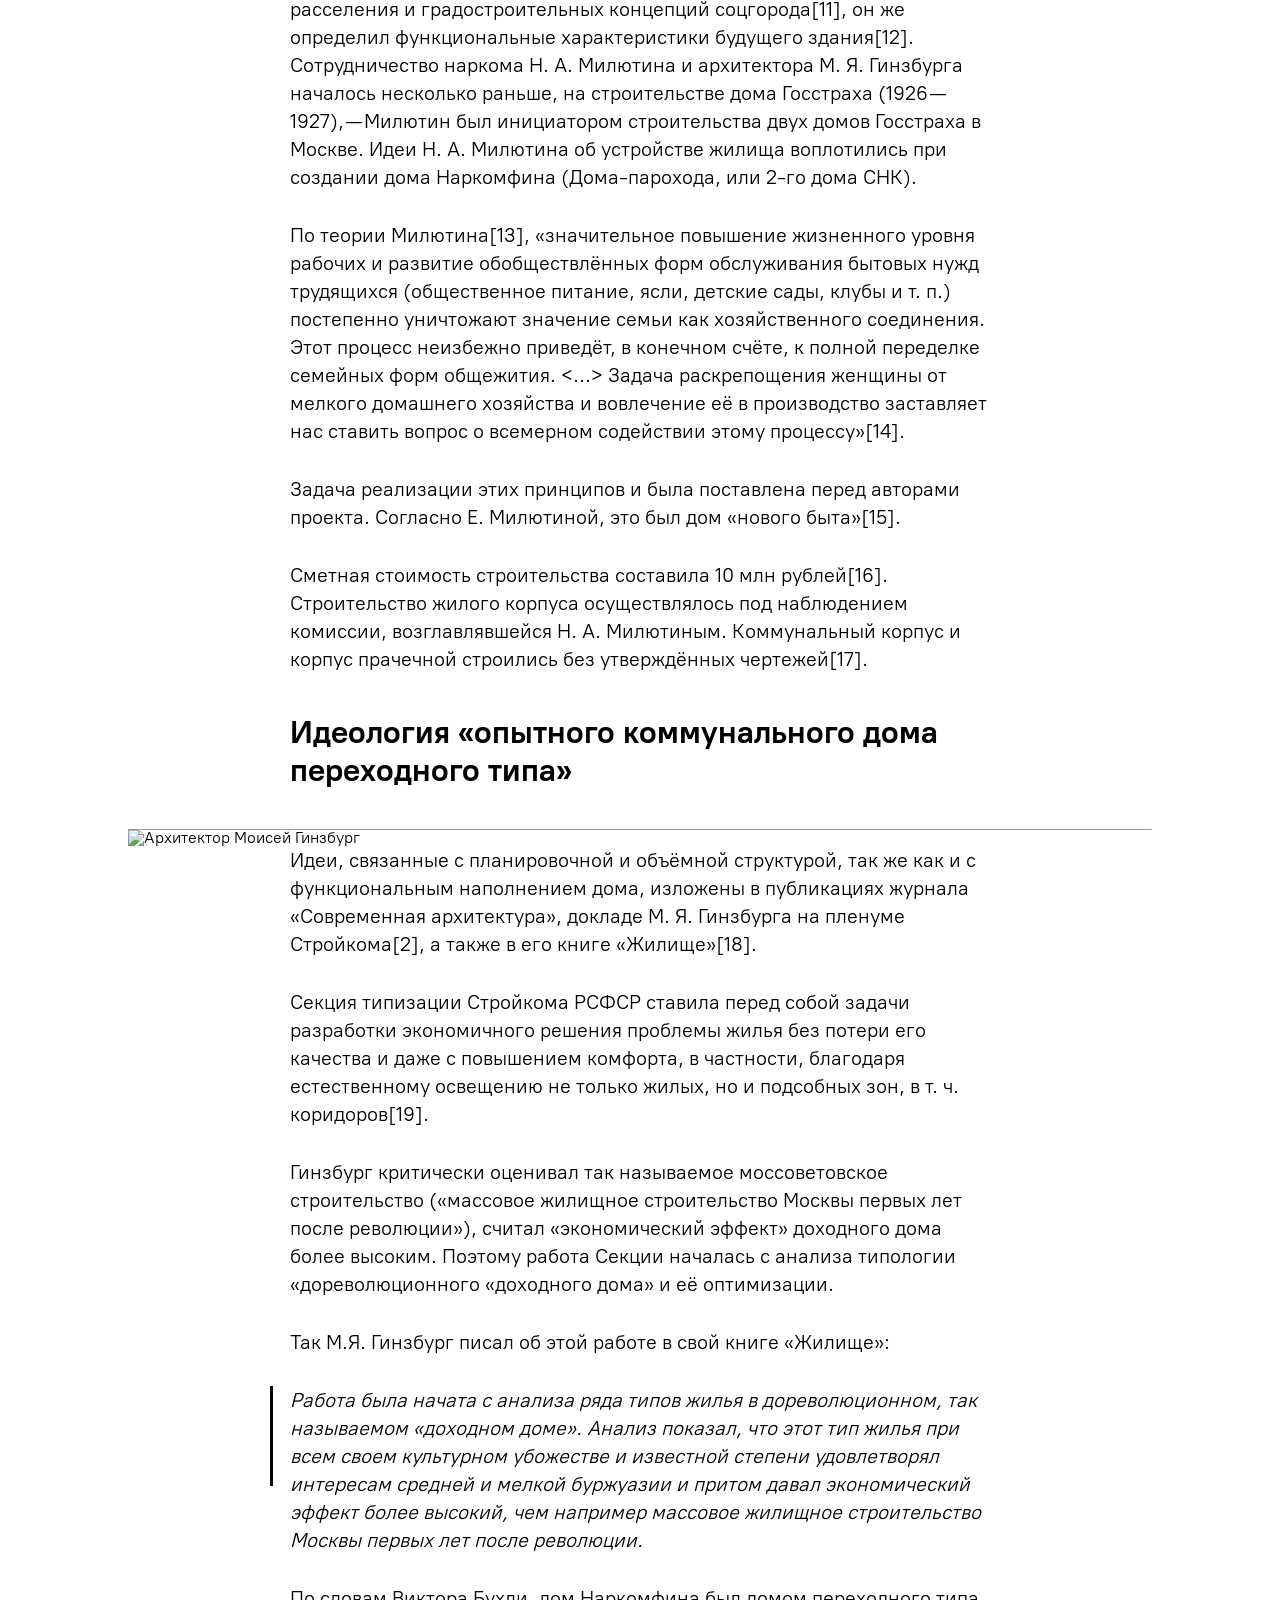
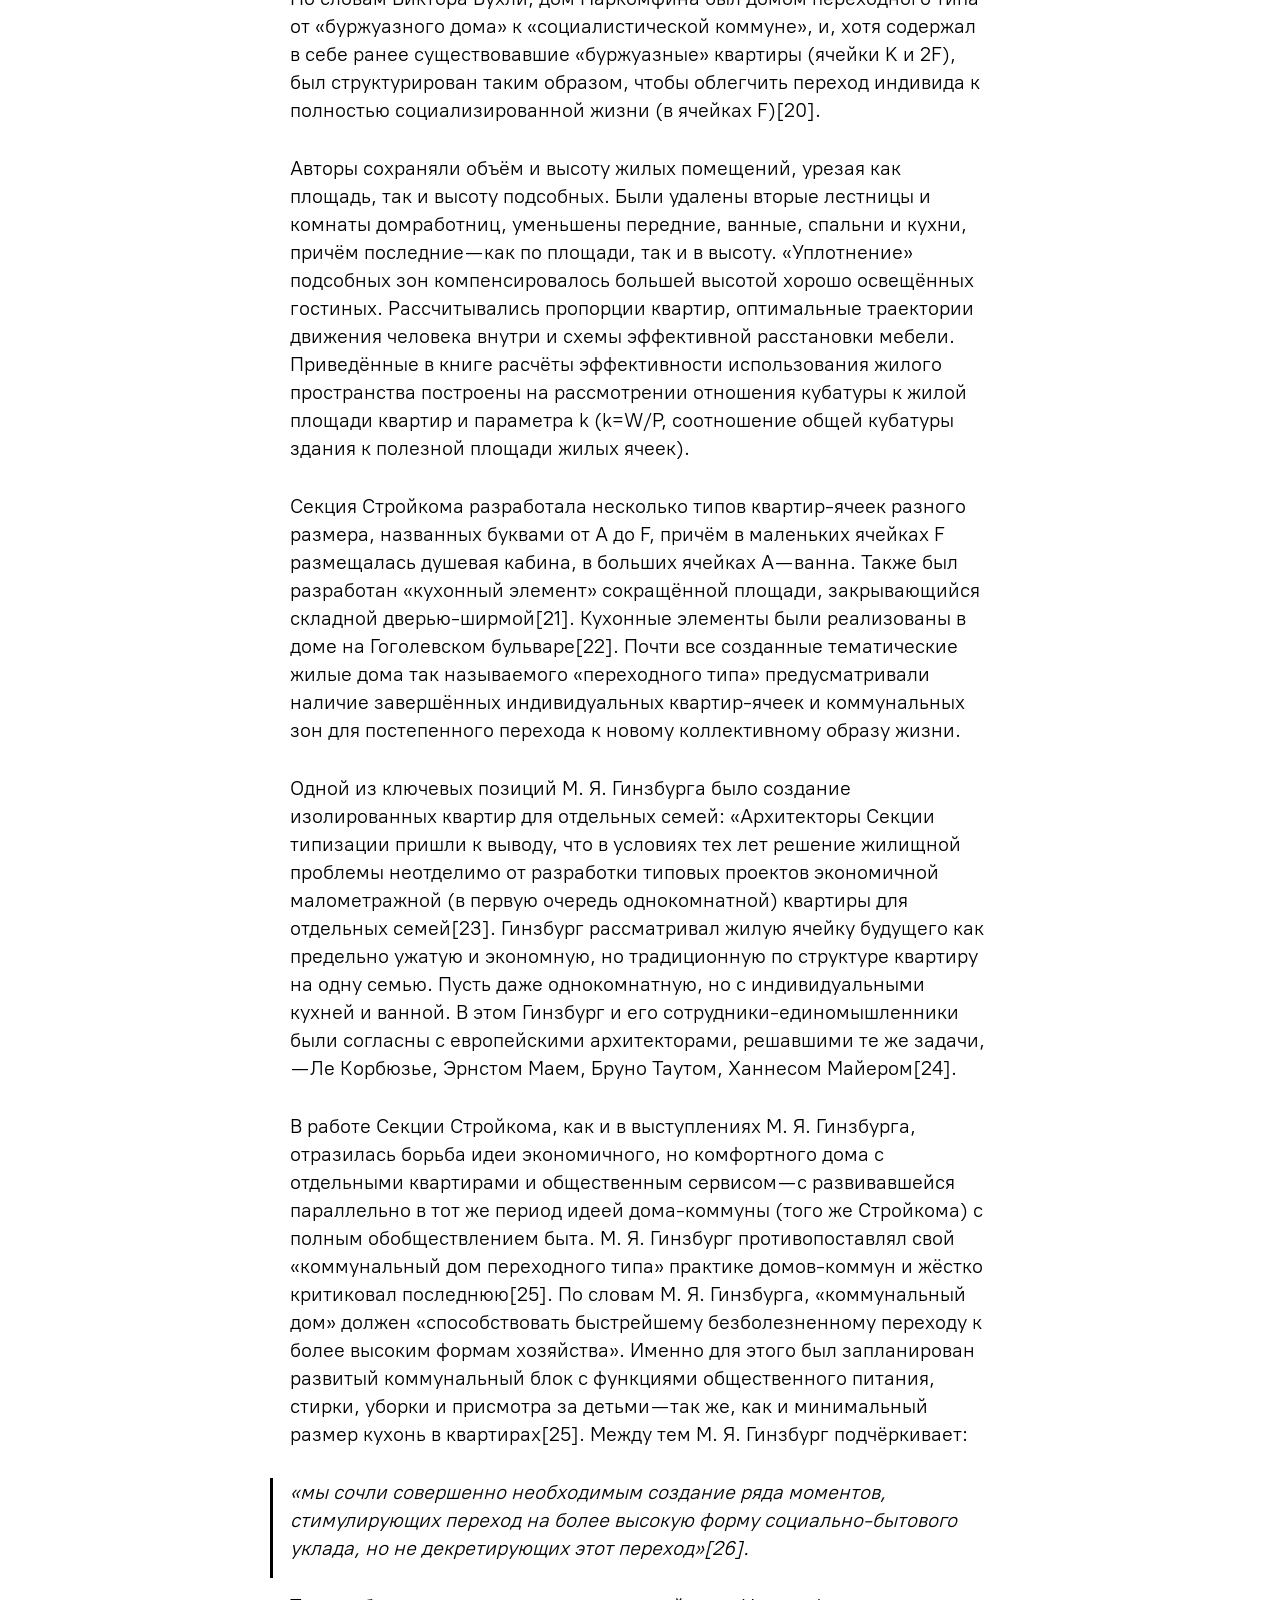
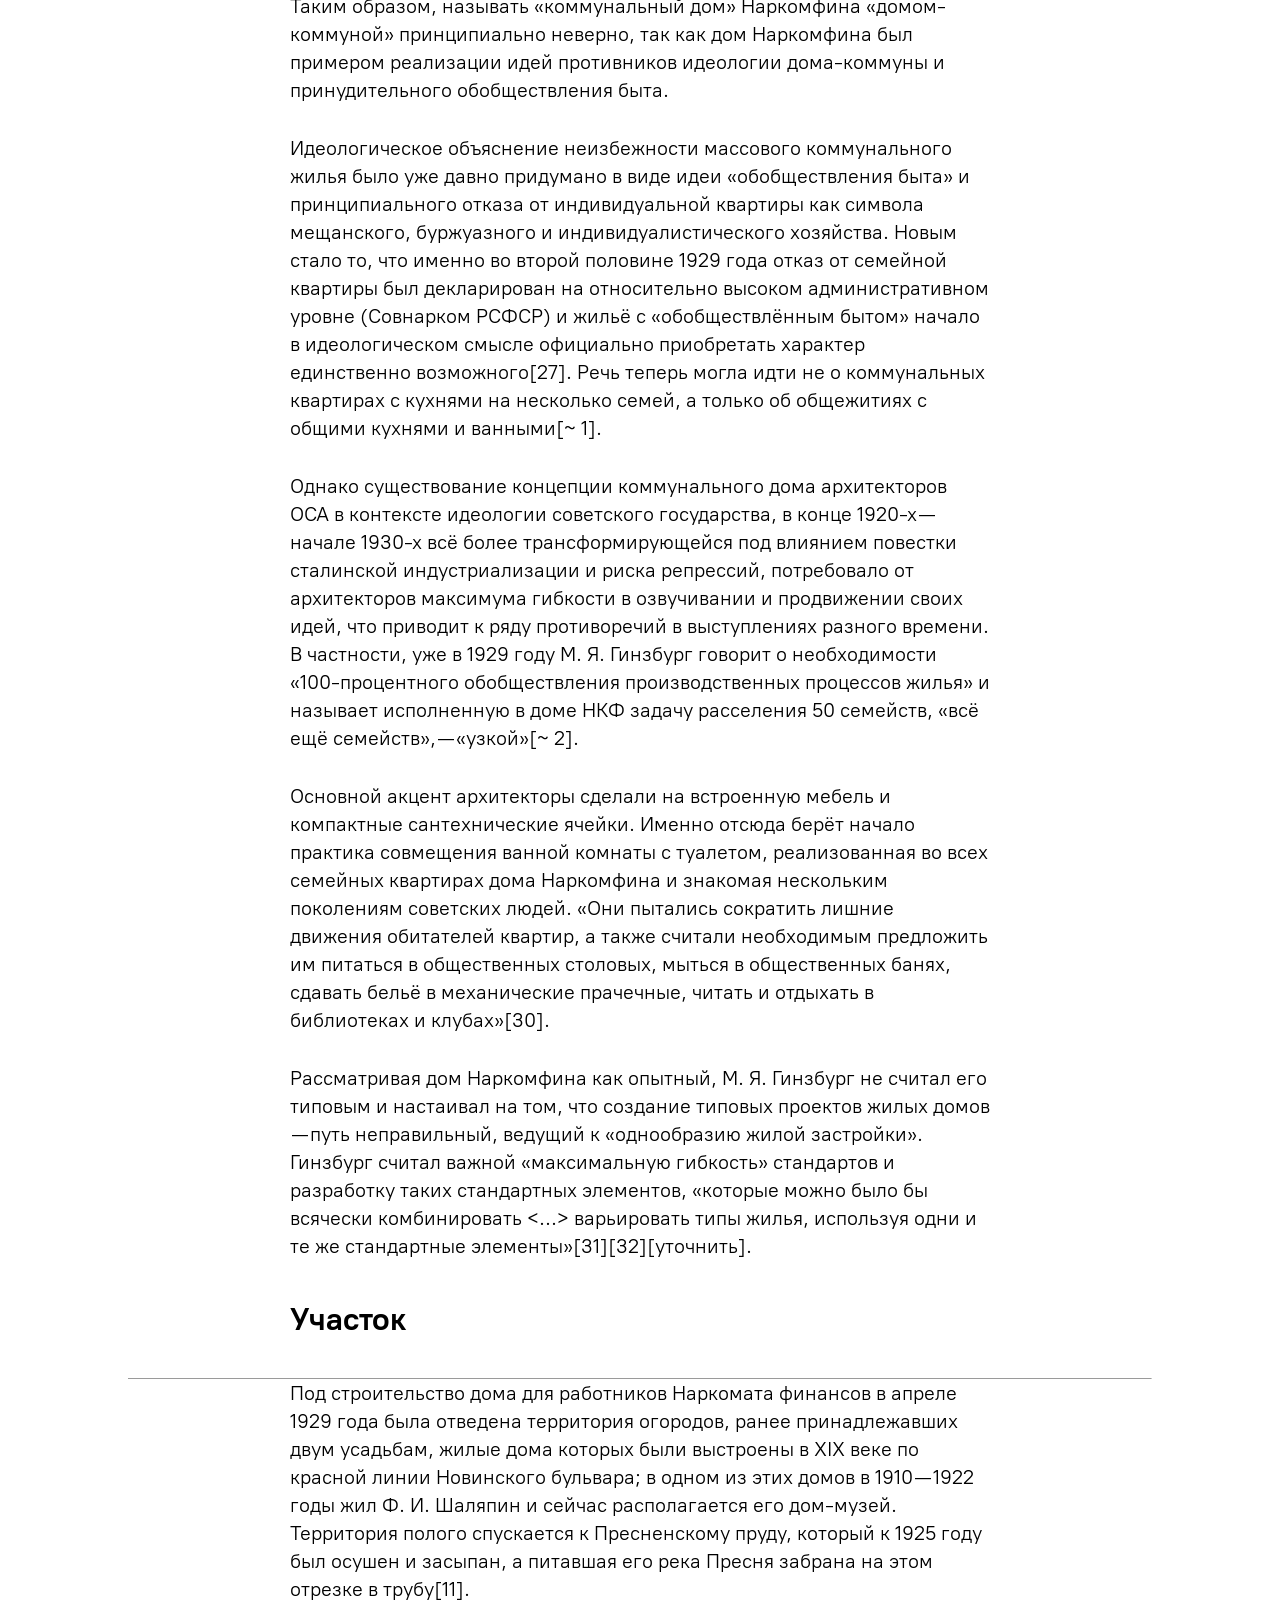
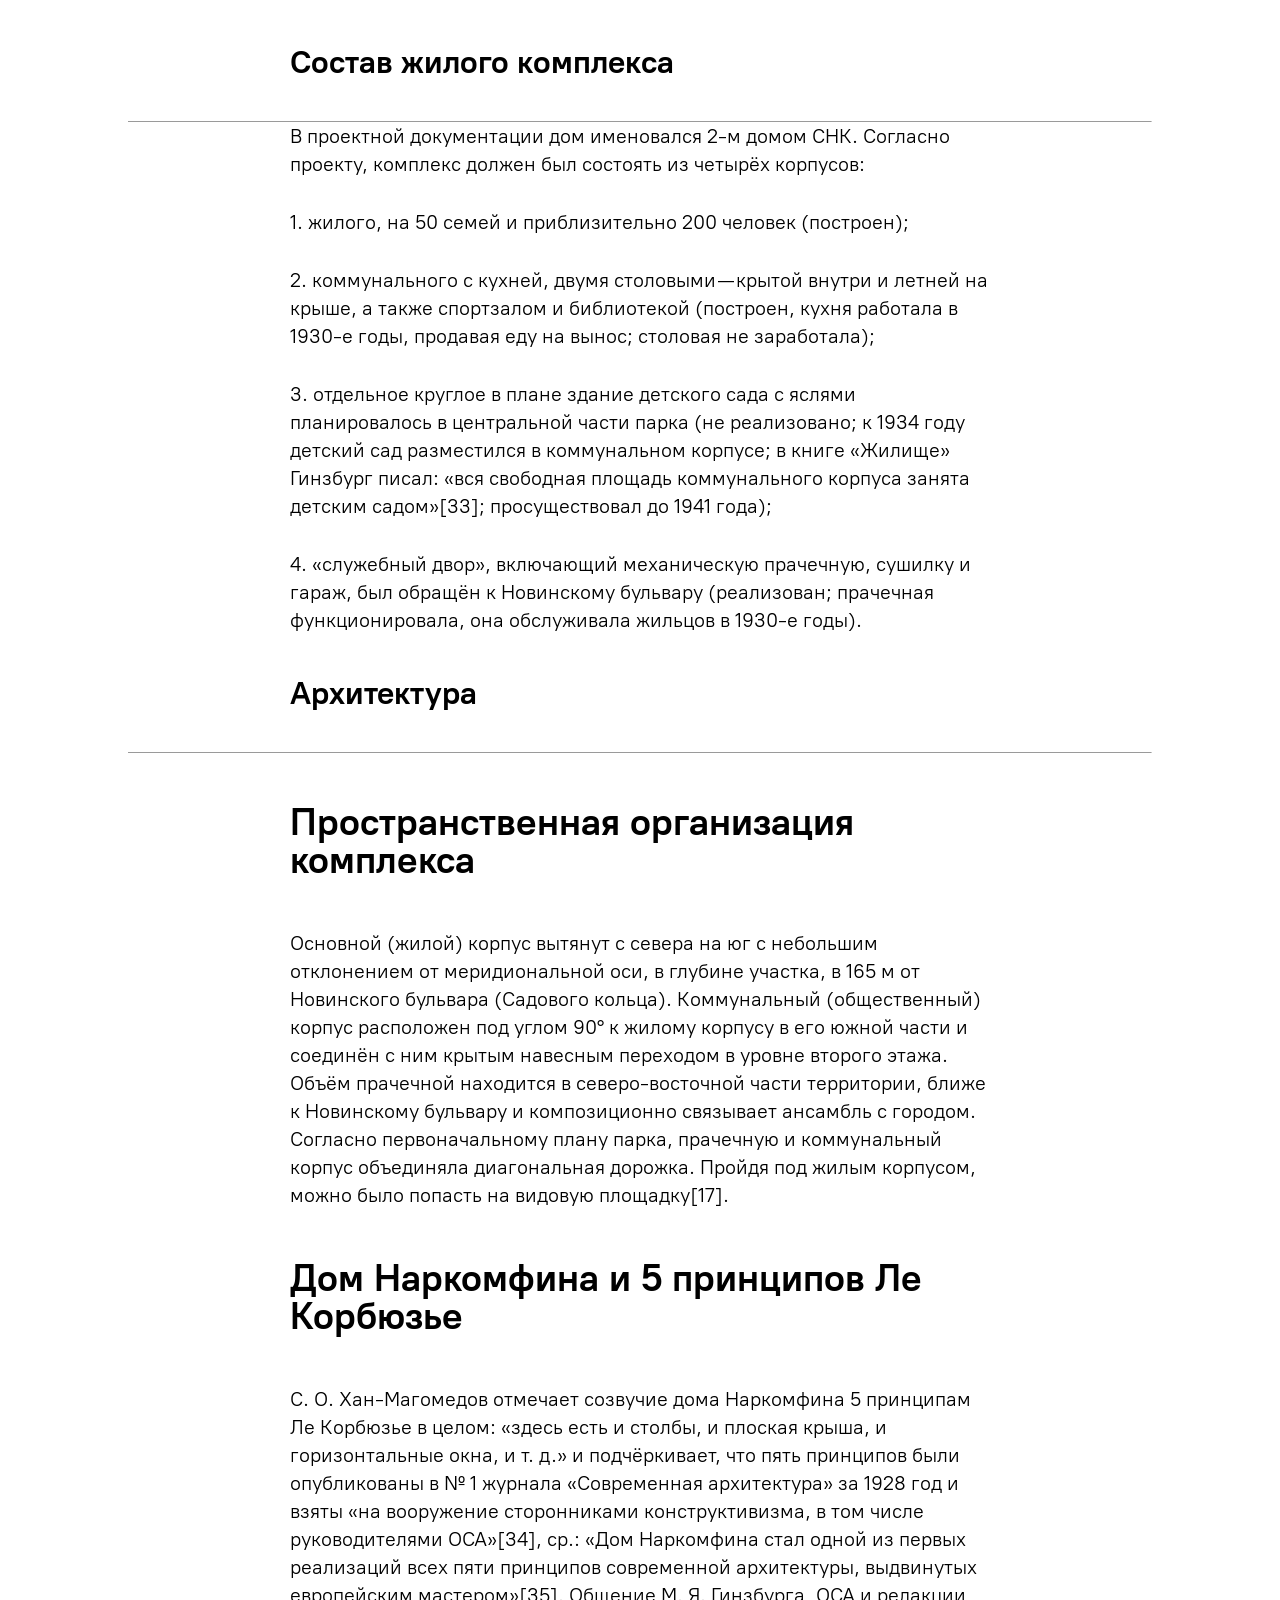
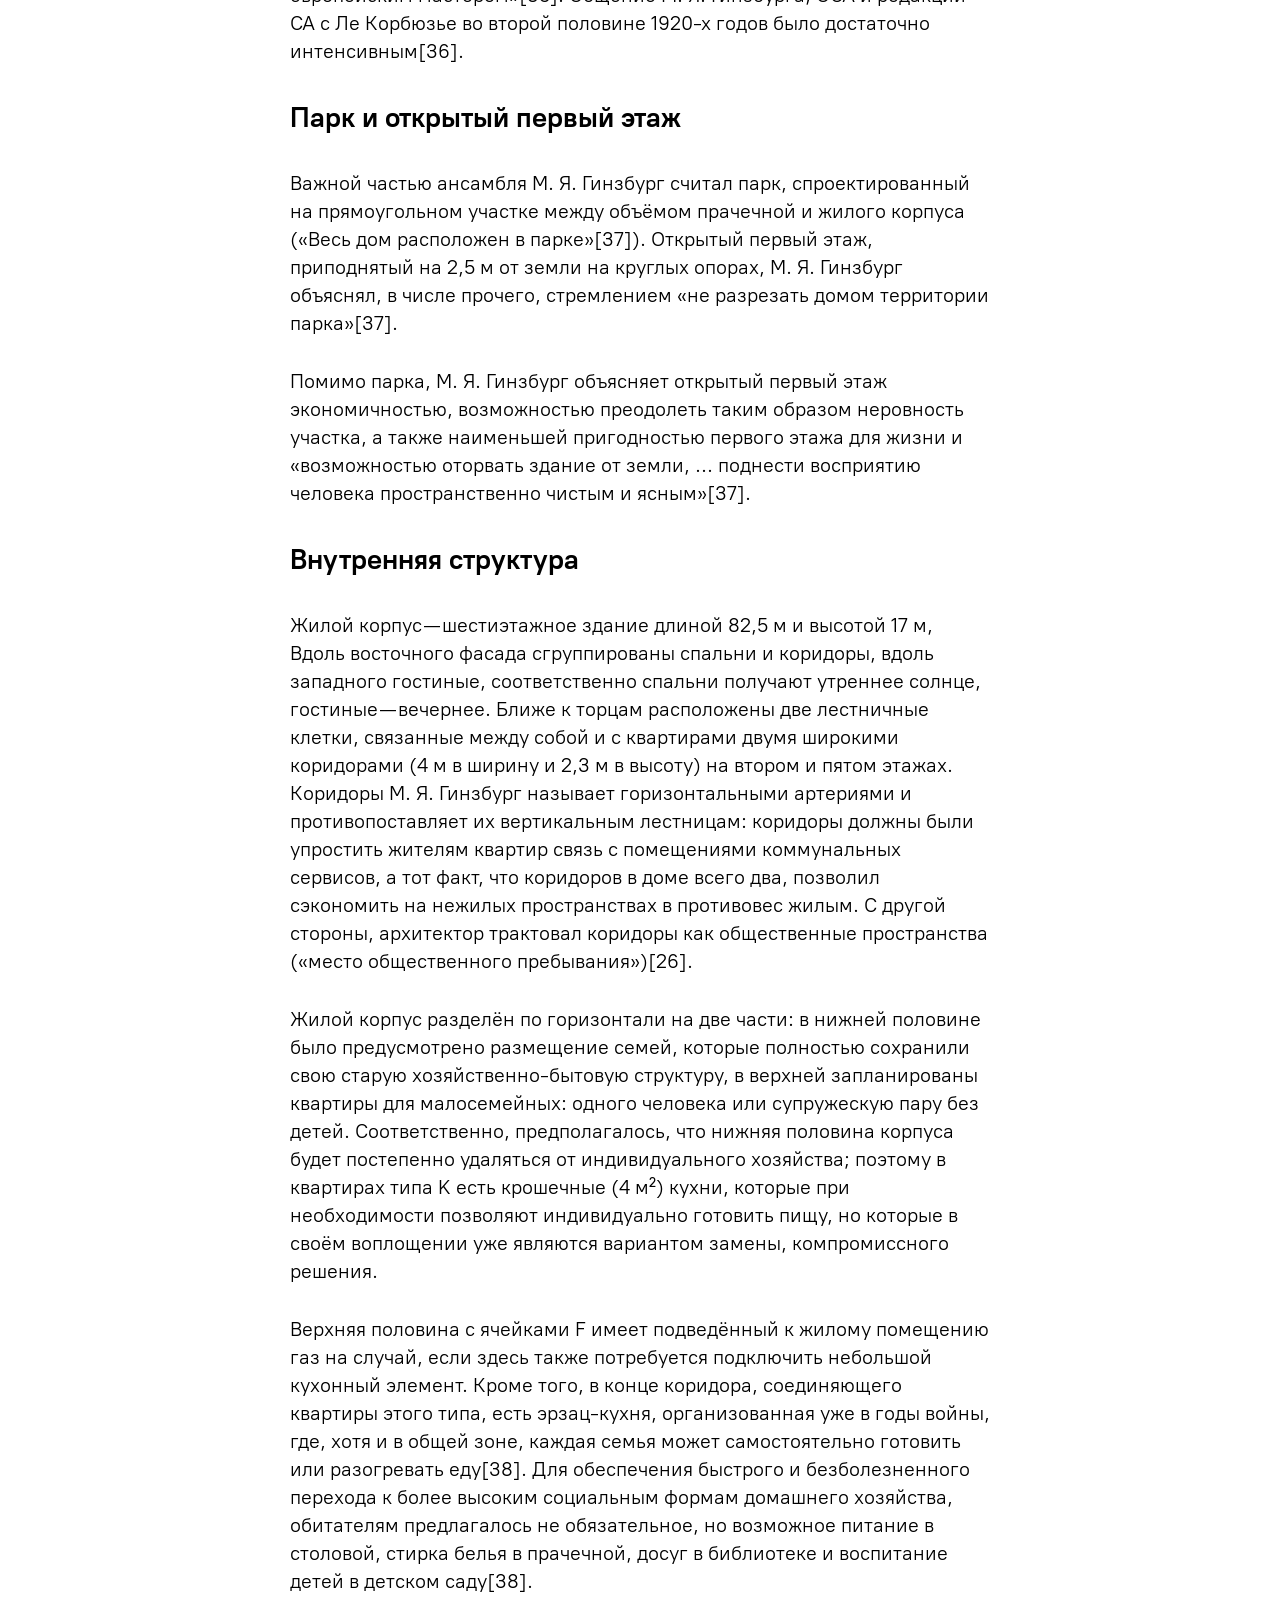
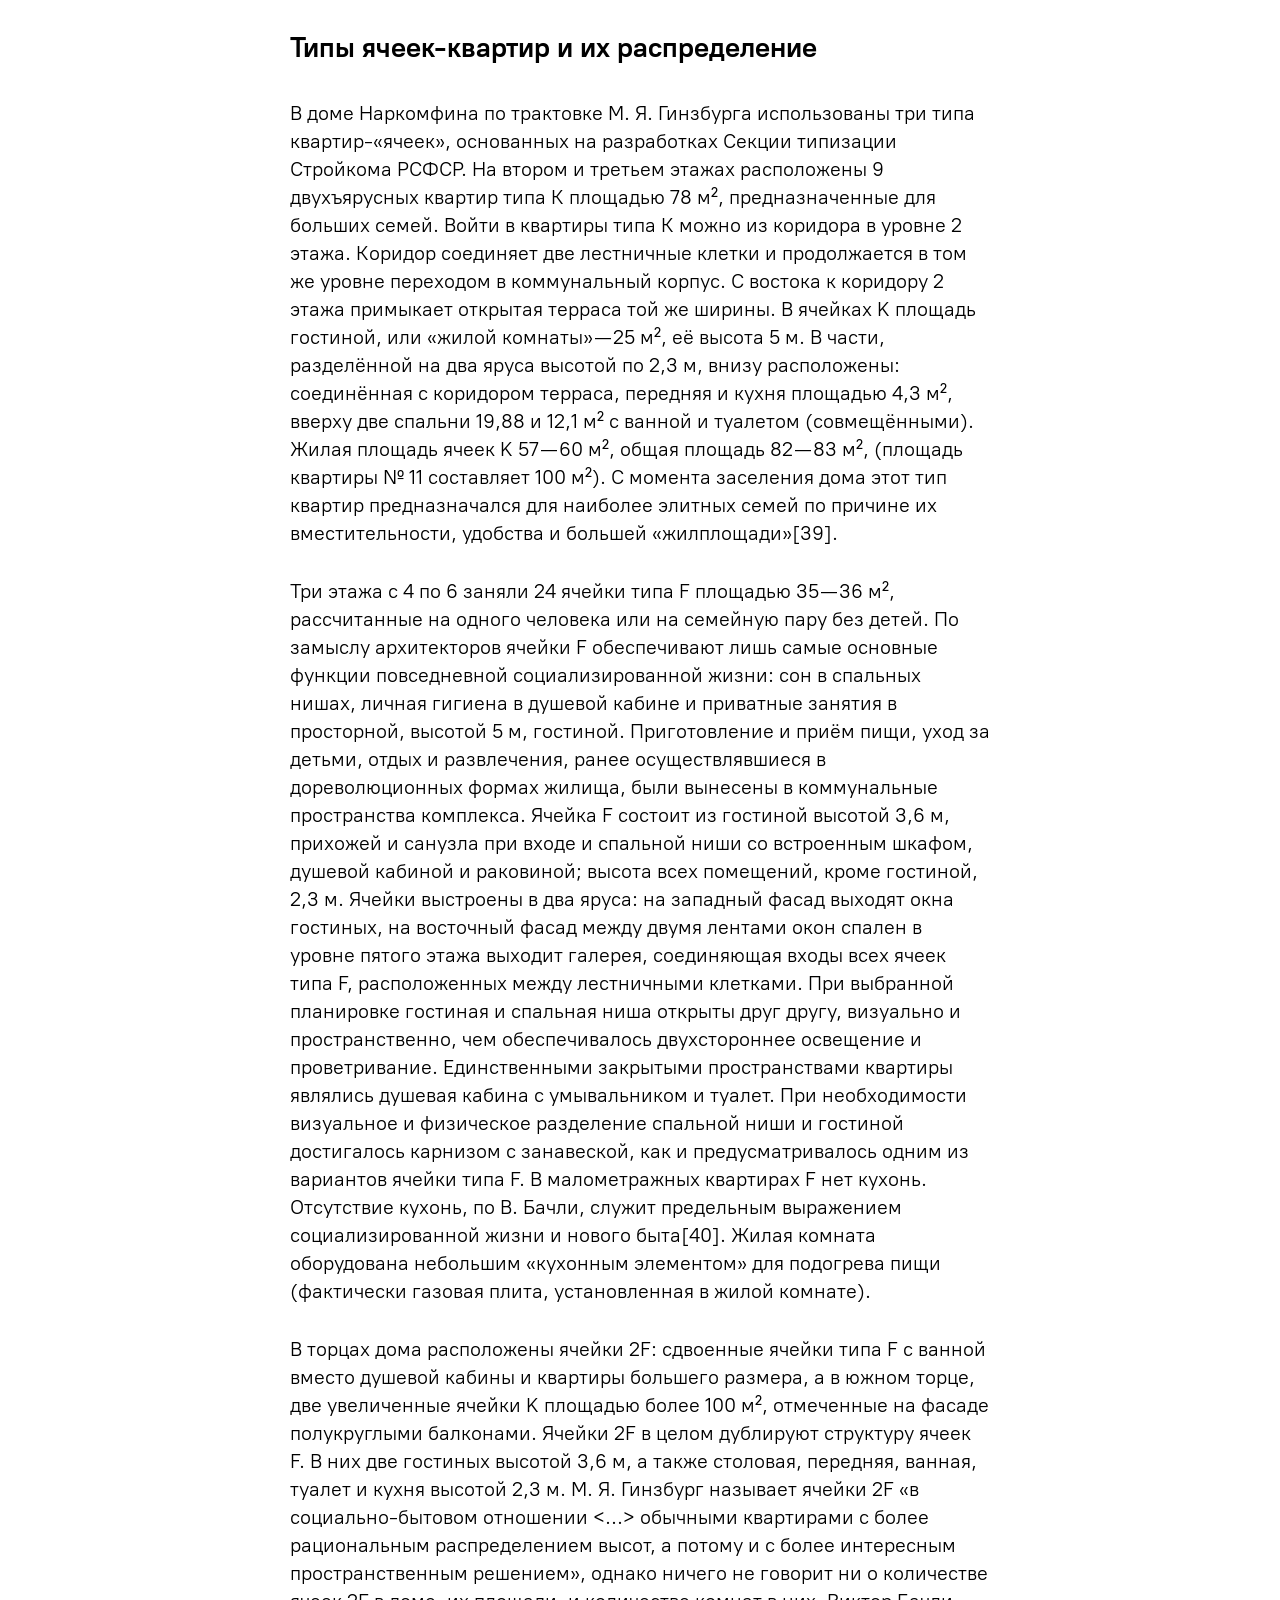
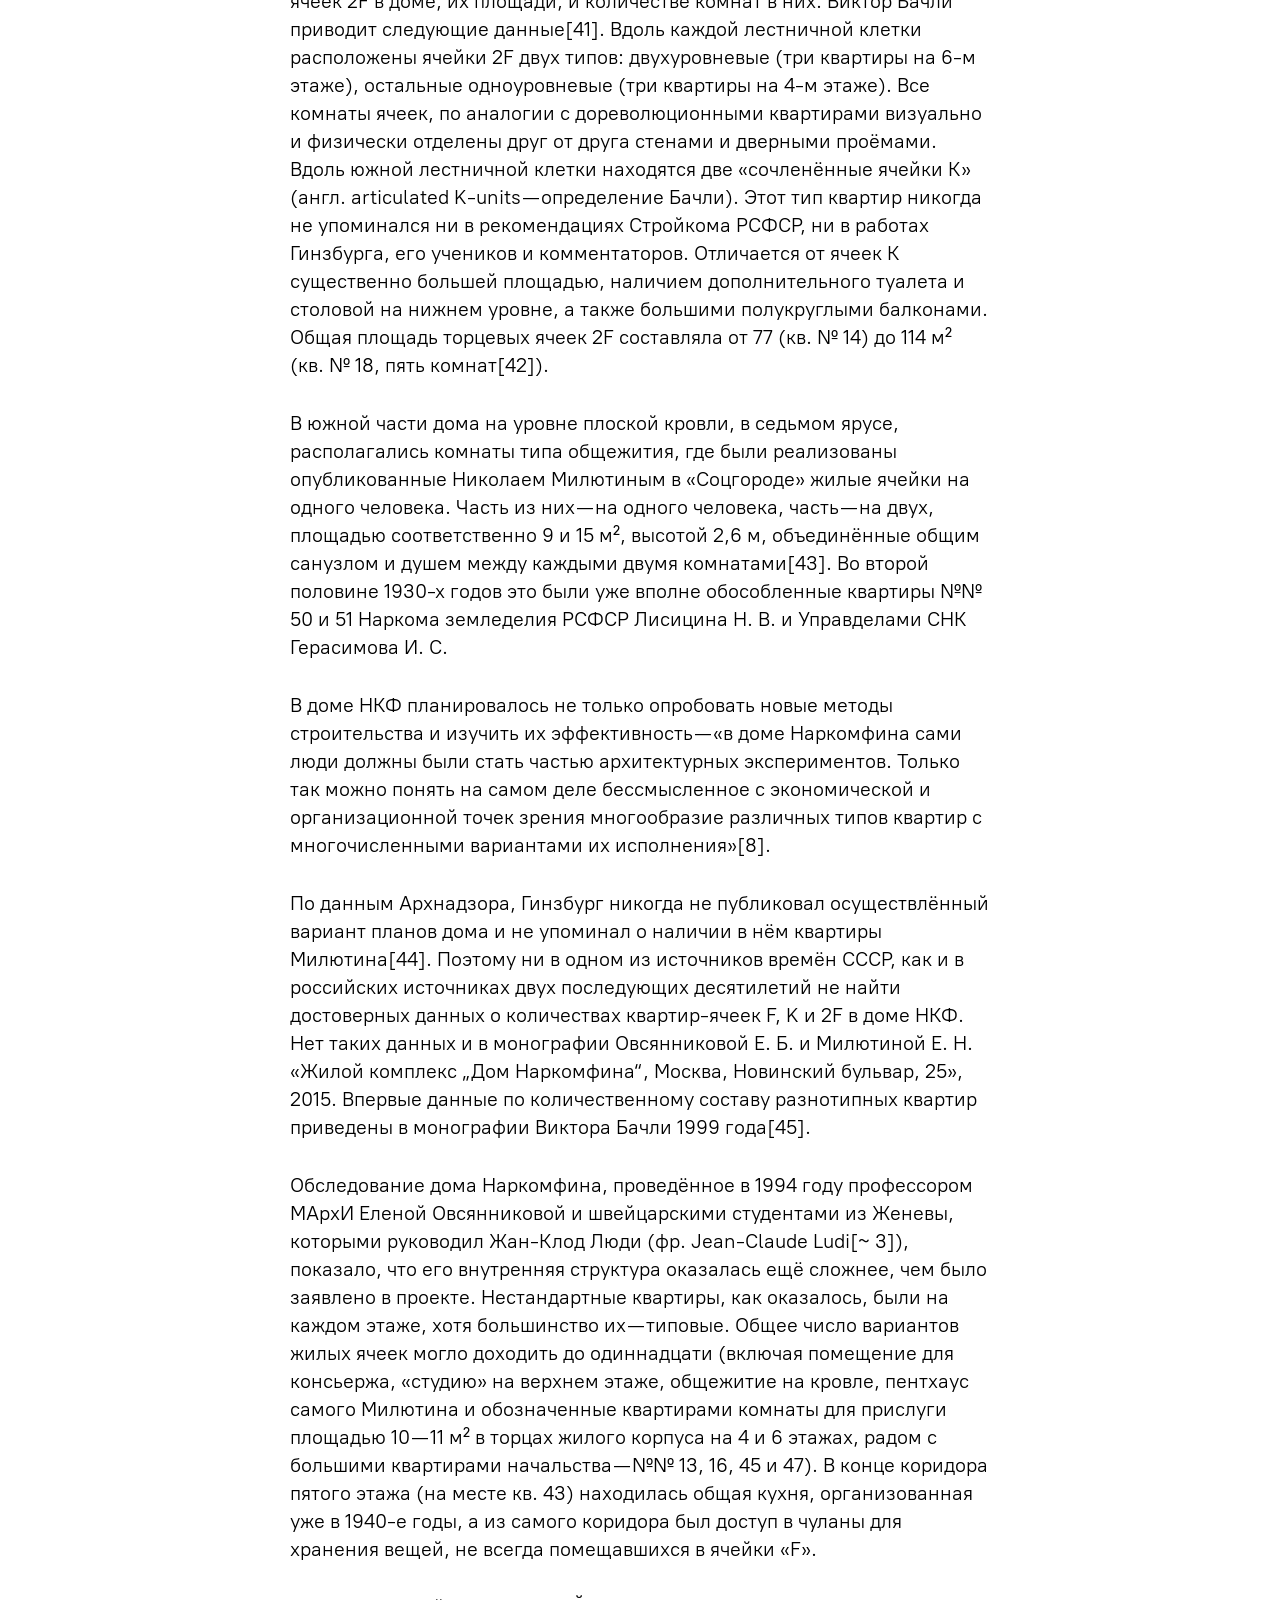
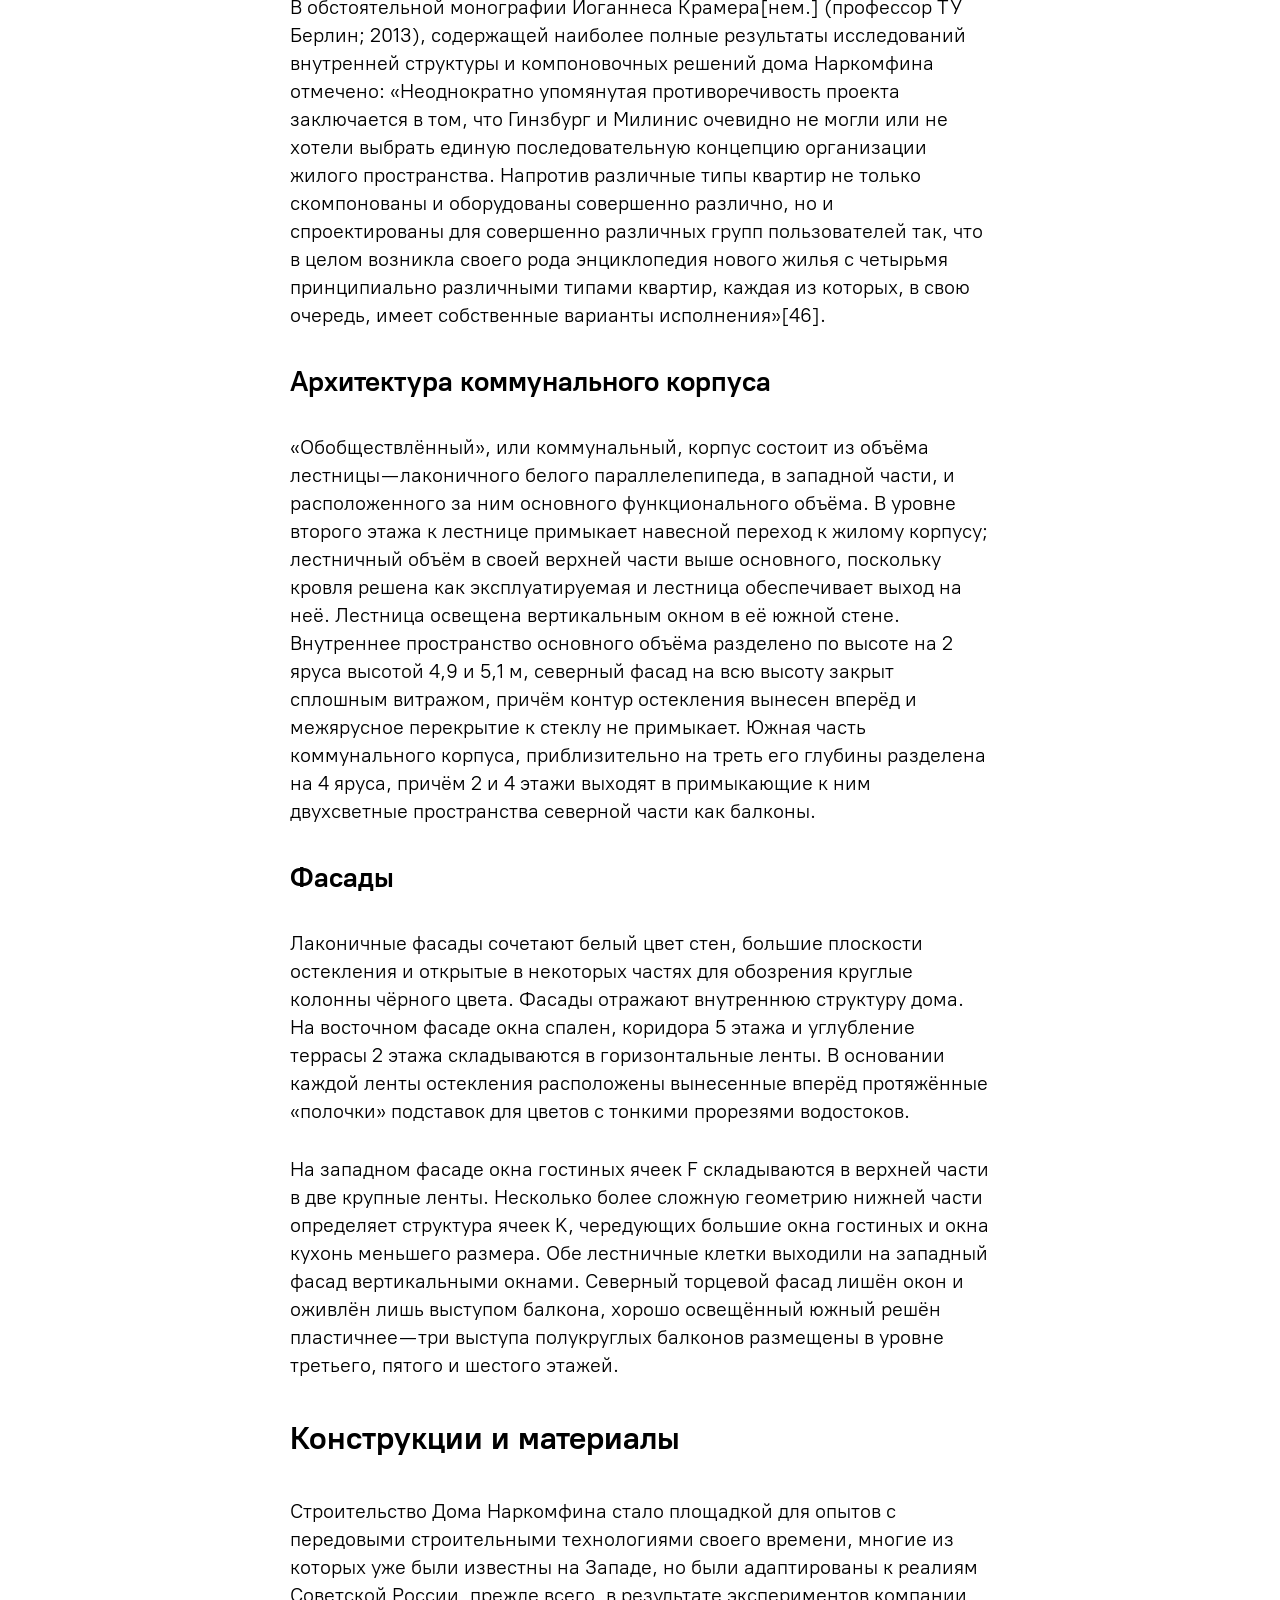
==== commit 02d069e5: "Добавила шрифты" ====
--- a/index.html
+++ b/index.html
@@ -1,34 +1,130 @@
-<!DOCTYPE html>
+<!doctype html>
 <html lang="ru">
   <head>
     <meta charset="UTF-8" />
     <meta name="viewport" content="width=device-width, initial-scale=1.0" />
     <title>домашка</title>
-    <link rel="stylesheet" href="stylesheets/style.css">
+    <link rel="stylesheet" href="stylesheets/style.css" />
   </head>
   <body>
-<nav>
-  <ul>
-    <li><a href="#1">История создания дома Наркомфина</a></li>
-    <li><a href="#2">Идеология «опытного коммунального дома переходного типа»</a></li>
-    <li><a href="#3">Участок</a></li>
-    <li><a href="#4">Состав жилого комплекса</a></li>
-    <li><a href="#5">Архитектура</a></li>
-    <li><a href="#6">Критика проекта</a></li>
-    <li><a href="#7">История эксплуатации</a></li>
-    <li><a href="#8">Новейшая история дома и реставрация</a></li>
-    <li><a href="#9">Значение проекта в исторической перспективе</a></li>
-    <li><a href="#10">Реальная жизнь в доме Наркомфина</a></li>
-  </ul>
-  <nav>
-
-
-
+    <nav class="menubar">
+      <a href="index.html">Главная</a>
+      <a href="about.html">О проекте</a>
+    </nav>
+
+    <nav class="sidebar">
+      <ul>
+        <li><a href="#1">История создания дома Наркомфина</a></li>
+        <ul>
+          <li><a href="#1_1">ОСА и Стройком</a></li>
+          <li>
+            <a href="#1_2">Сотрудничество М. Я. Гинзбурга и Н. А. Милютина</a>
+          </li>
+        </ul>
+
+        <li>
+          <a href="#2"
+            >Идеология «опытного коммунального дома переходного типа»</a
+          >
+        </li>
+        <li><a href="#3">Участок</a></li>
+        <li><a href="#4">Состав жилого комплекса</a></li>
+
+        <li><a href="#5">Архитектура</a></li>
+        <ul>
+          <li><a href="#5_1">Пространственная организация комплекса</a></li>
+          <li><a href="#5_2">Дом Наркомфина и 5 принципов Ле Корбюзье</a></li>
+          <li><a href="#5_3">Парк и открытый первый этаж</a></li>
+          <li><a href="#5_4">Внутренняя структура</a></li>
+          <li><a href="#5_5">Типы ячеек-квартир и их распределение</a></li>
+          <li><a href="#5_6">Архитектура коммунального корпуса</a></li>
+          <li><a href="#5_7">Фасады</a></li>
+          <li><a href="#5_8">Конструкции и материалы</a></li>
+          <li><a href="#5_9">Железобетонный каркас</a></li>
+          <li><a href="#5_10">Блоки Прохорова</a></li>
+          <li><a href="#5_11">Инженерные коммуникации</a></li>
+          <li><a href="#5_12">Внешние стены</a></li>
+          <li><a href="#5_13">Другие экспериментальные материалы</a></li>
+          <li><a href="#5_14">Цветочницы</a></li>
+          <li><a href="#5_15">Интерьеры</a></li>
+          <li><a href="#5_16">Освещение</a></li>
+          <li><a href="#5_17">Сдвижные окна</a></li>
+          <li><a href="#5_18">Цвет</a></li>
+        </ul>
+
+        <li><a href="#6">Критика проекта</a></li>
+
+        <ul>
+          <li><a href="#6_1">Критика с технической стороны</a></li>
+          <li><a href="#6_2">Критика с бытовой стороны</a></li>
+        </ul>
+
+        <li><a href="#7">История эксплуатации</a></li>
+        <ul>
+          <li><a href="#7_1">Развитие городского окружения</a></li>
+          <li><a href="#7_2">Перестройки</a></li>
+          <li><a href="#7_3">Причины ветхости дома</a></li>
+        </ul>
+
+        <li><a href="#8">Новейшая история дома и реставрация</a></li>
+        <ul>
+          <li>
+            <a href="#8_1"
+              >Нереализованные проекты реставрации / 1980-е — 2014</a
+            >
+          </li>
+          <li><a href="#8_2">Первый проект / конец 1980-х годов</a></li>
+          <li><a href="#8_3">Второй проект / 1990-е годы</a></li>
+          <li>
+            <a href="#8_4">Третий проект / начало 2000-х / апарт-отель</a>
+          </li>
+          <li><a href="#8_5">Эскизный проект / 2014</a></li>
+          <li>
+            <a href="#8_6">Реализованный проект реставрации / 2016—2020</a>
+          </li>
+          <li>
+            <a href="#8_7"
+              >Реставрация объемно-пространственного решения и фасадов</a
+            >
+          </li>
+          <li><a href="#8_8">Реставрация конструкций и кладки стен</a></li>
+          <li>
+            <a href="#8_9"
+              >Реставрация и замена, дополнение внутренних перегородок</a
+            >
+          </li>
+          <li><a href="#8_10">Реставрация окон и витражей</a></li>
+          <li><a href="#8_11">Реставрация кровель и парапета</a></li>
+          <li><a href="#8_12">Реставрация и приспособление интерьеров</a></li>
+          <li>
+            <a href="#8_13">Цвет: исследование и восстановление покрасок</a>
+          </li>
+          <li><a href="#8_14">Реставрация полов</a></li>
+          <li><a href="#8_15">Реставрация: издания и награды</a></li>
+        </ul>
+
+        <li><a href="#9">Значение проекта в исторической перспективе</a></li>
+
+        <ul>
+          <li>
+            <a href="#9_1"
+              >Смена приоритетов в Советской России начала 1930-х годов как
+              причина сворачивания эксперимента конструктивистов</a
+            >
+          </li>
+          <li>
+            <a href="#9_2"
+              >Дом Наркомфина в перспективе развития архитектуры модернизма</a
+            >
+          </li>
+        </ul>
+
+        <li><a href="#10">Реальная жизнь в доме Наркомфина</a></li>
+      </ul>
+    </nav>
 
     <h1>Дом Наркомфина</h1>
     <p>Материал из Википедии — свободной энциклопедии</p>
-
-    <p></p>
 
     <p>
       <b>Дом Наркомфи́на</b> — один из знаковых памятников архитектуры советского
@@ -83,12 +179,7 @@
       >, дом 25, корпус 1.
     </p>
 
-<img src="images/narkomfin.jpg" alt="фотка">
-
-
-
-
-    <p></p>
+    <img src="images/narkomfin.jpg" alt="фотка" />
 
     <p>
       С 1980-х годов дом находился в аварийном состоянии, был трижды включён в
@@ -104,8 +195,6 @@
       src="https://thumb.wikimedia.org/wikipedia/commons/thumb/3/30/Moscow%2C_Narkomfin_building_in_May_2021_03.jpg/960px-Moscow%2C_Narkomfin_building_in_May_2021_03.jpg?utm_source=ru.wikipedia.org&utm_campaign=parser&utm_content=thumbnail"
       alt="дом Наркомфи́на"
     />
-
-    <p></p>
 
     <p>
       В 2021 году Музей современного искусства «Гараж» инициировал масштабное
@@ -121,7 +210,7 @@
     <h2 id="1">История создания дома Наркомфина</h2>
     <hr />
 
-    <h1><b>ОСА и Стройком</b></h1>
+    <h1><b id="1_1">ОСА и Стройком</b></h1>
     <p>
       Дом Наркомфина, или 2-й дом Совнаркома (СНК) РСФСР, стал одним из
       экспериментальных домов, построенных по результатам теоретических
@@ -146,8 +235,6 @@
       alt="Фрагмент южного торцевого фасада"
     />
 
-    <p></p>
-
     <p>
       Учреждению секции предшествовала работа в 1928 году комиссии Стройкома по
       отбору типовых проектов жилья для строительства. Комиссия пришла к выводу,
@@ -161,8 +248,6 @@
       конкурса состоялась в июне 1927 года[10].
     </p>
 
-    <p></p>
-
     <p>
       Результаты исследования секции М. Я. Гинзбург доложил на пленуме Стройкома
       РСФСР, где было принято постановление, рекомендовавшее несколько
@@ -176,14 +261,12 @@
       строительство велось в 1929—1930 годы.
     </p>
 
-    <p></p>
-
     <p>
       С. О. Хан-Магомедов называет дом Наркомата финансов самым интересным из
       шести экспериментальных домов[2].
     </p>
 
-    <h1><b>Сотрудничество М. Я. Гинзбурга и Н. А. Милютина</b></h1>
+    <h1><b id="1_2">Сотрудничество М. Я. Гинзбурга и Н. А. Милютина</b></h1>
     <p>
       Заказчиком жилого комплекса выступал нарком финансов РСФСР (1924—1929) Н.
       А. Милютин, известный как автор схем социалистического расселения и
@@ -195,7 +278,7 @@
       воплотились при создании дома Наркомфина (Дома-парохода, или 2-го дома
       СНК).
     </p>
-    <p></p>
+
     <p>
       По теории Милютина[13], «значительное повышение жизненного уровня рабочих
       и развитие обобществлённых форм обслуживания бытовых нужд трудящихся
@@ -206,19 +289,18 @@
       и вовлечение её в производство заставляет нас ставить вопрос о всемерном
       содействии этому процессу»[14].
     </p>
-    <p></p>
+
     <p>
       Задача реализации этих принципов и была поставлена перед авторами проекта.
       Согласно Е. Милютиной, это был дом «нового быта»[15].
     </p>
-    <p></p>
+
     <p>
       Сметная стоимость строительства составила 10 млн рублей[16]. Строительство
       жилого корпуса осуществлялось под наблюдением комиссии, возглавлявшейся Н.
       А. Милютиным. Коммунальный корпус и корпус прачечной строились без
       утверждённых чертежей[17].
     </p>
-    <p></p>
 
     <h2 id="2">Идеология «опытного коммунального дома переходного типа»</h2>
 
@@ -229,8 +311,6 @@
       alt="Архитектор Моисей Гинзбург"
     />
 
-    <p></p>
-
     <p>
       Идеи, связанные с планировочной и объёмной структурой, так же как и с
       функциональным наполнением дома, изложены в публикациях журнала
@@ -238,16 +318,12 @@
       Стройкома[2], а также в его книге «Жилище»[18].
     </p>
 
-    <p></p>
-
     <p>
       Секция типизации Стройкома РСФСР ставила перед собой задачи разработки
       экономичного решения проблемы жилья без потери его качества и даже с
       повышением комфорта, в частности, благодаря естественному освещению не
       только жилых, но и подсобных зон, в т. ч. коридоров[19].
     </p>
-
-    <p></p>
 
     <p>
       Гинзбург критически оценивал так называемое моссоветовское строительство
@@ -257,18 +333,18 @@
       её оптимизации.
     </p>
 
-    <p></p>
     <p>Так М.Я. Гинзбург писал об этой работе в свой книге «Жилище»:</p>
-    <p>
-      <blockquote><i>Работа была начата с анализа ряда типов жилья в дореволюционном, так
-      называемом «доходном доме». Анализ показал, что этот тип жилья при всем
-      своем культурном убожестве и известной степени удовлетворял интересам
-      средней и мелкой буржуазии и притом давал экономический эффект более
-      высокий, чем например массовое жилищное строительство Москвы первых лет
-      после революции.</i></blockquote>
-    </p>
-
-    <p></p>
+
+    <blockquote>
+      <i
+        >Работа была начата с анализа ряда типов жилья в дореволюционном, так
+        называемом «доходном доме». Анализ показал, что этот тип жилья при всем
+        своем культурном убожестве и известной степени удовлетворял интересам
+        средней и мелкой буржуазии и притом давал экономический эффект более
+        высокий, чем например массовое жилищное строительство Москвы первых лет
+        после революции.</i
+      >
+    </blockquote>
 
     <p>
       По словам Виктора Бухли, дом Наркомфина был домом переходного типа от
@@ -277,8 +353,6 @@
       структурирован таким образом, чтобы облегчить переход индивида к полностью
       социализированной жизни (в ячейках F)[20].
     </p>
-
-    <p></p>
 
     <p>
       Авторы сохраняли объём и высоту жилых помещений, урезая как площадь, так и
@@ -293,8 +367,6 @@
       кубатуры здания к полезной площади жилых ячеек).
     </p>
 
-    <p></p>
-
     <p>
       Секция Стройкома разработала несколько типов квартир-ячеек разного
       размера, названных буквами от A до F, причём в маленьких ячейках F
@@ -306,8 +378,6 @@
       индивидуальных квартир-ячеек и коммунальных зон для постепенного перехода
       к новому коллективному образу жизни.
     </p>
-
-    <p></p>
 
     <p>
       Одной из ключевых позиций М. Я. Гинзбурга было создание изолированных
@@ -322,8 +392,6 @@
       решавшими те же задачи, — Ле Корбюзье, Эрнстом Маем, Бруно Таутом,
       Ханнесом Майером[24].
     </p>
-
-    <p></p>
 
     <p>
       В работе Секции Стройкома, как и в выступлениях М. Я. Гинзбурга,
@@ -340,21 +408,19 @@
       подчёркивает:
     </p>
 
-    <p>
-        ><blockquote><i>«мы сочли совершенно необходимым создание ряда моментов, стимулирующих
+    <blockquote>
+      <i
+        >«мы сочли совершенно необходимым создание ряда моментов, стимулирующих
         переход на более высокую форму социально-бытового уклада, но не
-        декретирующих этот переход»[26].</i></blockquote>
-    </p>
-
-    <p></p>
+        декретирующих этот переход»[26].</i
+      >
+    </blockquote>
 
     <p>
       Таким образом, называть «коммунальный дом» Наркомфина «домом-коммуной»
       принципиально неверно, так как дом Наркомфина был примером реализации идей
       противников идеологии дома-коммуны и принудительного обобществления быта.
     </p>
-
-    <p></p>
 
     <p>
       Идеологическое объяснение неизбежности массового коммунального жилья было
@@ -368,7 +434,6 @@
       о коммунальных квартирах с кухнями на несколько семей, а только об
       общежитиях с общими кухнями и ванными[~ 1].
     </p>
-    <p></p>
 
     <p>
       Однако существование концепции коммунального дома архитекторов ОСА в
@@ -381,8 +446,6 @@
       производственных процессов жилья» и называет исполненную в доме НКФ задачу
       расселения 50 семейств, «всё ещё семейств», — «узкой»[~ 2].
     </p>
-
-    <p></p>
 
     <p>
       Основной акцент архитекторы сделали на встроенную мебель и компактные
@@ -397,8 +460,6 @@
       >
     </p>
 
-    <p></p>
-
     <p>
       Рассматривая дом Наркомфина как опытный, М. Я. Гинзбург не считал его
       типовым и настаивал на том, что создание типовых проектов жилых домов —
@@ -409,8 +470,6 @@
       элементы»[31][32][уточнить].
     </p>
 
-    <p></p>
-
     <h2 id="3">Участок</h2>
 
     <hr />
@@ -425,8 +484,6 @@
       его река Пресня забрана на этом отрезке в трубу[11].
     </p>
 
-    <p></p>
-
     <h2 id="4">Состав жилого комплекса</h2>
     <hr />
     <p>
@@ -452,11 +509,9 @@
       она обслуживала жильцов в 1930-е годы).
     </p>
 
-    <p></p>
-
     <h2 id="5">Архитектура</h2>
     <hr />
-    <h1><b>Пространственная организация комплекса</b></h1>
+    <h1><b id="5_1">Пространственная организация комплекса</b></h1>
     <p>
       Основной (жилой) корпус вытянут с севера на юг с небольшим отклонением от
       меридиональной оси, в глубине участка, в 165 м от Новинского бульвара
@@ -468,9 +523,8 @@
       парка, прачечную и коммунальный корпус объединяла диагональная дорожка.
       Пройдя под жилым корпусом, можно было попасть на видовую площадку[17].
     </p>
-    <p></p>
-
-    <h1><b>Дом Наркомфина и 5 принципов Ле Корбюзье</b></h1>
+
+    <h1><b id="5_2">Дом Наркомфина и 5 принципов Ле Корбюзье</b></h1>
     <p>
       С. О. Хан-Магомедов отмечает созвучие дома Наркомфина 5 принципам Ле
       Корбюзье в целом: «здесь есть и столбы, и плоская крыша, и горизонтальные
@@ -482,9 +536,8 @@
       Я. Гинзбурга, ОСА и редакции СА с Ле Корбюзье во второй половине 1920-х
       годов было достаточно интенсивным[36].
     </p>
-    <p></p>
-
-    <h3><b>Парк и открытый первый этаж</b></h3>
+
+    <h3><b id="5_3">Парк и открытый первый этаж</b></h3>
     <p>
       Важной частью ансамбля М. Я. Гинзбург считал парк, спроектированный на
       прямоугольном участке между объёмом прачечной и жилого корпуса («Весь дом
@@ -493,8 +546,6 @@
       стремлением «не разрезать домом территории парка»[37].
     </p>
 
-    <p></p>
-
     <p>
       Помимо парка, М. Я. Гинзбург объясняет открытый первый этаж
       экономичностью, возможностью преодолеть таким образом неровность участка,
@@ -503,9 +554,7 @@
       чистым и ясным»[37].
     </p>
 
-    <p></p>
-
-    <h3><b>Внутренняя структура</b></h3>
+    <h3><b id="5_4">Внутренняя структура</b></h3>
     <p>
       Жилой корпус — шестиэтажное здание длиной 82,5 м и высотой 17 м, Вдоль
       восточного фасада сгруппированы спальни и коридоры, вдоль западного
@@ -521,8 +570,6 @@
       («место общественного пребывания»)[26].
     </p>
 
-    <p></p>
-
     <p>
       Жилой корпус разделён по горизонтали на две части: в нижней половине было
       предусмотрено размещение семей, которые полностью сохранили свою старую
@@ -535,8 +582,6 @@
       вариантом замены, компромиссного решения.
     </p>
 
-    <p></p>
-
     <p>
       Верхняя половина с ячейками F имеет подведённый к жилому помещению газ на
       случай, если здесь также потребуется подключить небольшой кухонный
@@ -549,9 +594,7 @@
       досуг в библиотеке и воспитание детей в детском саду[38].
     </p>
 
-    <p></p>
-
-    <h3><b>Типы ячеек-квартир и их распределение</b></h3>
+    <h3><b id="5_5">Типы ячеек-квартир и их распределение</b></h3>
 
     <p>
       В доме Наркомфина по трактовке М. Я. Гинзбурга использованы три типа
@@ -570,8 +613,6 @@
       тип квартир предназначался для наиболее элитных семей по причине их
       вместительности, удобства и большей «жилплощади»[39].
     </p>
-
-    <p></p>
 
     <p>
       Три этажа с 4 по 6 заняли 24 ячейки <b>типа F</b> площадью 35—36 м²,
@@ -600,8 +641,6 @@
       плита, установленная в жилой комнате).
     </p>
 
-    <p></p>
-
     <p>
       В торцах дома расположены <b>ячейки 2F</b>: сдвоенные ячейки типа F с
       ванной вместо душевой кабины и квартиры большего размера, а в южном торце,
@@ -627,8 +666,6 @@
       (кв. № 18, пять комнат[42]).
     </p>
 
-    <p></p>
-
     <p>
       В южной части дома на уровне плоской кровли, в седьмом ярусе,
       располагались комнаты типа общежития, где были реализованы опубликованные
@@ -640,8 +677,6 @@
       Управделами СНК Герасимова И. С.
     </p>
 
-    <p></p>
-
     <p>
       В доме НКФ планировалось не только опробовать новые методы строительства и
       изучить их эффективность — «в доме Наркомфина сами люди должны были стать
@@ -649,8 +684,6 @@
       бессмысленное с экономической и организационной точек зрения многообразие
       различных типов квартир с многочисленными вариантами их исполнения»[8].
     </p>
-
-    <p></p>
 
     <p>
       По данным Архнадзора, Гинзбург никогда не публиковал осуществлённый
@@ -663,8 +696,6 @@
       количественному составу разнотипных квартир приведены в монографии Виктора
       Бачли 1999 года[45].
     </p>
-
-    <p></p>
 
     <p>
       Обследование дома Наркомфина, проведённое в 1994 году профессором МАрхИ
@@ -682,8 +713,6 @@
       чуланы для хранения вещей, не всегда помещавшихся в ячейки «F».
     </p>
 
-    <p></p>
-
     <p>
       В обстоятельной монографии Йоганнеса Крамера[нем.] (профессор ТУ Берлин;
       2013), содержащей наиболее полные результаты исследований внутренней
@@ -700,9 +729,7 @@
       >[46].
     </p>
 
-    <p></p>
-
-    <h3><b>Архитектура коммунального корпуса</b></h3>
+    <h3><b id="5_6">Архитектура коммунального корпуса</b></h3>
 
     <p>
       «Обобществлённый», или коммунальный, корпус состоит из объёма лестницы —
@@ -720,9 +747,7 @@
       как балконы.
     </p>
 
-    <p></p>
-
-    <h3><b>Фасады</b></h3>
+    <h3><b id="5_7">Фасады</b></h3>
 
     <p>
       Лаконичные фасады сочетают белый цвет стен, большие плоскости остекления и
@@ -734,8 +759,6 @@
       прорезями водостоков.
     </p>
 
-    <p></p>
-
     <p>
       На западном фасаде окна гостиных ячеек F складываются в верхней части в
       две крупные ленты. Несколько более сложную геометрию нижней части
@@ -746,9 +769,7 @@
       полукруглых балконов размещены в уровне третьего, пятого и шестого этажей.
     </p>
 
-    <p></p>
-
-    <h2><b>Конструкции и материалы</b></h2>
+    <h2><b id="5_8">Конструкции и материалы</b></h2>
 
     <p>
       Строительство Дома Наркомфина стало площадкой для опытов с передовыми
@@ -759,14 +780,10 @@
       работы как в России, так и в Германии[6].
     </p>
 
-    <p></p>
-
     <p>
       По словам И. А. Казуся, «Кроме «Техбетона», в стране тогда не было другого
       коллектива, готового к реализации замысла Гинзбурга»[47].
     </p>
-
-    <p></p>
 
     <p>
       Конструктивная схема дома включает несущий монолитный железобетонный
@@ -778,17 +795,16 @@
       грунтов на конкретных участках[6].
     </p>
 
-    <p></p>
-
-    <h3><b>Железобетонный каркас</b></h3>
+    <h3><b id="5_9">Железобетонный каркас</b></h3>
 
     <p>
       Несущая конструкция всех корпусов — монолитный железобетонный каркас. Для
       армирования применялась гладкая сталь со спиральной обмоткой[5].
     </p>
 
-    <p>
-      <blockquote><i>«Статическую нагрузку несут круглые железобетонные столбы с арматурой
+    <blockquote>
+      <i
+        >«Статическую нагрузку несут круглые железобетонные столбы с арматурой
         Консидера. В поперечном направлении расстояние между осями 3,50 и 4,50
         м. В продольном направлении — 3,75 м. Столбы в продольном и поперечном
         направлении связаны железобетонными прогонами. В поперечном направлении
@@ -799,12 +815,10 @@
         из пустотелых шлакобетонных камней типа „Крестьянин“ в полтора камня с
         засыпкой между камнями 6 см шлака. Общая толщина наружных стен 36
         см»[48].
-    </i></blockquote>
-    </p>
-
-    <p></p>
-
-    <h3><b>Блоки Прохорова</b></h3>
+      </i>
+    </blockquote>
+
+    <h3><b id="5_10">Блоки Прохорова</b></h3>
     <p>
       Важным нововведением С. Л. Прохорова стало использование блоков
       «холодного» бетонитового камня с двумя крупными отверстиями: для
@@ -813,7 +827,7 @@
       канализационных, водосточных и вентиляционных каналов, размещённых внутри
       здания.
     </p>
-    <p></p>
+
     <p>
       «Холодные» блоки с двумя отверстиями М. Я. Гинзбург называет «обычными для
       немецкого бетонного строительства» (действительно, они известны, в
@@ -823,8 +837,6 @@
       куда подкладывались деревянные вкладыши для изготовления отверстий[48].
       Впоследствии они получили название «блоков Прохорова».
     </p>
-
-    <p></p>
 
     <p>
       В составе межэтажных перекрытий бетонитовые блоки чередовались с балками
@@ -837,9 +849,7 @@
       монолитной железобетонной плитой[6].
     </p>
 
-    <p></p>
-
-    <h3><b>Инженерные коммуникации</b></h3>
+    <h3><b id="5_11">Инженерные коммуникации</b></h3>
 
     <p>
       Блоки Прохорова позволили спрятать каналы канализации, водоснабжения,
@@ -854,9 +864,7 @@
       разборке и замене части стен во время реставрации[6].
     </p>
 
-    <p></p>
-
-    <h3>Внешние стены</h3>
+    <h3 id="5_12">Внешние стены</h3>
     <p>
       Каркас колонн позволил снять конструктивную нагрузку с внешних стен,
       сделав их самонесущими, и позволил использовать ленточные окна,
@@ -871,9 +879,7 @@
       чем у кирпичной стены в 2,5 кирпича[49].
     </p>
 
-    <p></p>
-
-    <h3><i>Другие экспериментальные материалы</i></h3>
+    <h3><i id="5_13">Другие экспериментальные материалы</i></h3>
 
     <p>
       Камышит и соломит, материалы, нередко упоминаемые в связи с Домом
@@ -885,7 +891,7 @@
       выходят на внешний контур, ради того, чтобы избежать возникновения
       «мостиков холода».
     </p>
-    <p></p>
+
     <p>
       Фибролит — прессованные плиты из деревянной стружки и опилок, можно
       считать предтечей современного ДСП[уточнить] или ДВП. В доме Наркомфина
@@ -895,8 +901,6 @@
       способность.
     </p>
 
-    <p></p>
-
     <p>
       Ксилолит — покрытие пола из опилок, связанных магнезитом, по
       эксплуатационным качествам аналогичен цементному наливному полу, но теплее
@@ -906,7 +910,6 @@
       применяется в интерьерах промышленных помещений.
     </p>
 
-    <p></p>
     <p>
       Плоская гольццементная кровля дома утеплена шлаком и снабжена водостоками,
       проведёнными в теле внешних стен дома, в частности, на южном торце.
@@ -914,15 +917,15 @@
       Примерно 30—35 % плиток сохранилось и законсервировано во время
       реставрации 2017—2020 годов[6].
     </p>
-    <p></p>
+
     <p>
       Технологические решения кровли с теплоизоляцией «торфоплитами» из
       прессованного торфа и гидроизоляцией битумом следовали схеме,
       разработанной ведущим германским специалистом по плоским крышам Эрнстом
       Маем.
     </p>
-    <p></p>
-    <h3><b>Цветочницы</b></h3>
+
+    <h3><b id="5_14">Цветочницы</b></h3>
 
     <p>
       Ленты цветочниц на восточном фасаде — характерный элемент архитектуры
@@ -935,16 +938,16 @@
       решения «ленточного» фасада и находит аналогии на фасадах других зданий
       периода авангарда.
     </p>
-    <p></p>
+
     <p>
       Согласно замыслу, землю насыпали прямо в цветочницы, а вода полива
       отводилась через дренажные отверстия на их внешней стороне. В 1950-е —
       1960-е годы отверстия заделали, вода стала попадать в трещины между
       штукатуркой и кладкой стен и вызвала разрушение их поверхности.
     </p>
-    <p></p>
-    <h2><b>Интерьеры</b></h2>
-    <h3>Освещение</h3>
+
+    <h2><b id="5_15">Интерьеры</b></h2>
+    <h3 id="5_16">Освещение</h3>
     <p>
       Архитекторы дома Наркомфина уделяли большое внимание освещённости
       внутренних пространств. «Лучшей системой», зрительно расширяющей
@@ -957,9 +960,7 @@
       витража коммунального корпуса[50].
     </p>
 
-    <p></p>
-
-    <h3><b>Сдвижные окна</b></h3>
+    <h3><b id="5_17">Сдвижные окна</b></h3>
     <p>
       Одно из нововведений дома Наркомфина — окна, скользящие по направляющим,
       сходные с изобретёнными Ле Корбюзье и Пьером Жаннере. Они были
@@ -973,9 +974,7 @@
       выполнены из некрашеного дуба.
     </p>
 
-    <p></p>
-
-    <h3><b>Цвет</b></h3>
+    <h3><b id="5_18">Цвет</b></h3>
     <p>
       Эксперименты с цветом в доме Наркомфина стали продолжением опытов, начатых
       М. Я. Гинзбургом в архитектурной комнате бывшего МВТУ (ныне МГТУ им. Н. Э.
@@ -993,7 +992,7 @@
       голубоватого и зеленоватого оттенков[~ 4]. В обоих случаях была выбрана
       менее интенсивная гамма, чем в опыте с комнатой МВТУ.
     </p>
-    <p></p>
+
     <p>
       «Опыты показали, что тёплая гамма пространственно ограничивает объём:
       холодная же, наоборот, как бы расширяет помещение», — пишет М. Я.
@@ -1003,8 +1002,6 @@
       более яркий тон в окраске квартир дома Наркомфина применялся именно на
       потолках[55].
     </p>
-
-    <p></p>
 
     <h2 id="6">Критика проекта</h2>
 
@@ -1019,7 +1016,7 @@
       типа «эксперимент», «экспериментальный», «переходного типа» и тому
       подобной[~ 6].
     </p>
-    <h1><b>Критика с технической стороны</b></h1>
+    <h1><b id="6_1">Критика с технической стороны</b></h1>
 
     <p>
       Согласно результатам реставрационных исследований 2016—2020 годов,
@@ -1033,7 +1030,7 @@
       фасаде произошли из-за лопнувшей внутри стены трубы ливневого стока,
       замерзшей из-за того, что дом не обогревался зимой в достаточной мере.
     </p>
-    <p></p>
+
     <p>
       Представление о том, что дом «построен из камышита», категорически
       неверно, так как камышит — экспериментальный материал, предшественник
@@ -1046,7 +1043,6 @@
       результатам исследований оказались наделены большим запасом прочности, они
       соответствуют современным, более жёстким нормативам[5].
     </p>
-    <p></p>
 
     <p>
       Критический настрой полемических публикаций 1990-х — 2000-х был, вероятно,
@@ -1059,9 +1055,7 @@
       объективности, как успехи, так и неудачи проекта и его реализации.
     </p>
 
-    <p></p>
-
-    <h1><b>Критика с бытовой стороны</b></h1>
+    <h1><b id="6_2">Критика с бытовой стороны</b></h1>
 
     <p>
       Подобно тому, как критика технических особенностей постройки была во
@@ -1075,7 +1069,7 @@
       пространстве квартиры и коммуникации в общественных пространствах галерей
       и столовой.
     </p>
-    <p></p>
+
     <p>
       Кроме того,<i
         >«довольно быстро выяснилось, что номенклатурная элита не готова жить по
@@ -1084,7 +1078,7 @@
       домохозяйств (семей) дома Наркомфина содержала домработницу и не
       показывала желания социализироваться[61].
     </p>
-    <p></p>
+
     <p>
       Столовая в коммунальном корпусе не заработала как общественное
       пространство, хотя долгое время в ней готовили еду на вынос, чем активно
@@ -1093,22 +1087,17 @@
       дальнейшем — под конструкторское бюро.
     </p>
 
-    <p></p>
     <p>
       Идущую вдоль нижнего коридора галерею, предназначенную для встреч и
       общения, быстро превратили в места для сушки белья, позднее — в
       индивидуальные кладовки; терраса с садом на крыше не была достроена (?).
     </p>
 
-    <p></p>
-
     <p>
       Успешно функционировали только два коммунальных хозяйственно-бытовых
       учреждения: прачечная в отдельном малом корпусе ближе к Садовому кольцу и
       детский сад в коммунальном корпусе. Но и они во время войны были закрыты.
     </p>
-
-    <p></p>
 
     <p>
       Авторы монографии советского периода (1986), посвящённой Дому Наркомфина,
@@ -1134,7 +1123,7 @@
         левацкие и троцкистские»</i
       >[56].
     </p>
-    <p></p>
+
     <p>
       По словам современного автора, искусствоведа, проживавшего в доме
       Наркомфина, «местные жители, владельцы ячеек, наследники номенклатурных
@@ -1144,11 +1133,10 @@
       современном ключе, обеспечив жителей дома сервисом, необходимым для работы
       и досуга.
     </p>
-    <p></p>
 
     <h2 id="7">История эксплуатации</h2>
     <hr />
-    <h2><b>Развитие городского окружения</b></h2>
+    <h2><b id="7_1">Развитие городского окружения</b></h2>
 
     <p>
       В 1933—1935 году на территории, первоначально предназначавшейся для
@@ -1162,9 +1150,6 @@
       экспериментальное жильё переходного типа, соединяющее индивидуальные
       квартиры с элементами коллективного быта.[65]
     </p>
-
-    <p></p>
-    <p></p>
 
     <p>
       В итоге сохранение усадебных построек по линии Новинского бульвара, а
@@ -1189,8 +1174,6 @@
       после войны перешедшая в ведомственное подчинение.
     </p>
 
-    <p></p>
-
     <p>
       К началу 1940-х годов участок вдоль северной границы территории жилого
       комплекса (за дворовым фасадом корпуса прачечной во всю его длину, и в
@@ -1204,7 +1187,7 @@
       архитектурной доминантой Краснопресненского района.
     </p>
 
-    <h2><b>Перестройки</b></h2>
+    <h2><b id="7_2">Перестройки</b></h2>
 
     <p>
       С середины 1930-х годов дом № 25, корп. 1 стоял на балансе Совета народных
@@ -1213,14 +1196,14 @@
       общегородское подчинение (в ЖЭК-6). Коммунальный блок остался на балансе
       Совмина РСФСР и выполнял функцию типографии.
     </p>
-    <p></p>
+
     <p>
       В процессе строительства в выходящем на кровлю объёме, предназначенном для
       вентиляционной камеры, разместилась двухуровневая квартира-«пентхаус»
       министра финансов Николая Милютина, спроектированная им для своей семьи с
       согласия М. Гинзбурга[68][~ 7].
     </p>
-    <p></p>
+
     <p>
       Поскольку отдельно стоящее здание детского сада и яслей не было построено,
       значительную часть коммунального корпуса отдали под детский сад. Из
@@ -1232,7 +1215,7 @@
       двухсветных залов. Они были приспособлены вначале под типографию, а в
       дальнейшем — под конструкторское бюро.
     </p>
-    <p></p>
+
     <p>
       Идущую вдоль нижнего коридора галерею, предназначенную для встреч и
       общения, жильцы коммунальных квартир постепенно превратили в
@@ -1249,8 +1232,6 @@
       уменьшении площади ванных комнат[73].
     </p>
 
-    <p></p>
-
     <p>
       К 1936 году ввиду острого дефицита жилья пролёты между столбами-опорами
       первого этажа были застроены, здесь были размещены дополнительные шесть
@@ -1261,7 +1242,7 @@
       и отдельные кухню, ванную комнату и туалет. Бачли называет их вполне
       сталинскими квартирами.
     </p>
-    <p></p>
+
     <p>
       После репрессий 1937—1938 годов небольшие комнаты-квартиры №№ 13, 16, 45,
       47 и большая квартира 43 семьи репрессированного Д. З. Лебедя (стала
@@ -1271,7 +1252,7 @@
       проходы, а сами комнаты таким образом были включены в их состав (№№ 13,
       16, 45 и 47).
     </p>
-    <p></p>
+
     <p>
       К началу 1990-х годов из двадцати четырёх ячеек F сохранили оригинальную
       планировку лишь четыре ячейки-квартиры, в которых дифференциация
@@ -1280,7 +1261,7 @@
       была выполнена сегментация объёма посредством возведения стены с дверью,
       чем обеспечивалось создание полностью изолированной спальной комнаты.
     </p>
-    <p></p>
+
     <p>
       После войны в северной части цокольного этажа было организовано служебное
       общежитие (до войны это была отдельная квартира на одну семью, глава
@@ -1291,7 +1272,7 @@
       дома пристроена лифтовая шахта, соединённая переходами с основной
       лестницей и примыкающая вплотную к вытяжной трубе котельной.
     </p>
-    <p></p>
+
     <p>
       Практически все трёхкомнатные квартиры нижних этажей превратились в
       коммунальные, к чему не были приспособлены; минимальные размеры кухонь и
@@ -1302,7 +1283,7 @@
       располагались спальни) гроб с телом умершего, и покойника приходилось
       выносить на руках.
     </p>
-    <p></p>
+
     <p>
       Как пишет в своих воспоминаниях о Доме Наркомфина Екатерина Милютина,
       «квартиры для одиночек заселили семьями, семейные сделали коммунальными.
@@ -1312,15 +1293,13 @@
       она постепенно перестала обслуживать жильцов. В конце концов дом передали
       в ЖЭК, покрасили немыслимой жёлтой краской и перестали ремонтировать»[77].
     </p>
-    <p></p>
+
     <p>
       По состоянию на начало 1960-х годов в доме насчитывалось 58 квартир со 178
       жителями[78].
     </p>
 
-    <p></p>
-
-    <h2><b>Причины ветхости дома</b></h2>
+    <h2><b id="7_3">Причины ветхости дома</b></h2>
     <p>
       За все годы существования дома не было выполнено ни одного капитального
       ремонта. В конце 1970-х власти Москвы собирались сделать капремонт, для
@@ -1335,7 +1314,7 @@
       сдана в аренду под мастерские либо жилые помещения, которые в основном
       заняла «творческая молодёжь», небезразличная к архитектурному шедевру[62].
     </p>
-    <p></p>
+
     <p>
       Отсутствие капитального ремонта дома (помимо окраски фасадов) объясняется
       тем, что дом оказался неремонтопригодным — после войны 1941—1945 годов в
@@ -1345,7 +1324,7 @@
       обнаружены в цюрихском архиве Ле Корбюзье»[35]. Фиксационные чертежи
       здания также нашлись в 2012 году в семейном архиве А. Гинзбурга[85].
     </p>
-    <p></p>
+
     <p>
       Долгое время в публичном пространстве отсутствовала как информация о
       причинах бедственного положения дома Наркомфина, так и о не решавшейся на
@@ -1361,10 +1340,9 @@
 
     <h2 id="8">Новейшая история дома и реставрация</h2>
     <hr />
-    <h2><b>Нереализованные проекты реставрации / 1980-е — 2014</b></h2>
-
-    <p></p>
-    <h3><b>Первый проект / конец 1980-х годов</b></h3>
+    <h2><b id="8_1">Нереализованные проекты реставрации / 1980-е — 2014</b></h2>
+
+    <h3><b id="8_2">Первый проект / конец 1980-х годов</b></h3>
 
     <p>
       С 1985 года сын Моисея Гинзбурга, архитектор Владимир Гинзбург стал
@@ -1375,7 +1353,7 @@
       эксплуатации, но сохранял значительный объем подлинных элементов и его
       состояние было в целом удовлетворительным.
     </p>
-    <p></p>
+
     <p>
       В 1986 году Владимир Гинзбург совместно с Никитой Кострикиным разработал,
       по заданию Союза архитекторов СССР, первый проект реставрации дома
@@ -1384,9 +1362,7 @@
       политической ситуации в стране.
     </p>
 
-    <p></p>
-
-    <h3><b>Второй проект / 1990-е годы</b></h3>
+    <h3><b id="8_3">Второй проект / 1990-е годы</b></h3>
     <p>
       Второй проект разработан Владимиром Гинзбургом совместно с его сыном
       Алексеем, внуком Моисея Гинзбурга, по заказу американского инвестора в
@@ -1398,8 +1374,7 @@
       категории «Проект».
     </p>
 
-    <p></p>
-    <h3><b>Третий проект / начало 2000-х / апарт-отель</b></h3>
+    <h3><b id="8_4">Третий проект / начало 2000-х / апарт-отель</b></h3>
 
     <p>
       В начале 2000-х годов в мастерской Алексея Гинзбурга по заказу нового
@@ -1409,23 +1384,21 @@
       корректироваться в сторону гостиницы с рестораном на месте квартиры
       наркома Милютина. Работы не были начаты.
     </p>
-    <p></p>
+
     <p>
       На протяжении 2000-х – начала 2010-х многие квартиры в Доме Наркомфина в
       основном сдавались в аренду, их многократно ремонтировали, что
       способствовало уничтожению оставшихся подлинных элементов памятника.
     </p>
-    <p></p>
-    <h3><b>Эскизный проект / 2014</b></h3>
+
+    <h3><b id="8_5">Эскизный проект / 2014</b></h3>
 
     <p>
       В 2014 появился еще один эскизный проект реставрации, разработанный
       Kleinewelt Architekten по заказу Группы «Коперник».
     </p>
 
-    <p></p>
-
-    <h2><b>Реализованный проект реставрации / 2016—2020</b></h2>
+    <h2><b id="8_6">Реализованный проект реставрации / 2016—2020</b></h2>
 
     <p>
       В 2016 году девелоперской компанией «Лига прав» были выкуплены все
@@ -1440,9 +1413,9 @@
       10024] и фотографиях, как зафиксировавших процесс строительства 1930-х
       гг., так и более поздних.
     </p>
-    <p></p>
+
     <p>Результаты исследования и реставрации опубликованы[5][6].</p>
-    <p></p>
+
     <p>
       Автор реставрации Алексей Гинзбург описывает методику, выработанную для
       дома Наркомфина, как трехчастную. Во-первых, каждый элемент дома
@@ -1454,7 +1427,7 @@
       некоторого числа утраченных элементов изначальный замысел был бы искажен»,
       — поясняют свою позицию авторы проекта реставрации.
     </p>
-    <p></p>
+
     <p>
       И наконец, новые элементы, необходимые для функционирования дома в
       современных условиях, не стилизовали под 1930-е годы, а выбирали для них
@@ -1467,7 +1440,6 @@
       продолжающие и развивающие инновационные поиски Моисея Гинзбурга.
     </p>
 
-    <p></p>
     <h3>
       <b><i>Алексей Гинзбург:</i></b>
     </h3>
@@ -1479,7 +1451,6 @@
       мы узнали о Доме Наркомфина больше, чем за все предыдущие годы»[5].
     </p>
 
-    <p></p>
     <h3><b>Реставрация объемно-пространственного решения и фасадов</b></h3>
     <p>
       Важным результатом реставрации стала расчистка застроенных в 1960-е годы
@@ -1495,7 +1466,7 @@
       устроенный после войны под землей перед коммунальным корпусом, был
       сохранен и используется как техническое помещение.
     </p>
-    <p></p>
+
     <p>
       По следам конструкций на потолке архитекторы восстановили уничтоженное при
       застройке первого этажа полукруглое завершение, повторяющее решение
@@ -1513,7 +1484,6 @@
       витража, освещающего северную стену; такой витраж существовал в
       первоначальном проекте М. Я. Гинзбурга.
     </p>
-    <p></p>
 
     <h3><b>Реставрация конструкций и кладки стен</b></h3>
     <p>
@@ -1526,7 +1496,7 @@
       его качество соответствует высокому классу: от B15 до B30, бетон устойчив
       к холоду и пригоден для высокопрочного строительства.
     </p>
-    <p></p>
+
     <p>
       О прочности дома также говорит то, что только 2 из 70 несущих колонн
       утратили несущую способность из-за неправильной эксплуатации и протечек в
@@ -1537,7 +1507,7 @@
       коллектора. Он был исправлен через включение в конструктивную схему дома
       шахты нового лифта.
     </p>
-    <p></p>
+
     <p>
       Общий объем кладки стен, который потребовал вычинки в ходе реставрации —
       5-10 %. Для докомпоновок в утраченных местах был ливневого стока при
@@ -1548,7 +1518,6 @@
       Сергея Прохорова, из цемента с наполнителем из керамзита мелкой фракции.
     </p>
 
-    <p></p>
     <p>
       Одно из самых значительных повреждений произошло на южном фасаде, где в
       процессе эксплуатации лопнула труба ливневого стока, размещенная внутри
@@ -1557,7 +1526,6 @@
       на нее и дополнив подогревом.
     </p>
 
-    <p></p>
     <p>
       Восточный фасад существенно пострадал из-за заделки в 1950-е — 1960-е годы
       дренажных щелей, первоначально служивших для отвода воды. Реставраторы
@@ -1571,7 +1539,7 @@
       фасада, поэтому важно, чтобы через некоторое время в них действительно
       появились живые цветы и трава».
     </p>
-    <p></p>
+
     <h3><b>Реставрация и замена, дополнение внутренних перегородок</b></h3>
     <p>
       Для замены полностью деформировавшихся фибролитовых внутристенных
@@ -1579,13 +1547,12 @@
       мм. Слой штукатурки на перегородках уменьшили до 5-10 мм, толщину всей
       перегородки до 100 мм.
     </p>
-    <p></p>
+
     <p>
       Звукоизоляции в доме Наркомфина первоначально не было. При приспособлении
       к межквартирным перегородкам добавили слой звукоизолирующего материала
       толщиной 5 мм.
     </p>
-    <p></p>
 
     <h3><b>Реставрация окон и витражей</b></h3>
     <p>
@@ -1605,7 +1572,6 @@
       для дома Наркомфина.
     </p>
 
-    <p></p>
     <p>
       Подлинные прижимные анкерные пластины, обеспечивавшие очень плотное
       прилегание створок к рамам, установили, в основном, на 1 и 2 этажах. Не
@@ -1615,7 +1581,7 @@
       конструкция более долговечна) и с возможностью регулировки в узлах
       крепления. Такие элементы установили во всех остальных окнах.
     </p>
-    <p></p>
+
     <p>
       Часть бетонных рам восточного фасада сохранена, часть докомпонована.
       Бетонные рамы жилых помещений по настоянию девелопера из-за опасения
@@ -1626,7 +1592,7 @@
       лестницы, считавшиеся деревянными, первоначально были бетонными. Для
       витража изготовлена бетонная рама.
     </p>
-    <p></p>
+
     <p>
       В процессе эксплуатации двусветных зала коммунального корпуса были
       разделены на этажи перекрытием, нижняя часть северного витража разобрана и
@@ -1647,8 +1613,6 @@
       цвет. Восстановлением витража занимался инженер Игорь Сафронов.
     </p>
 
-    <p></p>
-
     <h3><b>Реставрация кровель и парапета</b></h3>
     <p>
       Плиты покрытия утепленной шлаком гольц-цементной кровли дома Наркомфина
@@ -1665,8 +1629,6 @@
       тонкими швами.
     </p>
 
-    <p></p>
-
     <p>
       На бетонном парапете, который обходит здание по периметру, под слоем
       кровельного железа и досок были обнаружены пазы креплений ограждения из
@@ -1676,8 +1638,6 @@
       солнцезащитной конструкции, реставраторы отказались, поскольку не было
       обнаружено место его крепления.
     </p>
-
-    <p></p>
 
     <h3><b>Реставрация и приспособление интерьеров</b></h3>
     <p>
@@ -1690,7 +1650,7 @@
       докомпоновали историческим методом с использованием нагелей и заглушек,
       покрыли защитным лаком.
     </p>
-    <p></p>
+
     <p>
       Первоначальные планировки квартир были в значительной части воссозданы с
       поправкой на ряд корректировок. В больших ячейках типа К кухня-ниша была
@@ -1704,7 +1664,6 @@
       два гостиничных номера.
     </p>
 
-    <p></p>
     <p>
       В своем подходе к интерьерам квартир авторы называют важным отказ от
       стилизации под 1930-е годы. Мебель, предложенную Эль Лисицким для дома
@@ -1722,7 +1681,6 @@
       гипсокартона.
     </p>
 
-    <p></p>
     <h3><b>Цвет: исследование и восстановление покрасок</b></h3>
 
     <p>
@@ -1745,7 +1703,7 @@
       сажа добавлялись в незначительных количествах в серо-голубые и
       серо-зеленые оттенки.
     </p>
-    <p></p>
+
     <p>
       В общественных зонах дома цветовое решение восстановлено полностью, в
       большей части жилых помещений по просьбе девелопера была применена
@@ -1753,7 +1711,6 @@
       фасадах. Однако в 15 жилых ячейках, включая квартиру Милютина,
       оригинальную покраску восстановили.
     </p>
-    <p></p>
 
     <p>
       В коммунальном корпусе пробы показали 7 красочных слоев поверх
@@ -1772,7 +1729,7 @@
       2 Андрей Романовский, Евгения Зорина, Лариса Янова и их студенты в рамках
       летней практики[5].
     </p>
-    <p></p>
+
     <h3><b>Реставрация полов</b></h3>
     <p>
       Ксилолит, утраченный практически во всех жилых ячейках, в нескольких из
@@ -1786,14 +1743,14 @@
       кварцевым песком, но без опилок. Сохранено несколько оригинальных
       фрагментов, визуально отделенных от воссозданной поверхности.
     </p>
-    <p></p>
+
     <p>
       Ксилолитовое покрытие хорошо сохранилось и было законсервировано с
       использованием того же магнезиево-песчаного состава на полу первого этажа
       коммунального корпуса, где сохранились также сделанные из ксилолита
       поручни лестниц (в доме поручни деревянные)[5].
     </p>
-    <p></p>
+
     <h3><b>Реставрация: издания и награды</b></h3>
     <p>
       Результатом реставрации, которая была завершена в 2020 году, стала
@@ -1806,7 +1763,7 @@
       Архнаследие-2021, гран-при Московской Арт-премии 2021 и премией мэра
       Москвы за лучший реализованный объект 2021 года в области реставрации.
     </p>
-    <p></p>
+
     <p>
       В 2021 году Музей современного искусства «Гараж» совместно с издательством
       Strelka Press осуществил переиздание книги архитектора Дома Наркомфина
@@ -1815,8 +1772,6 @@
       жильцов дома, патронов Музея и владельцев карт GARAGE доступно кафе Дома
       Наркомфина, а на первом этаже жилого корпуса открылся книжный магазин.[7]
     </p>
-
-    <p></p>
 
     <h2 id="9">Значение проекта в исторической перспективе</h2>
     <hr />
@@ -1843,14 +1798,12 @@
       к книге «Жилище», изданной в 1934 году, М.Я. Гинзбург оговаривается, что
       текст написан в 1932, а с тех пор «многое изменилось».
     </p>
-    <p></p>
 
     <img
       src="https://thumb.wikimedia.org/wikipedia/commons/thumb/e/e1/Narkomfin_building_2020-07.jpg/960px-Narkomfin_building_2020-07.jpg?utm_source=ru.wikipedia.org&utm_campaign=parser&utm_content=thumbnail"
       alt="Западный фасад отреставрированного дома Наркомфина, 2020 год"
     />
 
-    <p></p>
     <p>
       В 1934 году был построен дом на Моховой Ивана Жолтовского, названный на
       страницах журнала «Архитектура СССР» «гвоздем в гроб конструктивизма». Дом
@@ -1865,7 +1818,7 @@
       малометражных квартир, ни в части организации коммунального обслуживания
       жителей домов, ни в части применения новой строительной техники»[59].
     </p>
-    <p></p>
+
     <h2><b>Дом Наркомфина в перспективе развития архитектуры модернизма</b></h2>
     <p>
       Тем не менее, несмотря на то, что в глазах советского руководства
@@ -1877,7 +1830,7 @@
       инициативы поддерживал и стимулировал CIAM – Международный конгресс
       современных архитекторов[92].
     </p>
-    <p></p>
+
     <p>
       История отношений Ле Корбюзье и конструктивистов ОСА не была простой[93],
       однако с начала 1926 года Ле Корбюзье присутствует в списке зарубежных
@@ -1898,7 +1851,7 @@
       «Жилой единицы», многие эксперименты которой прямо перекликаются с
       решениями, ранее апробированными в доме Наркомфина.
     </p>
-    <p></p>
+
     <p>
       Проект дома Наркомфина был известен благодаря публикациям в журнале СА,
       L’Architecture d’aujourd’hui, кроме того, в 1929 году в парижскую студию
@@ -1914,7 +1867,7 @@
       массового жилья виде прообраз дома Наркомфина считывается в санатории в
       Паймио (Финляндия, Алвар и Айно Аалто, открыт в 1933 г.).
     </p>
-    <p></p>
+
     <p>
       Другой, мотивированный идейно пример, в котором мог сыграть роль прообраз
       дома Наркомфина—проект Коллективного дома разработанный по инициативе
@@ -1925,7 +1878,7 @@
       общественного жилья, Маркелиус в 1935 году спроектировал «Коллективный
       дом» на Джон-Эриксонс-гатве в стокгольмском районе Кунгсхолмен.
     </p>
-    <p></p>
+
     <p>
       Советскими экспериментами была вдохновлена выставка “Kolváros – kolház”
       («Коллективный город – коллективный дом»), организованная венгерской
@@ -1941,7 +1894,7 @@
       показан в 1947 году на Миланской триеннале и на Международной выставке в
       Париже, в секции «Жилье и градостроительство».
     </p>
-    <p></p>
+
     <p>
       Дом Наркомфина стал одним из ранних реализованных примеров общественного
       жилья новой типологии и, благодаря развернутым и теоретически
@@ -1951,8 +1904,6 @@
       века.
     </p>
 
-    <p></p>
-
     <h2 id="10">Реальная жизнь в доме Наркомфина</h2>
     <hr />
     <p>
@@ -1961,7 +1912,7 @@
       Моисея Гинзбурга родился сын Владимир. Затем с 1930 по 1947 год Моисей
       Гинзбург с семьей жил в доме Наркомфина.
     </p>
-    <p></p>
+
     <p>
       Алексей Гинзбург: «Отец родился в год завершения дома, в 1930-м, и провел
       все детство в квартире-ячейке №15, выходящей на южный фасад. Он много
@@ -1970,7 +1921,7 @@
       наверное, поэтому воспринимал и воспринимаю все связанное с домом
       Наркомфина как что-то очень личное».[5]
     </p>
-    <p></p>
+
     <p>
       Дом заселялся в 1931 году (одновременно с заселением Дома на набережной,
       улица Серафимовича, д. 2) представителями советской номенклатуры
@@ -1980,7 +1931,7 @@
       жилого корпуса. Позднее, в 1937—1938 годах, большинство из них было
       осуждено и расстреляно как «враги народа»[~ 12].
     </p>
-    <p></p>
+
     <p>
       Виктор Бачли, детально исследовавший изменение социального состава дома,
       приходит к выводу о двух волнах «чистки» 1934-го и 1937—1938 годов,
@@ -1995,7 +1946,7 @@
       исследования отметил общую тенденцию последовательного понижения
       социального статуса новоприбывавших жильцов дома[104].
     </p>
-    <p></p>
+
     <p>
       По количеству репрессированных жильцов в годы «большого террора» дом
       Наркомфина (он же 2-й дом СНК[12]), вероятно, сопоставим лишь с 1-м домом
@@ -2008,7 +1959,7 @@
       1937 и 1938 годах, желавшие посмотреть на свои квартиры и на тех, кто в
       них теперь живёт.
     </p>
-    <p></p>
+
     <p>
       Исследовавший «миграцию» обитателей дома Виктор Бачли сообщает о
       регистрации по всем типам квартир дома Наркомфина замещения выбывших в
--- a/stylesheets/style.css
+++ b/stylesheets/style.css
@@ -0,0 +1,3 @@
+@import "reset.css";
+@import "fonts.css";
+@import "layout.css";
